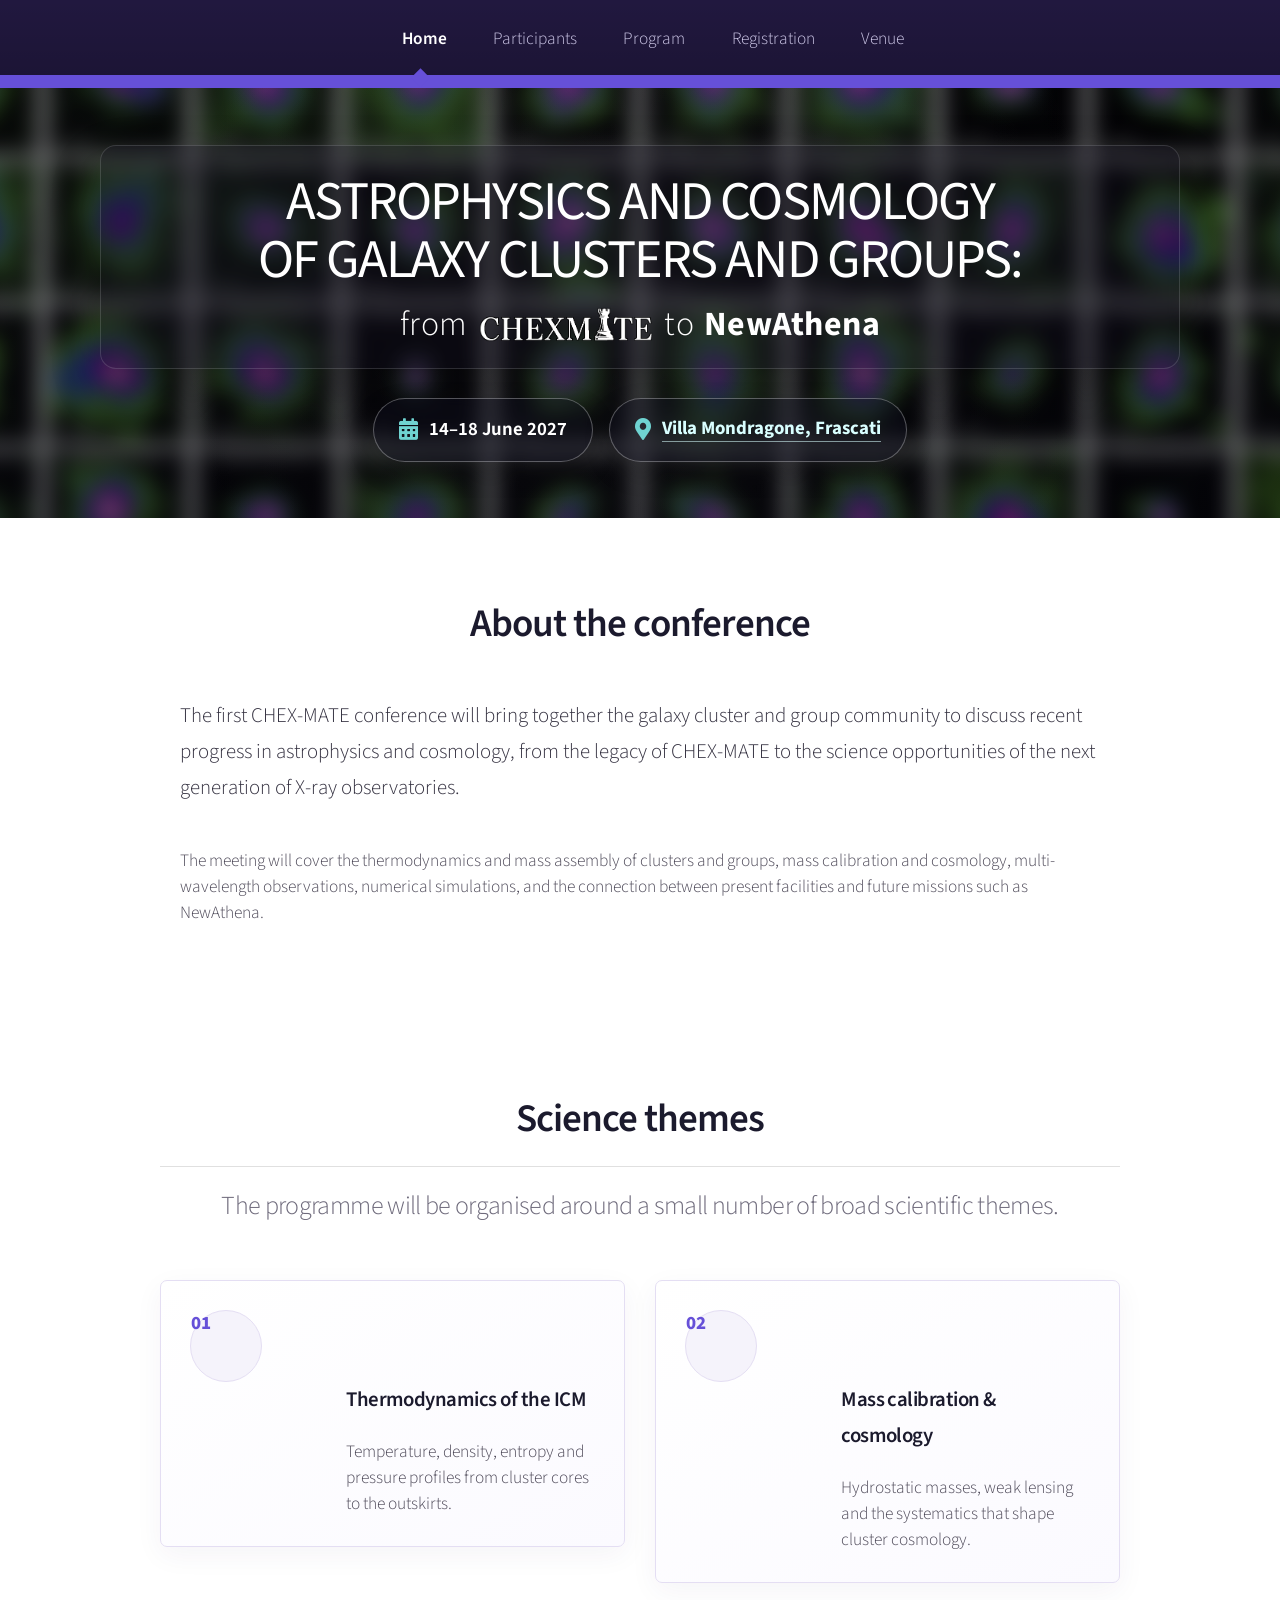
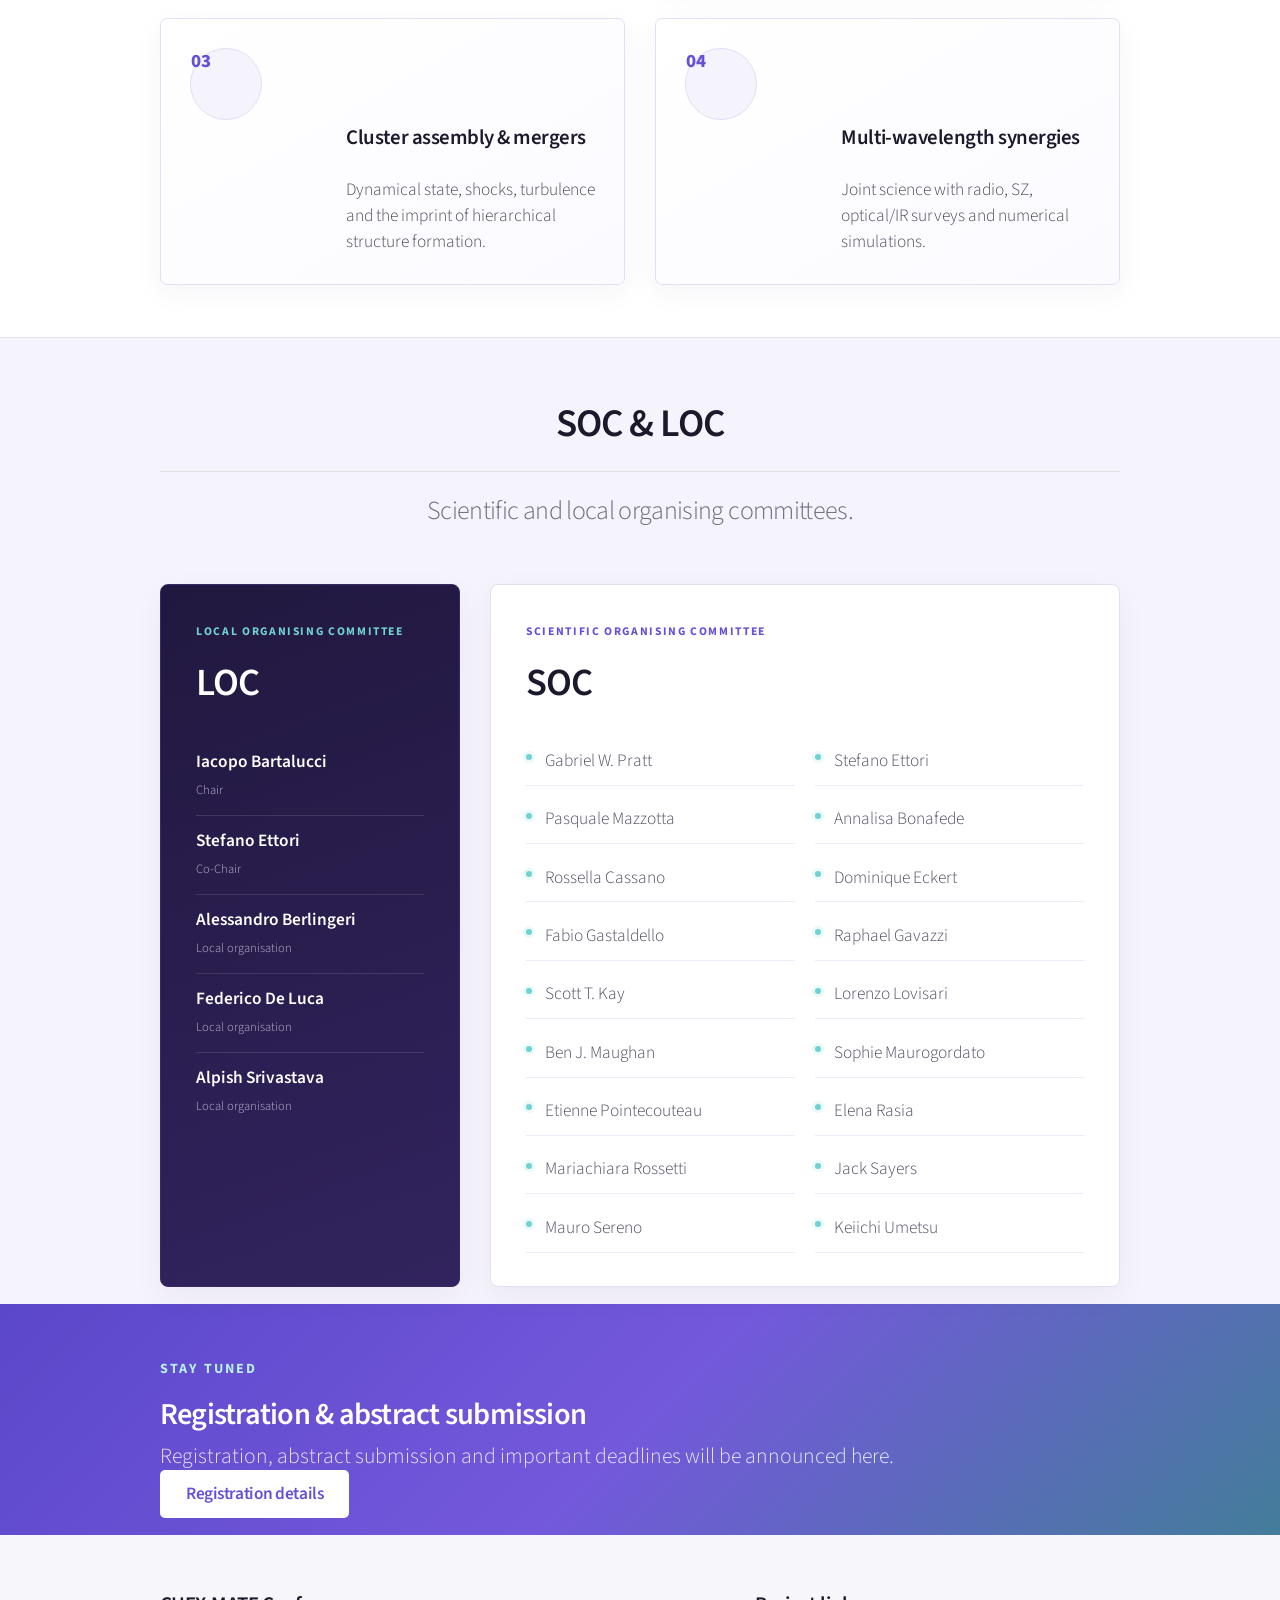
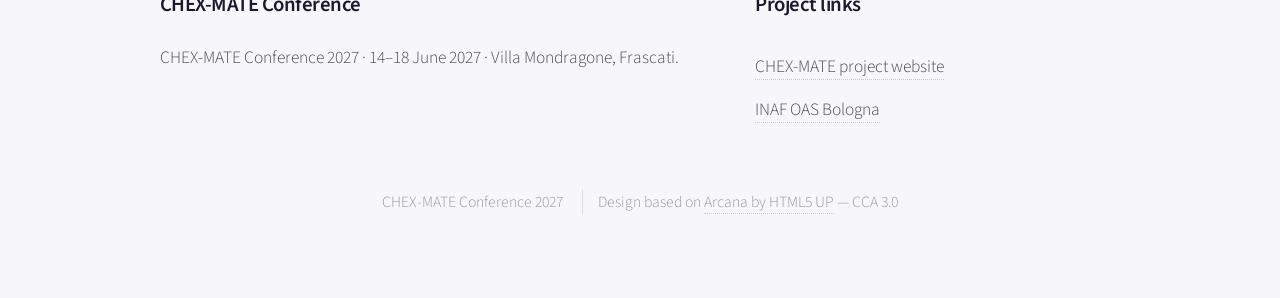
==== index.html @ 415f9daa "Add files via upload" ====
<!DOCTYPE HTML>
<!--
	CHEX-MATE Conference website based on Arcana by HTML5 UP
	html5up.net | @ajlkn
	Free for personal and commercial use under the CCA 3.0 license (html5up.net/license)
-->
<html lang="en">
	<head>
		<title>CHEX-MATE Conference 2027</title>
		<meta charset="utf-8" />
		<meta name="viewport" content="width=device-width, initial-scale=1, user-scalable=no" />
		<meta name="description" content="CHEX-MATE Conference 2027 — Astrophysics and Cosmology of Galaxy Clusters and Groups." />
		<link rel="stylesheet" href="assets/css/main.css" />
		<link rel="stylesheet" href="assets/css/chexmate.css" />
		<link rel="stylesheet" href="assets/css/inner-pages.css" />
	</head>
	<body class="is-preload">
		<div id="page-wrapper">

			<!-- Header -->
						<div id="header">
				<nav id="nav" aria-label="Main navigation">
					<ul>
						<li class="current"><a href="index.html" aria-current="page">Home</a></li>
						<li><a href="participants.html">Participants</a></li>
						<li><a href="program.html">Program</a></li>
						<li><a href="registration.html">Registration</a></li>
						<li><a href="venue.html">Venue</a></li>
					</ul>
				</nav>
			</div>
			<!-- Hero -->
			<section id="banner" class="chex-hero">
				<div class="hero-inner" id="top">
					<div class="conference-title-text">
						<h1>Astrophysics and Cosmology of Galaxy Clusters and Groups:</h1>
						<p class="conference-subtitle">from <img class="chexmate-wordmark" src="images/chexmate-logo-white-outline-v2.png" alt="CHEX-MATE" /> to <strong>NewAthena</strong></p>
					</div>
					<div class="conference-meta large-meta">
						<span><i class="icon solid fa-calendar-alt"></i> 14–18 June 2027</span>
						<span><i class="icon solid fa-map-marker-alt"></i> <a href="https://web.uniroma2.it/en/percorso/campus_life/sezione/villa_mondragone_congress___event_center" target="_blank" rel="noopener noreferrer">Villa Mondragone, Frascati</a></span>
					</div>
				</div>
			</section>
			<!-- Introduction -->
			<section class="wrapper style1 simple-section" id="about">
				<div class="container narrow-content">
					<header class="major compact-major">
						<h2>About the conference</h2>
					</header>
					<p class="intro-lead">The first CHEX-MATE conference will bring together the galaxy cluster and group community to discuss recent progress in astrophysics and cosmology, from the legacy of CHEX-MATE to the science opportunities of the next generation of X-ray observatories.</p>
					<p>The meeting will cover the thermodynamics and mass assembly of clusters and groups, mass calibration and cosmology, multi-wavelength observations, numerical simulations, and the connection between present facilities and future missions such as NewAthena.</p>
				</div>
			</section>

			<!-- Science themes -->
			<section class="wrapper style1" id="themes">
				<div class="container">
					<header class="major compact-major">
						<h2>Science themes</h2>
						<p>The programme will be organised around a small number of broad scientific themes.</p>
					</header>
					<div class="row">
						<section class="col-6 col-12-narrower">
							<div class="box post theme-card">
								<div class="theme-number">01</div>
								<div class="inner">
									<h3>Thermodynamics of the ICM</h3>
									<p>Temperature, density, entropy and pressure profiles from cluster cores to the outskirts.</p>
								</div>
							</div>
						</section>
						<section class="col-6 col-12-narrower">
							<div class="box post theme-card">
								<div class="theme-number">02</div>
								<div class="inner">
									<h3>Mass calibration &amp; cosmology</h3>
									<p>Hydrostatic masses, weak lensing and the systematics that shape cluster cosmology.</p>
								</div>
							</div>
						</section>
					</div>
					<div class="row">
						<section class="col-6 col-12-narrower">
							<div class="box post theme-card">
								<div class="theme-number">03</div>
								<div class="inner">
									<h3>Cluster assembly &amp; mergers</h3>
									<p>Dynamical state, shocks, turbulence and the imprint of hierarchical structure formation.</p>
								</div>
							</div>
						</section>
						<section class="col-6 col-12-narrower">
							<div class="box post theme-card">
								<div class="theme-number">04</div>
								<div class="inner">
									<h3>Multi-wavelength synergies</h3>
									<p>Joint science with radio, SZ, optical/IR surveys and numerical simulations.</p>
								</div>
							</div>
						</section>
					</div>
				</div>
			</section>
			<!-- Committees -->
			<section class="wrapper style2 committees" id="committees">
				<div class="container">
					<header class="major compact-major">
						<h2>SOC &amp; LOC</h2>
						<p>Scientific and local organising committees.</p>
					</header>

					<div class="row committee-row">
						<section class="col-4 col-12-narrower">
							<div class="committee-panel loc-panel">
								<p class="committee-label">Local Organising Committee</p>
								<h3>LOC</h3>
								<ul class="committee-list compact-list">
									<li><strong>Iacopo Bartalucci</strong><span>Chair</span></li>
									<li><strong>Stefano Ettori</strong><span>Co-Chair</span></li>
									<li><strong>Alessandro Berlingeri</strong><span>Local organisation</span></li>
									<li><strong>Federico De Luca</strong><span>Local organisation</span></li>
									<li><strong>Alpish Srivastava</strong><span>Local organisation</span></li>
								</ul>
							</div>
						</section>

						<section class="col-8 col-12-narrower">
							<div class="committee-panel">
								<p class="committee-label">Scientific Organising Committee</p>
								<h3>SOC</h3>
								<div class="soc-grid">
									<div>Gabriel W. Pratt</div>
									<div>Stefano Ettori</div>
									<div>Pasquale Mazzotta</div>
									<div>Annalisa Bonafede</div>
									<div>Rossella Cassano</div>
									<div>Dominique Eckert</div>
									<div>Fabio Gastaldello</div>
									<div>Raphael Gavazzi</div>
									<div>Scott T. Kay</div>
									<div>Lorenzo Lovisari</div>
									<div>Ben J. Maughan</div>
									<div>Sophie Maurogordato</div>
									<div>Etienne Pointecouteau</div>
									<div>Elena Rasia</div>
									<div>Mariachiara Rossetti</div>
									<div>Jack Sayers</div>
									<div>Mauro Sereno</div>
									<div>Keiichi Umetsu</div>
								</div>
							</div>
						</section>
					</div>
				</div>
			</section>

			<!-- CTA -->
			<section id="registration" class="wrapper style3 chex-cta">
				<div class="container">
					<header>
						<div>
							<p class="eyebrow">Stay tuned</p>
							<h2>Registration &amp; abstract submission</h2>
							<p>Registration, abstract submission and important deadlines will be announced here.</p>
						</div>
						<a href="registration.html" class="button">Registration details</a>
					</header>
				</div>
			</section>

			<!-- Footer -->
			<div id="footer" class="chex-footer">
				<div class="container">
					<div class="row">
						<section class="col-7 col-12-narrower">
							<h3>CHEX-MATE Conference</h3>
							<p>CHEX-MATE Conference 2027 · 14–18 June 2027 · Villa Mondragone, Frascati.</p>
						</section>
						<section class="col-5 col-12-narrower footer-links">
							<h3>Project links</h3>
							<ul class="links">
								<li><a href="http://xmm-heritage.oas.inaf.it">CHEX-MATE project website</a></li>
								<li><a href="https://www.oas.inaf.it/">INAF OAS Bologna</a></li>
							</ul>
						</section>
					</div>
				</div>

				<div class="copyright">
					<ul class="menu">
						<li>CHEX-MATE Conference 2027</li>
						<li>Design based on <a href="https://html5up.net/arcana">Arcana by HTML5 UP</a> — CCA 3.0</li>
					</ul>
				</div>
			</div>
		</div>

		<script src="assets/js/jquery.min.js"></script>
		<script src="assets/js/jquery.dropotron.min.js"></script>
		<script src="assets/js/browser.min.js"></script>
		<script src="assets/js/breakpoints.min.js"></script>
		<script src="assets/js/util.js"></script>
		<script src="assets/js/main.js"></script>
	</body>
</html>
---- assets/css/main.css ----
@import url("fontawesome-all.min.css");
@import url("https://fonts.googleapis.com/css?family=Source+Sans+Pro:300,300italic,600,600italic");

/*
	Arcana by HTML5 UP
	html5up.net | @ajlkn
	Free for personal and commercial use under the CCA 3.0 license (html5up.net/license)
*/

html, body, div, span, applet, object,
iframe, h1, h2, h3, h4, h5, h6, p, blockquote,
pre, a, abbr, acronym, address, big, cite,
code, del, dfn, em, img, ins, kbd, q, s, samp,
small, strike, strong, sub, sup, tt, var, b,
u, i, center, dl, dt, dd, ol, ul, li, fieldset,
form, label, legend, table, caption, tbody,
tfoot, thead, tr, th, td, article, aside,
canvas, details, embed, figure, figcaption,
footer, header, hgroup, menu, nav, output, ruby,
section, summary, time, mark, audio, video {
	margin: 0;
	padding: 0;
	border: 0;
	font-size: 100%;
	font: inherit;
	vertical-align: baseline;}

article, aside, details, figcaption, figure,
footer, header, hgroup, menu, nav, section {
	display: block;}

body {
	line-height: 1;
}

ol, ul {
	list-style: none;
}

blockquote, q {
	quotes: none;
}

	blockquote:before, blockquote:after, q:before, q:after {
		content: '';
		content: none;
	}

table {
	border-collapse: collapse;
	border-spacing: 0;
}

body {
	-webkit-text-size-adjust: none;
}

mark {
	background-color: transparent;
	color: inherit;
}

input::-moz-focus-inner {
	border: 0;
	padding: 0;
}

input, select, textarea {
	-moz-appearance: none;
	-webkit-appearance: none;
	-ms-appearance: none;
	appearance: none;
}

/* Basic */

	html {
		box-sizing: border-box;
	}

	*, *:before, *:after {
		box-sizing: inherit;
	}

	body {
		background: #f7f7f7 url("images/bg01.png");
	}

		body.is-preload *, body.is-preload *:before, body.is-preload *:after {
			-moz-animation: none !important;
			-webkit-animation: none !important;
			-ms-animation: none !important;
			animation: none !important;
			-moz-transition: none !important;
			-webkit-transition: none !important;
			-ms-transition: none !important;
			transition: none !important;
		}

	body, input, select, textarea {
		color: #474747;
		font-family: 'Source Sans Pro', sans-serif;
		font-size: 16pt;
		font-weight: 300;
		line-height: 1.65em;
	}

	a {
		-moz-transition: color 0.2s ease-in-out, border-color 0.2s ease-in-out, opacity 0.2s ease-in-out;
		-webkit-transition: color 0.2s ease-in-out, border-color 0.2s ease-in-out, opacity 0.2s ease-in-out;
		-ms-transition: color 0.2s ease-in-out, border-color 0.2s ease-in-out, opacity 0.2s ease-in-out;
		transition: color 0.2s ease-in-out, border-color 0.2s ease-in-out, opacity 0.2s ease-in-out;
		color: #37c0fb;
		text-decoration: none;
		border-bottom: dotted 1px;
	}

		a:hover {
			color: #37c0fb;
			border-bottom-color: transparent;
		}

	strong, b {
		font-weight: 600;
	}

	em, i {
		font-style: italic;
	}

	p, ul, ol, dl, table, blockquote {
		margin: 0 0 2em 0;
	}

	h1, h2, h3, h4, h5, h6 {
		color: inherit;
		font-weight: 600;
		line-height: 1.75em;
		margin-bottom: 1em;
	}

		h1 a, h2 a, h3 a, h4 a, h5 a, h6 a {
			color: inherit;
			text-decoration: none;
		}

		h1 em, h2 em, h3 em, h4 em, h5 em, h6 em {
			font-style: normal;
			font-weight: 300;
		}

	h2 {
		font-size: 1.75em;
		letter-spacing: -0.025em;
	}

	h3 {
		font-size: 1.2em;
		letter-spacing: -0.025em;
	}

	sub {
		font-size: 0.8em;
		position: relative;
		top: 0.5em;
	}

	sup {
		font-size: 0.8em;
		position: relative;
		top: -0.5em;
	}

	hr {
		border-top: solid 1px #e0e0e0;
		border: 0;
		margin-bottom: 1.5em;
	}

	blockquote {
		border-left: solid 0.5em #e0e0e0;
		font-style: italic;
		padding: 1em 0 1em 2em;
	}

/* Container */

	.container {
		margin: 0 auto;
		max-width: 100%;
		width: 1400px;
	}

		@media screen and (max-width: 1680px) {

			.container {
				width: 1200px;
			}

		}

		@media screen and (max-width: 1280px) {

			.container {
				width: 960px;
			}

		}

		@media screen and (max-width: 980px) {

			.container {
				width: 95%;
			}

		}

		@media screen and (max-width: 840px) {

			.container {
				width: 95%;
			}

		}

		@media screen and (max-width: 736px) {

			.container {
				width: 90%;
			}

		}

		@media screen and (max-width: 480px) {

			.container {
				width: 100%;
			}

		}

/* Row */

	.row {
		display: flex;
		flex-wrap: wrap;
		box-sizing: border-box;
		align-items: stretch;
	}

		.row > * {
			box-sizing: border-box;
		}

		.row.gtr-uniform > * > :last-child {
			margin-bottom: 0;
		}

		.row.aln-left {
			justify-content: flex-start;
		}

		.row.aln-center {
			justify-content: center;
		}

		.row.aln-right {
			justify-content: flex-end;
		}

		.row.aln-top {
			align-items: flex-start;
		}

		.row.aln-middle {
			align-items: center;
		}

		.row.aln-bottom {
			align-items: flex-end;
		}

		.row > .imp {
			order: -1;
		}

		.row > .col-1 {
			width: 8.33333%;
		}

		.row > .off-1 {
			margin-left: 8.33333%;
		}

		.row > .col-2 {
			width: 16.66667%;
		}

		.row > .off-2 {
			margin-left: 16.66667%;
		}

		.row > .col-3 {
			width: 25%;
		}

		.row > .off-3 {
			margin-left: 25%;
		}

		.row > .col-4 {
			width: 33.33333%;
		}

		.row > .off-4 {
			margin-left: 33.33333%;
		}

		.row > .col-5 {
			width: 41.66667%;
		}

		.row > .off-5 {
			margin-left: 41.66667%;
		}

		.row > .col-6 {
			width: 50%;
		}

		.row > .off-6 {
			margin-left: 50%;
		}

		.row > .col-7 {
			width: 58.33333%;
		}

		.row > .off-7 {
			margin-left: 58.33333%;
		}

		.row > .col-8 {
			width: 66.66667%;
		}

		.row > .off-8 {
			margin-left: 66.66667%;
		}

		.row > .col-9 {
			width: 75%;
		}

		.row > .off-9 {
			margin-left: 75%;
		}

		.row > .col-10 {
			width: 83.33333%;
		}

		.row > .off-10 {
			margin-left: 83.33333%;
		}

		.row > .col-11 {
			width: 91.66667%;
		}

		.row > .off-11 {
			margin-left: 91.66667%;
		}

		.row > .col-12 {
			width: 100%;
		}

		.row > .off-12 {
			margin-left: 100%;
		}

		.row.gtr-0 {
			margin-top: 0px;
			margin-left: 0px;
		}

			.row.gtr-0 > * {
				padding: 0px 0 0 0px;
			}

			.row.gtr-0.gtr-uniform {
				margin-top: 0px;
			}

				.row.gtr-0.gtr-uniform > * {
					padding-top: 0px;
				}

		.row.gtr-25 {
			margin-top: -12.5px;
			margin-left: -12.5px;
		}

			.row.gtr-25 > * {
				padding: 12.5px 0 0 12.5px;
			}

			.row.gtr-25.gtr-uniform {
				margin-top: -12.5px;
			}

				.row.gtr-25.gtr-uniform > * {
					padding-top: 12.5px;
				}

		.row.gtr-50 {
			margin-top: -25px;
			margin-left: -25px;
		}

			.row.gtr-50 > * {
				padding: 25px 0 0 25px;
			}

			.row.gtr-50.gtr-uniform {
				margin-top: -25px;
			}

				.row.gtr-50.gtr-uniform > * {
					padding-top: 25px;
				}

		.row {
			margin-top: -50px;
			margin-left: -50px;
		}

			.row > * {
				padding: 50px 0 0 50px;
			}

			.row.gtr-uniform {
				margin-top: -50px;
			}

				.row.gtr-uniform > * {
					padding-top: 50px;
				}

		.row.gtr-150 {
			margin-top: -75px;
			margin-left: -75px;
		}

			.row.gtr-150 > * {
				padding: 75px 0 0 75px;
			}

			.row.gtr-150.gtr-uniform {
				margin-top: -75px;
			}

				.row.gtr-150.gtr-uniform > * {
					padding-top: 75px;
				}

		.row.gtr-200 {
			margin-top: -100px;
			margin-left: -100px;
		}

			.row.gtr-200 > * {
				padding: 100px 0 0 100px;
			}

			.row.gtr-200.gtr-uniform {
				margin-top: -100px;
			}

				.row.gtr-200.gtr-uniform > * {
					padding-top: 100px;
				}

		@media screen and (max-width: 1680px) {

			.row {
				display: flex;
				flex-wrap: wrap;
				box-sizing: border-box;
				align-items: stretch;
			}

				.row > * {
					box-sizing: border-box;
				}

				.row.gtr-uniform > * > :last-child {
					margin-bottom: 0;
				}

				.row.aln-left {
					justify-content: flex-start;
				}

				.row.aln-center {
					justify-content: center;
				}

				.row.aln-right {
					justify-content: flex-end;
				}

				.row.aln-top {
					align-items: flex-start;
				}

				.row.aln-middle {
					align-items: center;
				}

				.row.aln-bottom {
					align-items: flex-end;
				}

				.row > .imp-wide {
					order: -1;
				}

				.row > .col-1-wide {
					width: 8.33333%;
				}

				.row > .off-1-wide {
					margin-left: 8.33333%;
				}

				.row > .col-2-wide {
					width: 16.66667%;
				}

				.row > .off-2-wide {
					margin-left: 16.66667%;
				}

				.row > .col-3-wide {
					width: 25%;
				}

				.row > .off-3-wide {
					margin-left: 25%;
				}

				.row > .col-4-wide {
					width: 33.33333%;
				}

				.row > .off-4-wide {
					margin-left: 33.33333%;
				}

				.row > .col-5-wide {
					width: 41.66667%;
				}

				.row > .off-5-wide {
					margin-left: 41.66667%;
				}

				.row > .col-6-wide {
					width: 50%;
				}

				.row > .off-6-wide {
					margin-left: 50%;
				}

				.row > .col-7-wide {
					width: 58.33333%;
				}

				.row > .off-7-wide {
					margin-left: 58.33333%;
				}

				.row > .col-8-wide {
					width: 66.66667%;
				}

				.row > .off-8-wide {
					margin-left: 66.66667%;
				}

				.row > .col-9-wide {
					width: 75%;
				}

				.row > .off-9-wide {
					margin-left: 75%;
				}

				.row > .col-10-wide {
					width: 83.33333%;
				}

				.row > .off-10-wide {
					margin-left: 83.33333%;
				}

				.row > .col-11-wide {
					width: 91.66667%;
				}

				.row > .off-11-wide {
					margin-left: 91.66667%;
				}

				.row > .col-12-wide {
					width: 100%;
				}

				.row > .off-12-wide {
					margin-left: 100%;
				}

				.row.gtr-0 {
					margin-top: 0px;
					margin-left: 0px;
				}

					.row.gtr-0 > * {
						padding: 0px 0 0 0px;
					}

					.row.gtr-0.gtr-uniform {
						margin-top: 0px;
					}

						.row.gtr-0.gtr-uniform > * {
							padding-top: 0px;
						}

				.row.gtr-25 {
					margin-top: -10px;
					margin-left: -10px;
				}

					.row.gtr-25 > * {
						padding: 10px 0 0 10px;
					}

					.row.gtr-25.gtr-uniform {
						margin-top: -10px;
					}

						.row.gtr-25.gtr-uniform > * {
							padding-top: 10px;
						}

				.row.gtr-50 {
					margin-top: -20px;
					margin-left: -20px;
				}

					.row.gtr-50 > * {
						padding: 20px 0 0 20px;
					}

					.row.gtr-50.gtr-uniform {
						margin-top: -20px;
					}

						.row.gtr-50.gtr-uniform > * {
							padding-top: 20px;
						}

				.row {
					margin-top: -40px;
					margin-left: -40px;
				}

					.row > * {
						padding: 40px 0 0 40px;
					}

					.row.gtr-uniform {
						margin-top: -40px;
					}

						.row.gtr-uniform > * {
							padding-top: 40px;
						}

				.row.gtr-150 {
					margin-top: -60px;
					margin-left: -60px;
				}

					.row.gtr-150 > * {
						padding: 60px 0 0 60px;
					}

					.row.gtr-150.gtr-uniform {
						margin-top: -60px;
					}

						.row.gtr-150.gtr-uniform > * {
							padding-top: 60px;
						}

				.row.gtr-200 {
					margin-top: -80px;
					margin-left: -80px;
				}

					.row.gtr-200 > * {
						padding: 80px 0 0 80px;
					}

					.row.gtr-200.gtr-uniform {
						margin-top: -80px;
					}

						.row.gtr-200.gtr-uniform > * {
							padding-top: 80px;
						}

		}

		@media screen and (max-width: 1280px) {

			.row {
				display: flex;
				flex-wrap: wrap;
				box-sizing: border-box;
				align-items: stretch;
			}

				.row > * {
					box-sizing: border-box;
				}

				.row.gtr-uniform > * > :last-child {
					margin-bottom: 0;
				}

				.row.aln-left {
					justify-content: flex-start;
				}

				.row.aln-center {
					justify-content: center;
				}

				.row.aln-right {
					justify-content: flex-end;
				}

				.row.aln-top {
					align-items: flex-start;
				}

				.row.aln-middle {
					align-items: center;
				}

				.row.aln-bottom {
					align-items: flex-end;
				}

				.row > .imp-normal {
					order: -1;
				}

				.row > .col-1-normal {
					width: 8.33333%;
				}

				.row > .off-1-normal {
					margin-left: 8.33333%;
				}

				.row > .col-2-normal {
					width: 16.66667%;
				}

				.row > .off-2-normal {
					margin-left: 16.66667%;
				}

				.row > .col-3-normal {
					width: 25%;
				}

				.row > .off-3-normal {
					margin-left: 25%;
				}

				.row > .col-4-normal {
					width: 33.33333%;
				}

				.row > .off-4-normal {
					margin-left: 33.33333%;
				}

				.row > .col-5-normal {
					width: 41.66667%;
				}

				.row > .off-5-normal {
					margin-left: 41.66667%;
				}

				.row > .col-6-normal {
					width: 50%;
				}

				.row > .off-6-normal {
					margin-left: 50%;
				}

				.row > .col-7-normal {
					width: 58.33333%;
				}

				.row > .off-7-normal {
					margin-left: 58.33333%;
				}

				.row > .col-8-normal {
					width: 66.66667%;
				}

				.row > .off-8-normal {
					margin-left: 66.66667%;
				}

				.row > .col-9-normal {
					width: 75%;
				}

				.row > .off-9-normal {
					margin-left: 75%;
				}

				.row > .col-10-normal {
					width: 83.33333%;
				}

				.row > .off-10-normal {
					margin-left: 83.33333%;
				}

				.row > .col-11-normal {
					width: 91.66667%;
				}

				.row > .off-11-normal {
					margin-left: 91.66667%;
				}

				.row > .col-12-normal {
					width: 100%;
				}

				.row > .off-12-normal {
					margin-left: 100%;
				}

				.row.gtr-0 {
					margin-top: 0px;
					margin-left: 0px;
				}

					.row.gtr-0 > * {
						padding: 0px 0 0 0px;
					}

					.row.gtr-0.gtr-uniform {
						margin-top: 0px;
					}

						.row.gtr-0.gtr-uniform > * {
							padding-top: 0px;
						}

				.row.gtr-25 {
					margin-top: -7.5px;
					margin-left: -7.5px;
				}

					.row.gtr-25 > * {
						padding: 7.5px 0 0 7.5px;
					}

					.row.gtr-25.gtr-uniform {
						margin-top: -7.5px;
					}

						.row.gtr-25.gtr-uniform > * {
							padding-top: 7.5px;
						}

				.row.gtr-50 {
					margin-top: -15px;
					margin-left: -15px;
				}

					.row.gtr-50 > * {
						padding: 15px 0 0 15px;
					}

					.row.gtr-50.gtr-uniform {
						margin-top: -15px;
					}

						.row.gtr-50.gtr-uniform > * {
							padding-top: 15px;
						}

				.row {
					margin-top: -30px;
					margin-left: -30px;
				}

					.row > * {
						padding: 30px 0 0 30px;
					}

					.row.gtr-uniform {
						margin-top: -30px;
					}

						.row.gtr-uniform > * {
							padding-top: 30px;
						}

				.row.gtr-150 {
					margin-top: -45px;
					margin-left: -45px;
				}

					.row.gtr-150 > * {
						padding: 45px 0 0 45px;
					}

					.row.gtr-150.gtr-uniform {
						margin-top: -45px;
					}

						.row.gtr-150.gtr-uniform > * {
							padding-top: 45px;
						}

				.row.gtr-200 {
					margin-top: -60px;
					margin-left: -60px;
				}

					.row.gtr-200 > * {
						padding: 60px 0 0 60px;
					}

					.row.gtr-200.gtr-uniform {
						margin-top: -60px;
					}

						.row.gtr-200.gtr-uniform > * {
							padding-top: 60px;
						}

		}

		@media screen and (max-width: 980px) {

			.row {
				display: flex;
				flex-wrap: wrap;
				box-sizing: border-box;
				align-items: stretch;
			}

				.row > * {
					box-sizing: border-box;
				}

				.row.gtr-uniform > * > :last-child {
					margin-bottom: 0;
				}

				.row.aln-left {
					justify-content: flex-start;
				}

				.row.aln-center {
					justify-content: center;
				}

				.row.aln-right {
					justify-content: flex-end;
				}

				.row.aln-top {
					align-items: flex-start;
				}

				.row.aln-middle {
					align-items: center;
				}

				.row.aln-bottom {
					align-items: flex-end;
				}

				.row > .imp-narrow {
					order: -1;
				}

				.row > .col-1-narrow {
					width: 8.33333%;
				}

				.row > .off-1-narrow {
					margin-left: 8.33333%;
				}

				.row > .col-2-narrow {
					width: 16.66667%;
				}

				.row > .off-2-narrow {
					margin-left: 16.66667%;
				}

				.row > .col-3-narrow {
					width: 25%;
				}

				.row > .off-3-narrow {
					margin-left: 25%;
				}

				.row > .col-4-narrow {
					width: 33.33333%;
				}

				.row > .off-4-narrow {
					margin-left: 33.33333%;
				}

				.row > .col-5-narrow {
					width: 41.66667%;
				}

				.row > .off-5-narrow {
					margin-left: 41.66667%;
				}

				.row > .col-6-narrow {
					width: 50%;
				}

				.row > .off-6-narrow {
					margin-left: 50%;
				}

				.row > .col-7-narrow {
					width: 58.33333%;
				}

				.row > .off-7-narrow {
					margin-left: 58.33333%;
				}

				.row > .col-8-narrow {
					width: 66.66667%;
				}

				.row > .off-8-narrow {
					margin-left: 66.66667%;
				}

				.row > .col-9-narrow {
					width: 75%;
				}

				.row > .off-9-narrow {
					margin-left: 75%;
				}

				.row > .col-10-narrow {
					width: 83.33333%;
				}

				.row > .off-10-narrow {
					margin-left: 83.33333%;
				}

				.row > .col-11-narrow {
					width: 91.66667%;
				}

				.row > .off-11-narrow {
					margin-left: 91.66667%;
				}

				.row > .col-12-narrow {
					width: 100%;
				}

				.row > .off-12-narrow {
					margin-left: 100%;
				}

				.row.gtr-0 {
					margin-top: 0px;
					margin-left: 0px;
				}

					.row.gtr-0 > * {
						padding: 0px 0 0 0px;
					}

					.row.gtr-0.gtr-uniform {
						margin-top: 0px;
					}

						.row.gtr-0.gtr-uniform > * {
							padding-top: 0px;
						}

				.row.gtr-25 {
					margin-top: -7.5px;
					margin-left: -7.5px;
				}

					.row.gtr-25 > * {
						padding: 7.5px 0 0 7.5px;
					}

					.row.gtr-25.gtr-uniform {
						margin-top: -7.5px;
					}

						.row.gtr-25.gtr-uniform > * {
							padding-top: 7.5px;
						}

				.row.gtr-50 {
					margin-top: -15px;
					margin-left: -15px;
				}

					.row.gtr-50 > * {
						padding: 15px 0 0 15px;
					}

					.row.gtr-50.gtr-uniform {
						margin-top: -15px;
					}

						.row.gtr-50.gtr-uniform > * {
							padding-top: 15px;
						}

				.row {
					margin-top: -30px;
					margin-left: -30px;
				}

					.row > * {
						padding: 30px 0 0 30px;
					}

					.row.gtr-uniform {
						margin-top: -30px;
					}

						.row.gtr-uniform > * {
							padding-top: 30px;
						}

				.row.gtr-150 {
					margin-top: -45px;
					margin-left: -45px;
				}

					.row.gtr-150 > * {
						padding: 45px 0 0 45px;
					}

					.row.gtr-150.gtr-uniform {
						margin-top: -45px;
					}

						.row.gtr-150.gtr-uniform > * {
							padding-top: 45px;
						}

				.row.gtr-200 {
					margin-top: -60px;
					margin-left: -60px;
				}

					.row.gtr-200 > * {
						padding: 60px 0 0 60px;
					}

					.row.gtr-200.gtr-uniform {
						margin-top: -60px;
					}

						.row.gtr-200.gtr-uniform > * {
							padding-top: 60px;
						}

		}

		@media screen and (max-width: 840px) {

			.row {
				display: flex;
				flex-wrap: wrap;
				box-sizing: border-box;
				align-items: stretch;
			}

				.row > * {
					box-sizing: border-box;
				}

				.row.gtr-uniform > * > :last-child {
					margin-bottom: 0;
				}

				.row.aln-left {
					justify-content: flex-start;
				}

				.row.aln-center {
					justify-content: center;
				}

				.row.aln-right {
					justify-content: flex-end;
				}

				.row.aln-top {
					align-items: flex-start;
				}

				.row.aln-middle {
					align-items: center;
				}

				.row.aln-bottom {
					align-items: flex-end;
				}

				.row > .imp-narrower {
					order: -1;
				}

				.row > .col-1-narrower {
					width: 8.33333%;
				}

				.row > .off-1-narrower {
					margin-left: 8.33333%;
				}

				.row > .col-2-narrower {
					width: 16.66667%;
				}

				.row > .off-2-narrower {
					margin-left: 16.66667%;
				}

				.row > .col-3-narrower {
					width: 25%;
				}

				.row > .off-3-narrower {
					margin-left: 25%;
				}

				.row > .col-4-narrower {
					width: 33.33333%;
				}

				.row > .off-4-narrower {
					margin-left: 33.33333%;
				}

				.row > .col-5-narrower {
					width: 41.66667%;
				}

				.row > .off-5-narrower {
					margin-left: 41.66667%;
				}

				.row > .col-6-narrower {
					width: 50%;
				}

				.row > .off-6-narrower {
					margin-left: 50%;
				}

				.row > .col-7-narrower {
					width: 58.33333%;
				}

				.row > .off-7-narrower {
					margin-left: 58.33333%;
				}

				.row > .col-8-narrower {
					width: 66.66667%;
				}

				.row > .off-8-narrower {
					margin-left: 66.66667%;
				}

				.row > .col-9-narrower {
					width: 75%;
				}

				.row > .off-9-narrower {
					margin-left: 75%;
				}

				.row > .col-10-narrower {
					width: 83.33333%;
				}

				.row > .off-10-narrower {
					margin-left: 83.33333%;
				}

				.row > .col-11-narrower {
					width: 91.66667%;
				}

				.row > .off-11-narrower {
					margin-left: 91.66667%;
				}

				.row > .col-12-narrower {
					width: 100%;
				}

				.row > .off-12-narrower {
					margin-left: 100%;
				}

				.row.gtr-0 {
					margin-top: 0px;
					margin-left: 0px;
				}

					.row.gtr-0 > * {
						padding: 0px 0 0 0px;
					}

					.row.gtr-0.gtr-uniform {
						margin-top: 0px;
					}

						.row.gtr-0.gtr-uniform > * {
							padding-top: 0px;
						}

				.row.gtr-25 {
					margin-top: -7.5px;
					margin-left: -7.5px;
				}

					.row.gtr-25 > * {
						padding: 7.5px 0 0 7.5px;
					}

					.row.gtr-25.gtr-uniform {
						margin-top: -7.5px;
					}

						.row.gtr-25.gtr-uniform > * {
							padding-top: 7.5px;
						}

				.row.gtr-50 {
					margin-top: -15px;
					margin-left: -15px;
				}

					.row.gtr-50 > * {
						padding: 15px 0 0 15px;
					}

					.row.gtr-50.gtr-uniform {
						margin-top: -15px;
					}

						.row.gtr-50.gtr-uniform > * {
							padding-top: 15px;
						}

				.row {
					margin-top: -30px;
					margin-left: -30px;
				}

					.row > * {
						padding: 30px 0 0 30px;
					}

					.row.gtr-uniform {
						margin-top: -30px;
					}

						.row.gtr-uniform > * {
							padding-top: 30px;
						}

				.row.gtr-150 {
					margin-top: -45px;
					margin-left: -45px;
				}

					.row.gtr-150 > * {
						padding: 45px 0 0 45px;
					}

					.row.gtr-150.gtr-uniform {
						margin-top: -45px;
					}

						.row.gtr-150.gtr-uniform > * {
							padding-top: 45px;
						}

				.row.gtr-200 {
					margin-top: -60px;
					margin-left: -60px;
				}

					.row.gtr-200 > * {
						padding: 60px 0 0 60px;
					}

					.row.gtr-200.gtr-uniform {
						margin-top: -60px;
					}

						.row.gtr-200.gtr-uniform > * {
							padding-top: 60px;
						}

		}

		@media screen and (max-width: 736px) {

			.row {
				display: flex;
				flex-wrap: wrap;
				box-sizing: border-box;
				align-items: stretch;
			}

				.row > * {
					box-sizing: border-box;
				}

				.row.gtr-uniform > * > :last-child {
					margin-bottom: 0;
				}

				.row.aln-left {
					justify-content: flex-start;
				}

				.row.aln-center {
					justify-content: center;
				}

				.row.aln-right {
					justify-content: flex-end;
				}

				.row.aln-top {
					align-items: flex-start;
				}

				.row.aln-middle {
					align-items: center;
				}

				.row.aln-bottom {
					align-items: flex-end;
				}

				.row > .imp-mobile {
					order: -1;
				}

				.row > .col-1-mobile {
					width: 8.33333%;
				}

				.row > .off-1-mobile {
					margin-left: 8.33333%;
				}

				.row > .col-2-mobile {
					width: 16.66667%;
				}

				.row > .off-2-mobile {
					margin-left: 16.66667%;
				}

				.row > .col-3-mobile {
					width: 25%;
				}

				.row > .off-3-mobile {
					margin-left: 25%;
				}

				.row > .col-4-mobile {
					width: 33.33333%;
				}

				.row > .off-4-mobile {
					margin-left: 33.33333%;
				}

				.row > .col-5-mobile {
					width: 41.66667%;
				}

				.row > .off-5-mobile {
					margin-left: 41.66667%;
				}

				.row > .col-6-mobile {
					width: 50%;
				}

				.row > .off-6-mobile {
					margin-left: 50%;
				}

				.row > .col-7-mobile {
					width: 58.33333%;
				}

				.row > .off-7-mobile {
					margin-left: 58.33333%;
				}

				.row > .col-8-mobile {
					width: 66.66667%;
				}

				.row > .off-8-mobile {
					margin-left: 66.66667%;
				}

				.row > .col-9-mobile {
					width: 75%;
				}

				.row > .off-9-mobile {
					margin-left: 75%;
				}

				.row > .col-10-mobile {
					width: 83.33333%;
				}

				.row > .off-10-mobile {
					margin-left: 83.33333%;
				}

				.row > .col-11-mobile {
					width: 91.66667%;
				}

				.row > .off-11-mobile {
					margin-left: 91.66667%;
				}

				.row > .col-12-mobile {
					width: 100%;
				}

				.row > .off-12-mobile {
					margin-left: 100%;
				}

				.row.gtr-0 {
					margin-top: 0px;
					margin-left: 0px;
				}

					.row.gtr-0 > * {
						padding: 0px 0 0 0px;
					}

					.row.gtr-0.gtr-uniform {
						margin-top: 0px;
					}

						.row.gtr-0.gtr-uniform > * {
							padding-top: 0px;
						}

				.row.gtr-25 {
					margin-top: -5px;
					margin-left: -5px;
				}

					.row.gtr-25 > * {
						padding: 5px 0 0 5px;
					}

					.row.gtr-25.gtr-uniform {
						margin-top: -5px;
					}

						.row.gtr-25.gtr-uniform > * {
							padding-top: 5px;
						}

				.row.gtr-50 {
					margin-top: -10px;
					margin-left: -10px;
				}

					.row.gtr-50 > * {
						padding: 10px 0 0 10px;
					}

					.row.gtr-50.gtr-uniform {
						margin-top: -10px;
					}

						.row.gtr-50.gtr-uniform > * {
							padding-top: 10px;
						}

				.row {
					margin-top: -20px;
					margin-left: -20px;
				}

					.row > * {
						padding: 20px 0 0 20px;
					}

					.row.gtr-uniform {
						margin-top: -20px;
					}

						.row.gtr-uniform > * {
							padding-top: 20px;
						}

				.row.gtr-150 {
					margin-top: -30px;
					margin-left: -30px;
				}

					.row.gtr-150 > * {
						padding: 30px 0 0 30px;
					}

					.row.gtr-150.gtr-uniform {
						margin-top: -30px;
					}

						.row.gtr-150.gtr-uniform > * {
							padding-top: 30px;
						}

				.row.gtr-200 {
					margin-top: -40px;
					margin-left: -40px;
				}

					.row.gtr-200 > * {
						padding: 40px 0 0 40px;
					}

					.row.gtr-200.gtr-uniform {
						margin-top: -40px;
					}

						.row.gtr-200.gtr-uniform > * {
							padding-top: 40px;
						}

		}

		@media screen and (max-width: 480px) {

			.row {
				display: flex;
				flex-wrap: wrap;
				box-sizing: border-box;
				align-items: stretch;
			}

				.row > * {
					box-sizing: border-box;
				}

				.row.gtr-uniform > * > :last-child {
					margin-bottom: 0;
				}

				.row.aln-left {
					justify-content: flex-start;
				}

				.row.aln-center {
					justify-content: center;
				}

				.row.aln-right {
					justify-content: flex-end;
				}

				.row.aln-top {
					align-items: flex-start;
				}

				.row.aln-middle {
					align-items: center;
				}

				.row.aln-bottom {
					align-items: flex-end;
				}

				.row > .imp-mobilep {
					order: -1;
				}

				.row > .col-1-mobilep {
					width: 8.33333%;
				}

				.row > .off-1-mobilep {
					margin-left: 8.33333%;
				}

				.row > .col-2-mobilep {
					width: 16.66667%;
				}

				.row > .off-2-mobilep {
					margin-left: 16.66667%;
				}

				.row > .col-3-mobilep {
					width: 25%;
				}

				.row > .off-3-mobilep {
					margin-left: 25%;
				}

				.row > .col-4-mobilep {
					width: 33.33333%;
				}

				.row > .off-4-mobilep {
					margin-left: 33.33333%;
				}

				.row > .col-5-mobilep {
					width: 41.66667%;
				}

				.row > .off-5-mobilep {
					margin-left: 41.66667%;
				}

				.row > .col-6-mobilep {
					width: 50%;
				}

				.row > .off-6-mobilep {
					margin-left: 50%;
				}

				.row > .col-7-mobilep {
					width: 58.33333%;
				}

				.row > .off-7-mobilep {
					margin-left: 58.33333%;
				}

				.row > .col-8-mobilep {
					width: 66.66667%;
				}

				.row > .off-8-mobilep {
					margin-left: 66.66667%;
				}

				.row > .col-9-mobilep {
					width: 75%;
				}

				.row > .off-9-mobilep {
					margin-left: 75%;
				}

				.row > .col-10-mobilep {
					width: 83.33333%;
				}

				.row > .off-10-mobilep {
					margin-left: 83.33333%;
				}

				.row > .col-11-mobilep {
					width: 91.66667%;
				}

				.row > .off-11-mobilep {
					margin-left: 91.66667%;
				}

				.row > .col-12-mobilep {
					width: 100%;
				}

				.row > .off-12-mobilep {
					margin-left: 100%;
				}

				.row.gtr-0 {
					margin-top: 0px;
					margin-left: 0px;
				}

					.row.gtr-0 > * {
						padding: 0px 0 0 0px;
					}

					.row.gtr-0.gtr-uniform {
						margin-top: 0px;
					}

						.row.gtr-0.gtr-uniform > * {
							padding-top: 0px;
						}

				.row.gtr-25 {
					margin-top: -5px;
					margin-left: -5px;
				}

					.row.gtr-25 > * {
						padding: 5px 0 0 5px;
					}

					.row.gtr-25.gtr-uniform {
						margin-top: -5px;
					}

						.row.gtr-25.gtr-uniform > * {
							padding-top: 5px;
						}

				.row.gtr-50 {
					margin-top: -10px;
					margin-left: -10px;
				}

					.row.gtr-50 > * {
						padding: 10px 0 0 10px;
					}

					.row.gtr-50.gtr-uniform {
						margin-top: -10px;
					}

						.row.gtr-50.gtr-uniform > * {
							padding-top: 10px;
						}

				.row {
					margin-top: -20px;
					margin-left: -20px;
				}

					.row > * {
						padding: 20px 0 0 20px;
					}

					.row.gtr-uniform {
						margin-top: -20px;
					}

						.row.gtr-uniform > * {
							padding-top: 20px;
						}

				.row.gtr-150 {
					margin-top: -30px;
					margin-left: -30px;
				}

					.row.gtr-150 > * {
						padding: 30px 0 0 30px;
					}

					.row.gtr-150.gtr-uniform {
						margin-top: -30px;
					}

						.row.gtr-150.gtr-uniform > * {
							padding-top: 30px;
						}

				.row.gtr-200 {
					margin-top: -40px;
					margin-left: -40px;
				}

					.row.gtr-200 > * {
						padding: 40px 0 0 40px;
					}

					.row.gtr-200.gtr-uniform {
						margin-top: -40px;
					}

						.row.gtr-200.gtr-uniform > * {
							padding-top: 40px;
						}

		}

/* Section/Article */

	section.special, article.special {
		text-align: center;
	}

	header p {
		color: #999;
		font-size: 1.25em;
		position: relative;
		margin-top: -1.25em;
		margin-bottom: 2.25em;
	}

	header.major {
		text-align: center;
		margin: 0 0 2em 0;
	}

		header.major h2 {
			font-size: 2.25em;
		}

		header.major p {
			position: relative;
			border-top: solid 1px #e0e0e0;
			padding: 1em 0 0 0;
			margin: 0;
			top: -1em;
			font-size: 1.5em;
			letter-spacing: -0.025em;
		}

	footer {
		margin: 0 0 3em 0;
	}

		footer > :last-child {
			margin-bottom: 0;
		}

		footer.major {
			padding-top: 3em;
		}

/* Form */

	input[type="text"],
	input[type="password"],
	input[type="email"],
	textarea {
		-moz-appearance: none;
		-webkit-appearance: none;
		-ms-appearance: none;
		appearance: none;
		-moz-transition: border-color 0.2s ease-in-out;
		-webkit-transition: border-color 0.2s ease-in-out;
		-ms-transition: border-color 0.2s ease-in-out;
		transition: border-color 0.2s ease-in-out;
		background: #fff;
		border: solid 1px #e0e0e0;
		border-radius: 5px;
		color: inherit;
		display: block;
		outline: 0;
		padding: 0.75em;
		text-decoration: none;
		width: 100%;
	}

		input[type="text"]:focus,
		input[type="password"]:focus,
		input[type="email"]:focus,
		textarea:focus {
			border-color: #37c0fb;
		}

	input[type="text"],
	input[type="password"],
	input[type="email"] {
		line-height: 1em;
	}

	label {
		display: block;
		color: inherit;
		font-weight: 600;
		line-height: 1.75em;
		margin-bottom: 0.5em;
	}

	::-webkit-input-placeholder {
		color: #999;
		position: relative;
		top: 3px;
	}

	:-moz-placeholder {
		color: #999;
	}

	::-moz-placeholder {
		color: #999;
	}

	:-ms-input-placeholder {
		color: #999;
	}

/* Image */

	.image {
		border: 0;
		display: inline-block;
		position: relative;
		border-radius: 5px;
	}

		.image img {
			display: block;
			border-radius: 5px;
		}

		.image.left {
			display: block;
			float: left;
			margin: 0 2em 2em 0;
			position: relative;
			top: 0.25em;
		}

			.image.left img {
				display: block;
				width: 100%;
			}

		.image.fit {
			display: block;
		}

			.image.fit img {
				display: block;
				width: 100%;
			}

		.image.featured {
			display: block;
			margin: 0 0 2em 0;
		}

			.image.featured img {
				display: block;
				width: 100%;
			}

/* Icon */

	.icon {
		text-decoration: none;
		position: relative;
		text-decoration: none;
	}

		.icon:before {
			-moz-osx-font-smoothing: grayscale;
			-webkit-font-smoothing: antialiased;
			display: inline-block;
			font-style: normal;
			font-variant: normal;
			text-rendering: auto;
			line-height: 1;
			text-transform: none !important;
			font-family: 'Font Awesome 5 Free';
			font-weight: 400;
		}

		.icon > .label {
			display: none;
		}

		.icon:before {
			line-height: inherit;
		}

		.icon.solid:before {
			font-weight: 900;
		}

		.icon.brands:before {
			font-family: 'Font Awesome 5 Brands';
		}

		.icon.major {
			text-align: center;
			cursor: default;
			background-color: #37c0fb;
			background-image: -moz-linear-gradient(top, rgba(0,0,0,0), rgba(0,0,0,0.15)), url("images/bg01.png");
			background-image: -webkit-linear-gradient(top, rgba(0,0,0,0), rgba(0,0,0,0.15)), url("images/bg01.png");
			background-image: -ms-linear-gradient(top, rgba(0,0,0,0), rgba(0,0,0,0.15)), url("images/bg01.png");
			background-image: linear-gradient(top, rgba(0,0,0,0), rgba(0,0,0,0.15)), url("images/bg01.png");
			color: #fff;
			border-radius: 100%;
			display: inline-block;
			width: 5em;
			height: 5em;
			line-height: 5em;
			box-shadow: 0 0 0 7px white, 0 0 0 8px #e0e0e0;
			margin: 0 0 2em 0;
		}

			.icon.major:before {
				font-size: 36px;
			}

/* Lists */

	ol {
		list-style: decimal;
		padding-left: 1.25em;
	}

		ol li {
			padding-left: 0.25em;
		}

	ul {
		list-style: disc;
		padding-left: 1em;
	}

		ul li {
			padding-left: 0.5em;
		}

/* Links */

	ul.links {
		list-style: none;
		padding-left: 0;
	}

		ul.links li {
			line-height: 2.5em;
			padding-left: 0;
		}

/* Icons */

	ul.icons {
		cursor: default;
		list-style: none;
		padding-left: 0;
	}

		ul.icons li {
			display: inline-block;
			line-height: 1em;
			padding-left: 1.5em;
		}

			ul.icons li:first-child {
				padding-left: 0;
			}

			ul.icons li a, ul.icons li span {
				font-size: 2em;
				border: 0;
			}

/* Menu */

	ul.menu {
		list-style: none;
		padding-left: 0;
	}

		ul.menu li {
			border-left: solid 1px #e0e0e0;
			display: inline-block;
			padding: 0 0 0 1em;
			margin: 0 0 0 1em;
		}

			ul.menu li:first-child {
				border-left: 0;
				margin-left: 0;
				padding-left: 0;
			}

/* Actions */

	ul.actions {
		display: -moz-flex;
		display: -webkit-flex;
		display: -ms-flex;
		display: flex;
		cursor: default;
		list-style: none;
		margin-left: -1em;
		padding-left: 0;
	}

		ul.actions li {
			padding: 0 0 0 1em;
			vertical-align: middle;
		}

		ul.actions.special {
			-moz-justify-content: center;
			-webkit-justify-content: center;
			-ms-justify-content: center;
			justify-content: center;
			width: 100%;
			margin-left: 0;
		}

			ul.actions.special li:first-child {
				padding-left: 0;
			}

		ul.actions.stacked {
			-moz-flex-direction: column;
			-webkit-flex-direction: column;
			-ms-flex-direction: column;
			flex-direction: column;
			margin-left: 0;
		}

			ul.actions.stacked li {
				padding: 1.25em 0 0 0;
			}

				ul.actions.stacked li:first-child {
					padding-top: 0;
				}

		ul.actions.fit {
			width: calc(100% + 1em);
		}

			ul.actions.fit li {
				-moz-flex-grow: 1;
				-webkit-flex-grow: 1;
				-ms-flex-grow: 1;
				flex-grow: 1;
				-moz-flex-shrink: 1;
				-webkit-flex-shrink: 1;
				-ms-flex-shrink: 1;
				flex-shrink: 1;
				width: 100%;
			}

				ul.actions.fit li > * {
					width: 100%;
				}

			ul.actions.fit.stacked {
				width: 100%;
			}

		@media screen and (max-width: 736px) {

			ul.actions:not(.fixed) {
				-moz-flex-direction: column;
				-webkit-flex-direction: column;
				-ms-flex-direction: column;
				flex-direction: column;
				margin-left: 0;
				width: 100% !important;
			}

				ul.actions:not(.fixed) li {
					-moz-flex-grow: 1;
					-webkit-flex-grow: 1;
					-ms-flex-grow: 1;
					flex-grow: 1;
					-moz-flex-shrink: 1;
					-webkit-flex-shrink: 1;
					-ms-flex-shrink: 1;
					flex-shrink: 1;
					padding: 1em 0 0 0;
					text-align: center;
					width: 100%;
				}

					ul.actions:not(.fixed) li > * {
						width: 100%;
					}

					ul.actions:not(.fixed) li:first-child {
						padding-top: 0;
					}

					ul.actions:not(.fixed) li input[type="submit"],
					ul.actions:not(.fixed) li input[type="reset"],
					ul.actions:not(.fixed) li input[type="button"],
					ul.actions:not(.fixed) li button,
					ul.actions:not(.fixed) li .button {
						width: 100%;
					}

						ul.actions:not(.fixed) li input[type="submit"].icon:before,
						ul.actions:not(.fixed) li input[type="reset"].icon:before,
						ul.actions:not(.fixed) li input[type="button"].icon:before,
						ul.actions:not(.fixed) li button.icon:before,
						ul.actions:not(.fixed) li .button.icon:before {
							margin-left: -0.5em;
						}

		}

/* Tables */

	table {
		width: 100%;
	}

		table.default {
			width: 100%;
		}

			table.default tbody tr {
				border-bottom: solid 1px #e0e0e0;
			}

			table.default td {
				padding: 0.5em 1em 0.5em 1em;
			}

			table.default th {
				font-weight: 600;
				padding: 0.5em 1em 0.5em 1em;
				text-align: left;
			}

			table.default thead {
				background-color: #555555;
				background-image: -moz-linear-gradient(top, rgba(0,0,0,0), rgba(0,0,0,0.15)), url("images/bg01.png");
				background-image: -webkit-linear-gradient(top, rgba(0,0,0,0), rgba(0,0,0,0.15)), url("images/bg01.png");
				background-image: -ms-linear-gradient(top, rgba(0,0,0,0), rgba(0,0,0,0.15)), url("images/bg01.png");
				background-image: linear-gradient(top, rgba(0,0,0,0), rgba(0,0,0,0.15)), url("images/bg01.png");
				color: #fff;
			}

/* Button */

	input[type="submit"],
	input[type="reset"],
	input[type="button"],
	button,
	.button {
		-moz-appearance: none;
		-webkit-appearance: none;
		-ms-appearance: none;
		appearance: none;
		-moz-transition: background-color 0.2s ease-in-out, color 0.2s ease-in-out, box-shadow 0.2s ease-in-out;
		-webkit-transition: background-color 0.2s ease-in-out, color 0.2s ease-in-out, box-shadow 0.2s ease-in-out;
		-ms-transition: background-color 0.2s ease-in-out, color 0.2s ease-in-out, box-shadow 0.2s ease-in-out;
		transition: background-color 0.2s ease-in-out, color 0.2s ease-in-out, box-shadow 0.2s ease-in-out;
		background-image: -moz-linear-gradient(top, rgba(0,0,0,0), rgba(0,0,0,0.15)), url("images/bg01.png");
		background-image: -webkit-linear-gradient(top, rgba(0,0,0,0), rgba(0,0,0,0.15)), url("images/bg01.png");
		background-image: -ms-linear-gradient(top, rgba(0,0,0,0), rgba(0,0,0,0.15)), url("images/bg01.png");
		background-image: linear-gradient(top, rgba(0,0,0,0), rgba(0,0,0,0.15)), url("images/bg01.png");
		background-color: #37c0fb;
		border-radius: 5px;
		border: 0;
		color: #fff;
		cursor: pointer;
		display: inline-block;
		padding: 0 1.5em;
		line-height: 2.75em;
		min-width: 9em;
		text-align: center;
		text-decoration: none;
		font-weight: 600;
		letter-spacing: -0.025em;
	}

		input[type="submit"]:hover,
		input[type="reset"]:hover,
		input[type="button"]:hover,
		button:hover,
		.button:hover {
			background-color: #50c8fc;
			color: #fff !important;
		}

		input[type="submit"]:active,
		input[type="reset"]:active,
		input[type="button"]:active,
		button:active,
		.button:active {
			background-color: #1eb8fb;
			color: #fff;
		}

		input[type="submit"].alt,
		input[type="reset"].alt,
		input[type="button"].alt,
		button.alt,
		.button.alt {
			background-color: #555555;
			color: #fff;
		}

			input[type="submit"].alt:hover,
			input[type="reset"].alt:hover,
			input[type="button"].alt:hover,
			button.alt:hover,
			.button.alt:hover {
				background-color: #626262;
			}

			input[type="submit"].alt:active,
			input[type="reset"].alt:active,
			input[type="button"].alt:active,
			button.alt:active,
			.button.alt:active {
				background-color: #484848;
			}

		input[type="submit"].icon:before,
		input[type="reset"].icon:before,
		input[type="button"].icon:before,
		button.icon:before,
		.button.icon:before {
			margin-right: 0.5em;
		}

		input[type="submit"].fit,
		input[type="reset"].fit,
		input[type="button"].fit,
		button.fit,
		.button.fit {
			width: 100%;
		}

		input[type="submit"].small,
		input[type="reset"].small,
		input[type="button"].small,
		button.small,
		.button.small {
			font-size: 0.8em;
		}

/* Box */

	.box.highlight {
		text-align: center;
	}

	.box.post {
		position: relative;
		margin: 0 0 2em 0;
	}

		.box.post:after {
			content: '';
			display: block;
			clear: both;
		}

		.box.post .inner {
			margin-left: calc(30% + 2em);
		}

			.box.post .inner > :last-child {
				margin-bottom: 0;
			}

		.box.post .image {
			width: 30%;
			margin: 0;
		}

/* Header */

	#header {
		text-align: center;
		padding: 3em 0 0 0;
		background-color: #fff;
		background-image: url("images/bg02.png"), url("images/bg02.png"), url("images/bg01.png");
		background-position: top left,					top left,					top left;
		background-size: 100% 6em,					100% 6em,					auto;
		background-repeat: no-repeat,					no-repeat,					repeat;
	}

		#header h1 {
			padding: 0 0 2.75em 0;
			margin: 0;
		}

			#header h1 a {
				font-size: 1.5em;
				letter-spacing: -0.025em;
				border: 0;
			}

	#nav {
		cursor: default;
		background-color: #333;
		background-image: -moz-linear-gradient(top, rgba(0,0,0,0), rgba(0,0,0,0.3)), url("images/bg01.png");
		background-image: -webkit-linear-gradient(top, rgba(0,0,0,0), rgba(0,0,0,0.3)), url("images/bg01.png");
		background-image: -ms-linear-gradient(top, rgba(0,0,0,0), rgba(0,0,0,0.3)), url("images/bg01.png");
		background-image: linear-gradient(top, rgba(0,0,0,0), rgba(0,0,0,0.3)), url("images/bg01.png");
		padding: 0;
	}

		#nav:after {
			content: '';
			display: block;
			width: 100%;
			height: 0.75em;
			background-color: #37c0fb;
			background-image: url("images/bg01.png");
		}

		#nav > ul {
			margin: 0;
		}

			#nav > ul > li {
				position: relative;
				display: inline-block;
				margin-left: 1em;
			}

				#nav > ul > li a {
					color: #c0c0c0;
					text-decoration: none;
					border: 0;
					display: block;
					padding: 1.5em 0.5em 1.35em 0.5em;
				}

				#nav > ul > li:first-child {
					margin-left: 0;
				}

				#nav > ul > li:hover a {
					color: #fff;
				}

				#nav > ul > li.current {
					font-weight: 600;
				}

					#nav > ul > li.current:before {
						-moz-transform: rotateZ(45deg);
						-webkit-transform: rotateZ(45deg);
						-ms-transform: rotateZ(45deg);
						transform: rotateZ(45deg);
						width: 0.75em;
						height: 0.75em;
						content: '';
						display: block;
						position: absolute;
						bottom: -0.5em;
						left: 50%;
						margin-left: -0.375em;
						background-color: #37c0fb;
						background-image: url("images/bg01.png");
					}

					#nav > ul > li.current a {
						color: #fff;
					}

				#nav > ul > li.active a {
					color: #fff;
				}

				#nav > ul > li.active.current:before {
					opacity: 0;
				}

				#nav > ul > li > ul {
					display: none;
				}

/* Dropotron */

	.dropotron {
		background-image: -moz-linear-gradient(top, rgba(0,0,0,0.3), rgba(0,0,0,0)), url("images/bg01.png");
		background-image: -webkit-linear-gradient(top, rgba(0,0,0,0.3), rgba(0,0,0,0)), url("images/bg01.png");
		background-image: -ms-linear-gradient(top, rgba(0,0,0,0.3), rgba(0,0,0,0)), url("images/bg01.png");
		background-image: linear-gradient(top, rgba(0,0,0,0.3), rgba(0,0,0,0)), url("images/bg01.png");
		background-color: #333;
		border-radius: 5px;
		color: #fff;
		min-width: 10em;
		padding: 1em 0;
		text-align: center;
		box-shadow: 0 1em 1em 0 rgba(0, 0, 0, 0.5);
		list-style: none;
	}

		.dropotron > li {
			line-height: 2em;
			padding: 0 1.1em 0 1em;
		}

			.dropotron > li > a {
				color: #c0c0c0;
				text-decoration: none;
				border: 0;
			}

			.dropotron > li.active > a, .dropotron > li:hover > a {
				color: #fff;
			}

		.dropotron.level-0 {
			border-radius: 0 0 5px 5px;
			font-size: 0.9em;
			padding-top: 0;
			margin-top: -1px;
		}

/* Banner */

	#banner {
		background-image: url("../../images/banner.jpg");
		background-position: center center;
		background-size: cover;
		height: 28em;
		text-align: center;
		position: relative;
	}

		#banner header {
			position: absolute;
			bottom: 0;
			left: 0;
			width: 100%;
			background: #212121;
			background: rgba(27, 27, 27, 0.75);
			color: #fff;
			padding: 1.5em 0;
		}

			#banner header h2 {
				display: inline-block;
				margin: 0;
				font-size: 1.25em;
				vertical-align: middle;
			}

				#banner header h2 em {
					opacity: 0.75;
				}

				#banner header h2 a {
					border-bottom-color: rgba(255, 255, 255, 0.5);
				}

					#banner header h2 a:hover {
						border-bottom-color: transparent;
					}

			#banner header .button {
				vertical-align: middle;
				margin-left: 1em;
			}

/* Wrapper */

	.wrapper {
		padding: 5em 0 3em 0;
	}

		.wrapper.style1 {
			background: #fff;
		}

		.wrapper.style2 {
			background-color: #fff;
			background-image: url("images/bg02.png"), url("images/bg03.png"), url("images/bg01.png");
			background-position: top left,						bottom left,					top left;
			background-size: 100% 6em,						100% 6em,						auto;
			background-repeat: no-repeat,						no-repeat,						repeat;
		}

		.wrapper.style3 {
			background-color: #37c0fb;
			background-image: -moz-linear-gradient(top, rgba(0,0,0,0), rgba(0,0,0,0.15)), url("images/bg01.png");
			background-image: -webkit-linear-gradient(top, rgba(0,0,0,0), rgba(0,0,0,0.15)), url("images/bg01.png");
			background-image: -ms-linear-gradient(top, rgba(0,0,0,0), rgba(0,0,0,0.15)), url("images/bg01.png");
			background-image: linear-gradient(top, rgba(0,0,0,0), rgba(0,0,0,0.15)), url("images/bg01.png");
			color: #fff;
		}

			.wrapper.style3 .button {
				background: #fff;
				color: #474747;
			}

				.wrapper.style3 .button:hover {
					color: #37c0fb !important;
				}

/* CTA */

	#cta {
		text-align: center;
		padding: 3.5em 0;
	}

		#cta header h2 {
			display: inline-block;
			vertical-align: middle;
			margin: 0;
		}

		#cta header .button {
			vertical-align: middle;
			margin-left: 1em;
		}

/* Footer */

	#footer {
		padding: 4em 0 8em 0;
	}

		#footer a {
			color: inherit;
			border-bottom-color: rgba(71, 71, 71, 0.25);
		}

			#footer a:hover {
				color: #37c0fb;
				border-bottom-color: transparent;
			}

		#footer .container {
			margin-bottom: 4em;
		}

		#footer .icons {
			text-align: center;
			margin: 0;
		}

			#footer .icons a {
				color: #999;
			}

				#footer .icons a:hover {
					color: #474747;
				}

		#footer .copyright {
			color: #999;
			margin-top: 1.5em;
			text-align: center;
			font-size: 0.9em;
		}

/* Wide */

	@media screen and (max-width: 1680px) {

		/* Basic */

			body, input, select, textarea {
				font-size: 14pt;
				line-height: 1.5em;
			}

		/* Banner */

			#banner {
				height: 24em;
			}

	}

/* Normal */

	@media screen and (max-width: 1280px) {

		/* Basic */

			body, input, select, textarea {
				font-size: 13pt;
				line-height: 1.5em;
			}

		/* Lists */

			ol {
				padding-left: 1.25em;
			}

				ol li {
					padding-left: 0.25em;
				}

		/* Icons */

			ul.icons li a, ul.icons li span {
				font-size: 1.5em;
			}

		/* Header */

			#header {
				padding: 2em 0 0 0;
			}

				#header h1 {
					padding: 0 0 1.75em 0;
				}

		/* Banner */

			#banner {
				height: 20em;
			}

		/* Wrapper */

			.wrapper {
				padding: 3em 0 1em 0;
			}

		/* CTA */

			#cta {
				padding: 2em 0;
			}

		/* Footer */

			#footer {
				padding: 3em 0 3em 0;
			}

				#footer .container {
					margin-bottom: 1em;
				}

	}

/* Narrow */

	@media screen and (max-width: 980px) {

		/* Basic */

			body, input, select, textarea {
				font-size: 12pt;
				line-height: 1.5em;
			}

	}

/* Narrower */

	#navPanel, #titleBar {
		display: none;
	}

	@media screen and (max-width: 840px) {

		/* Basic */

			html, body {
				overflow-x: hidden;
			}

			body, input, select, textarea {
				font-size: 13pt;
			}

			h1, h2, h3, h4, h5, h6 {
				margin-bottom: 0.5em;
			}

			header p {
				margin-top: -0.75em;
			}

			header.major {
				text-align: center;
				margin: 0 0 2em 0;
			}

				header.major h2 {
					font-size: 1.75em;
				}

				header.major p {
					top: -0.25em;
					font-size: 1.25em;
				}

		/* Box */

			.box.highlight {
				text-align: left;
				position: relative;
				padding-left: 7em;
			}

				.box.highlight i {
					position: absolute;
					margin: 0;
					left: 0;
					top: 0.25em;
				}

			.box.post .inner {
				margin-left: calc(20% + 2em);
			}

			.box.post .image {
				width: 20%;
			}

		/* Header */

			#header {
				display: none;
			}

		/* Banner */

			#banner {
				height: 20em;
			}

				#banner header h2 {
					display: block;
				}

				#banner header .button {
					margin: 1em 0 0 0;
				}

		/* CTA */

			#cta {
				padding: 1.5em 0;
			}

				#cta header h2 {
					display: block;
				}

				#cta header .button {
					margin: 1em 0 0 0;
				}

		/* Footer */

			#footer {
				text-align: center;
			}

				#footer .container {
					margin-bottom: 4em;
				}

				#footer form .actions {
					-moz-justify-content: center;
					-webkit-justify-content: center;
					-ms-justify-content: center;
					justify-content: center;
					width: 100%;
					margin-left: 0;
				}

					#footer form .actions li:first-child {
						padding-left: 0;
					}

		/* Nav */

			#page-wrapper {
				-moz-backface-visibility: hidden;
				-webkit-backface-visibility: hidden;
				-ms-backface-visibility: hidden;
				backface-visibility: hidden;
				-moz-transition: -moz-transform 0.5s ease;
				-webkit-transition: -webkit-transform 0.5s ease;
				-ms-transition: -ms-transform 0.5s ease;
				transition: transform 0.5s ease;
				padding-bottom: 1px;
				padding-top: 44px;
			}

			#titleBar {
				-moz-backface-visibility: hidden;
				-webkit-backface-visibility: hidden;
				-ms-backface-visibility: hidden;
				backface-visibility: hidden;
				-moz-transition: -moz-transform 0.5s ease;
				-webkit-transition: -webkit-transform 0.5s ease;
				-ms-transition: -ms-transform 0.5s ease;
				transition: transform 0.5s ease;
				display: block;
				height: 44px;
				left: 0;
				position: fixed;
				top: 0;
				width: 100%;
				z-index: 10001;
				background-color: #333;
				background-image: -moz-linear-gradient(top, rgba(0,0,0,0), rgba(0,0,0,0.3)), url("images/bg01.png");
				background-image: -webkit-linear-gradient(top, rgba(0,0,0,0), rgba(0,0,0,0.3)), url("images/bg01.png");
				background-image: -ms-linear-gradient(top, rgba(0,0,0,0), rgba(0,0,0,0.3)), url("images/bg01.png");
				background-image: linear-gradient(top, rgba(0,0,0,0), rgba(0,0,0,0.3)), url("images/bg01.png");
				height: 44px;
				line-height: 44px;
				box-shadow: 0 4px 0 0 #37c0fb;
			}

				#titleBar .title {
					display: block;
					position: relative;
					font-weight: 600;
					text-align: center;
					color: #fff;
					z-index: 1;
				}

					#titleBar .title em {
						font-style: normal;
						font-weight: 300;
					}

				#titleBar .toggle {
					text-decoration: none;
					border: 0;
					height: 60px;
					left: 0;
					position: absolute;
					top: 0;
					width: 80px;
					z-index: 2;
				}

					#titleBar .toggle:before {
						-moz-osx-font-smoothing: grayscale;
						-webkit-font-smoothing: antialiased;
						display: inline-block;
						font-style: normal;
						font-variant: normal;
						text-rendering: auto;
						line-height: 1;
						text-transform: none !important;
						font-family: 'Font Awesome 5 Free';
						font-weight: 900;
					}

					#titleBar .toggle:before {
						content: '\f0c9';
						display: block;
						height: 44px;
						line-height: inherit;
						text-align: center;
						width: 44px;
						color: #fff;
						opacity: 0.5;
					}

					#titleBar .toggle:active:before {
						opacity: 0.75;
					}

			#navPanel {
				background-color: #1f1f1f;
				box-shadow: inset -1px 0 3px 0 rgba(0, 0, 0, 0.5);
				background-image: -moz-linear-gradient(left, rgba(0,0,0,0) 75%, rgba(0,0,0,0.15)), url("images/bg01.png");
				background-image: -webkit-linear-gradient(left, rgba(0,0,0,0) 75%, rgba(0,0,0,0.15)), url("images/bg01.png");
				background-image: -ms-linear-gradient(left, rgba(0,0,0,0) 75%, rgba(0,0,0,0.15)), url("images/bg01.png");
				background-image: linear-gradient(left, rgba(0,0,0,0) 75%, rgba(0,0,0,0.15)), url("images/bg01.png");
				-moz-backface-visibility: hidden;
				-webkit-backface-visibility: hidden;
				-ms-backface-visibility: hidden;
				backface-visibility: hidden;
				-moz-transform: translateX(-275px);
				-webkit-transform: translateX(-275px);
				-ms-transform: translateX(-275px);
				transform: translateX(-275px);
				-moz-transition: -moz-transform 0.5s ease;
				-webkit-transition: -webkit-transform 0.5s ease;
				-ms-transition: -ms-transform 0.5s ease;
				transition: transform 0.5s ease;
				display: block;
				height: 100%;
				left: 0;
				overflow-y: auto;
				position: fixed;
				top: 0;
				width: 275px;
				z-index: 10002;
			}

				#navPanel .link {
					border-bottom: 0;
					border-top: solid 1px rgba(255, 255, 255, 0.05);
					color: #888;
					display: block;
					height: 48px;
					line-height: 48px;
					padding: 0 1em 0 1em;
					text-decoration: none;
				}

					#navPanel .link:first-child {
						border-top: 0;
					}

					#navPanel .link.depth-0 {
						color: #fff;
					}

					#navPanel .link .indent-1 {
						display: inline-block;
						width: 1em;
					}

					#navPanel .link .indent-2 {
						display: inline-block;
						width: 2em;
					}

					#navPanel .link .indent-3 {
						display: inline-block;
						width: 3em;
					}

					#navPanel .link .indent-4 {
						display: inline-block;
						width: 4em;
					}

					#navPanel .link .indent-5 {
						display: inline-block;
						width: 5em;
					}

			body.navPanel-visible #page-wrapper {
				-moz-transform: translateX(275px);
				-webkit-transform: translateX(275px);
				-ms-transform: translateX(275px);
				transform: translateX(275px);
			}

			body.navPanel-visible #titleBar {
				-moz-transform: translateX(275px);
				-webkit-transform: translateX(275px);
				-ms-transform: translateX(275px);
				transform: translateX(275px);
			}

			body.navPanel-visible #navPanel {
				-moz-transform: translateX(0);
				-webkit-transform: translateX(0);
				-ms-transform: translateX(0);
				transform: translateX(0);
			}

	}

/* Mobile */

	@media screen and (max-width: 736px) {

		/* Basic */

			body, input, select, textarea {
				font-size: 11pt;
				line-height: 1.35em;
			}

			h2 {
				font-size: 1.25em;
				letter-spacing: 0;
				line-height: 1.35em;
			}

			h3 {
				font-size: 1em;
				letter-spacing: 0;
				line-height: 1.35em;
			}

			header p {
				margin-top: -0.5em;
				font-size: 1em;
			}

			header.major {
				padding: 0 20px;
			}

				header.major h2 {
					font-size: 1.25em;
				}

				header.major p {
					top: 0;
					margin-top: 1.25em;
					font-size: 1em;
				}

		/* Menu */

			ul.menu li {
				border: 0;
				padding: 0;
				margin: 0;
				display: block;
				line-height: 2em;
			}

		/* Banner */

			#banner {
				height: 18em;
			}

		/* Wrapper */

			.wrapper {
				padding: 2em 0 1px 0;
			}

	}

/* Mobile (Portrait) */

	@media screen and (max-width: 480px) {

		/* Icon */

			.icon.major {
				width: 4em;
				height: 4em;
				line-height: 4em;
				box-shadow: 0 0 0 7px white, 0 0 0 8px #e0e0e0;
			}

				.icon.major:before {
					font-size: 24px;
				}

		/* Button */

			input[type="submit"],
			input[type="reset"],
			input[type="button"],
			button,
			.button {
				width: 100%;
				display: block;
			}

		/* Box */

			.box.highlight {
				padding-left: calc(4em + 30px);
			}

			.box.post .inner {
				margin-left: calc(30% + 20px);
			}

			.box.post .image {
				width: 30%;
			}

		/* Banner */

			#banner {
				height: 20em;
			}

				#banner header {
					padding: 20px;
				}

		/* Wrapper */

			.wrapper {
				padding: 2em 20px 1px 20px;
			}

		/* CTA */

			#cta {
				padding: 20px;
			}

		/* Footer */

			#footer {
				padding: 2em 20px;
				text-align: left;
			}

	}
---- assets/css/chexmate.css ----
/*
 * CHEX-MATE conference demo overrides
 * Keeps the original Arcana CSS untouched and changes only the visual layer.
 */

:root {
	--chex-ink: #1b1a2d;
	--chex-deep: #21183f;
	--chex-purple: #6650d8;
	--chex-violet: #8c6ae8;
	--chex-cyan: #6fd3d1;
	--chex-pale: #f5f3fb;
	--chex-line: #e4def3;
	--chex-muted: #6f6b7c;
}

html {
	scroll-behavior: smooth;
}

body {
	color: #4e4a59;
}

a {
	color: var(--chex-purple);
}

a:hover {
	color: var(--chex-violet);
}

#header {
	background-color: #fff;
}

#header h1 {
	padding-bottom: 0.15em;
}

#header h1 a {
	color: var(--chex-ink);
	font-size: 1.08em;
	letter-spacing: 0.015em;
}

#header h1 a em {
	color: var(--chex-purple);
	font-style: normal;
	font-weight: 500;
}

.site-kicker {
	display: block;
	margin-top: 0.2rem;
	font-size: 0.66em;
	font-weight: 400;
	letter-spacing: 0.11em;
	text-transform: uppercase;
	color: #8b8797;
}

#nav {
	background-color: var(--chex-deep);
	background-image: linear-gradient(to bottom, rgba(0,0,0,0), rgba(0,0,0,0.18));
}

#nav:after,
#nav > ul > li.current:before {
	background-color: var(--chex-purple);
	background-image: none;
}

#nav > ul > li a {
	color: #cec8e8;
}

#nav > ul > li:hover a,
#nav > ul > li.current a {
	color: #fff;
}

.button,
input[type="button"],
input[type="submit"],
input[type="reset"] {
	background-color: var(--chex-purple);
	background-image: linear-gradient(to bottom, rgba(255,255,255,0.08), rgba(0,0,0,0.08));
}

.button:hover,
input[type="button"]:hover,
input[type="submit"]:hover,
input[type="reset"]:hover {
	background-color: #7560de;
}

.button:active,
input[type="button"]:active,
input[type="submit"]:active,
input[type="reset"]:active {
	background-color: #5642c0;
}

.button.alt.ghost {
	background: transparent;
	box-shadow: inset 0 0 0 1px rgba(255,255,255,0.52);
	color: #fff !important;
}

.button.alt.ghost:hover {
	background: rgba(255,255,255,0.1);
}

#banner.chex-hero {
	position: relative;
	min-height: 0;
	display: block;


	padding: 2.25rem 1.5rem 5.5rem 1.5rem;
	background: linear-gradient(135deg, #121024 0%, #21183f 52%, #133842 100%);
	overflow: hidden;
}

#banner.chex-hero:before,
#banner.chex-hero:after {
	content: "";
	position: absolute;
	inset: 0;
	pointer-events: none;
}

#banner.chex-hero:before {
	inset: -2%;
	opacity: 0.88;
	background: url("../../images/hero-frosted-bg.jpg") center center / cover no-repeat;
	filter: blur(10px) brightness(0.55) saturate(0.9);
	transform: scale(1.06);
}

#banner.chex-hero:after {
	background: linear-gradient(180deg, rgba(9,8,23,0.26) 0%, rgba(15,12,34,0.42) 45%, rgba(12,11,26,0.62) 100%);
}

#banner.chex-hero .hero-inner {
	position: relative;
	z-index: 2;
	max-width: 1000px;
	text-align: center;
	color: #fff;
}

#banner.chex-hero h2 {
	margin: 0.1em 0 0.28em 0;
	font-size: clamp(2.7rem, 7vw, 5.6rem);
	line-height: 0.98;
	letter-spacing: -0.045em;
	color: #fff;
}

.eyebrow {
	margin: 0 0 0.7rem 0;
	font-size: 0.88rem;
	font-weight: 700;
	letter-spacing: 0.15em;
	text-transform: uppercase;
	color: #b7f0ee;
}


.conference-poster {
	display: inline-block;
	width: min(100%, 860px);
	margin: 0.3rem auto 1.1rem auto;
	padding: 0.7rem;
	border-radius: 12px;
	background: rgba(255,255,255,0.14);
	border: 1px solid rgba(255,255,255,0.15);
	box-shadow: 0 20px 50px rgba(0,0,0,0.22);
	backdrop-filter: blur(8px);
}

.conference-title-image {
	display: block;
	width: 100%;
	height: auto;
	max-height: none;
	object-fit: contain;
	margin: 0;
	border-radius: 2px;
}

.conference-meta a {
	color: #c9fbfa !important;
	font-weight: 700;
	text-decoration: none;
	border-bottom: 1px solid rgba(201,251,250,0.55);
}

.conference-meta a:hover {
	color: #ffffff !important;
	border-bottom-color: #ffffff;
}

.hero-lead {
	max-width: 780px;
	margin: 0 auto 1.45rem auto;
	max-width: 840px;
	font-size: 1.12rem;
	line-height: 1.6;
	color: #f3f1fa;
}

.conference-meta {
	display: block;

	gap: 0.75rem;
	flex-wrap: wrap;
	margin: 0 auto 1.65rem auto;
}

.conference-meta span {
	display: inline-flex;

	gap: 0.55rem;
	padding: 0.7rem 1rem;
	border: 1px solid rgba(255,255,255,0.22);
	border-radius: 999px;
	background: rgba(18,16,36,0.34);
	font-size: 0.95rem;
	font-weight: 500;
	color: #f8f7fb;
	box-shadow: 0 8px 26px rgba(0,0,0,0.12);
	backdrop-filter: blur(4px);
}

.conference-meta .icon {
	color: var(--chex-cyan);
}

.hero-actions {
	margin-bottom: 0;
}

.hero-actions li {
	margin: 0.15rem;
}

.draft-badge {
	position: absolute;
	top: 1.25rem;
	right: 1.25rem;
	z-index: 3;
	padding: 0.45rem 0.7rem;
	border: 1px solid rgba(255,255,255,0.25);
	border-radius: 4px;
	font-size: 0.68rem;
	font-weight: 700;
	letter-spacing: 0.12em;
	color: rgba(255,255,255,0.8);
	background: rgba(10,9,27,0.3);
}

.wrapper.style1 {
	background: #fff;
}

.wrapper.style2 {
	background-color: var(--chex-pale);
	background-image: none;
}

.wrapper.style3 {
	background-color: var(--chex-purple);
	background-image: linear-gradient(135deg, #5b47c9 0%, #7458dc 50%, #437d9a 100%);
}

header.major h2,
.box.highlight h3,
.theme-card h3,
.committee-panel h3,
#footer h3 {
	color: var(--chex-ink);
}

header.major p {
	color: var(--chex-muted);
}

.compact-major {
	margin-bottom: 3.2rem;
}

.box.highlight .icon.major {
	background-color: var(--chex-purple);
	background-image: linear-gradient(145deg, var(--chex-purple), #458fa2);
}

.box.highlight .icon.major:after {
	box-shadow: 0 0 0 7px white, 0 0 0 8px var(--chex-line);
}

.chex-statement {
	border-top: 1px solid var(--chex-line);
	border-bottom: 1px solid var(--chex-line);
}

.theme-card {
	min-height: 168px;
	padding: 1.8rem;
	border: 1px solid var(--chex-line);
	border-radius: 7px;
	background: linear-gradient(150deg, #fff 0%, #fbfaff 100%);
	box-shadow: 0 8px 28px rgba(52,39,89,0.05);
}

.theme-number {
	flex: 0 0 auto;
	display: block;


	width: 72px;
	height: 72px;
	margin-right: 1.4rem;
	border-radius: 50%;
	background: var(--chex-pale);
	border: 1px solid var(--chex-line);
	color: var(--chex-purple);
	font-weight: 800;
	font-size: 1.18rem;
}

.committees {
	border-top: 1px solid var(--chex-line);
}

.committee-row {
	align-items: stretch;
}

.committee-panel {
	height: 100%;
	padding: 2.1rem 2.2rem;
	border: 1px solid var(--chex-line);
	border-radius: 8px;
	background: #fff;
	box-shadow: 0 10px 30px rgba(52,39,89,0.05);
}

.loc-panel {
	background: linear-gradient(160deg, #21183f 0%, #32235e 100%);
	border-color: #392967;
	color: #e9e5f4;
}

.loc-panel h3 {
	color: #fff;
}

.committee-label {
	margin-bottom: 0.3rem;
	font-size: 0.73rem;
	font-weight: 700;
	letter-spacing: 0.14em;
	text-transform: uppercase;
	color: var(--chex-purple);
}

.loc-panel .committee-label {
	color: var(--chex-cyan);
}

.committee-panel h3 {
	font-size: 2.4rem;
	margin-bottom: 1.25rem;
}

.committee-list {
	list-style: none;
	padding: 0;
	margin: 0;
}

.committee-list li {
	padding: 0.75rem 0;
	border-top: 1px solid rgba(255,255,255,0.12);
}

.committee-list li:first-child {
	border-top: 0;
}

.committee-list strong,
.committee-list span {
	display: block;
}

.committee-list strong {
	color: #fff;
}

.committee-list span {
	margin-top: 0.12rem;
	font-size: 0.79rem;
	color: #bcb4d2;
}

.soc-grid {
	display: grid;
	grid-template-columns: repeat(2, minmax(0,1fr));
	gap: 0.6rem 1.2rem;
}

.soc-grid div {
	position: relative;
	padding: 0.68rem 0.75rem 0.68rem 1.2rem;
	border-bottom: 1px solid #eeeaf7;
	color: #514c60;
}

.soc-grid div:before {
	content: "";
	position: absolute;
	left: 0;
	top: 1.08rem;
	width: 6px;
	height: 6px;
	border-radius: 50%;
	background: var(--chex-cyan);
	box-shadow: 0 0 0 3px rgba(111,211,209,0.14);
}

.chex-cta header {

}

.chex-cta header h2 {
	margin-bottom: 0.2rem;
}

.chex-cta header p:not(.eyebrow) {
	margin: 0;
	color: rgba(255,255,255,0.85);
}

.chex-cta .eyebrow {
	margin-bottom: 0.35rem;
}

.chex-cta .button {
	background: #fff;
	color: var(--chex-purple) !important;
}

.chex-footer {
	background: #f7f6fa;
}

.chex-footer p {
	max-width: 700px;
}

.chex-footer .footer-links {
	padding-left: 3rem;
}

#footer a:hover {
	color: var(--chex-purple);
}

@media screen and (max-width: 840px) {
	.site-kicker {
		display: none;
	}

	#banner.chex-hero {
		min-height: 0;
		padding: 2rem 1rem 4.25rem 1rem;
	}

	#banner.chex-hero h2 {
		font-size: 3.15rem;
	}

	.hero-lead {
		font-size: 1.08rem;
	}
	.conference-poster {
		width: min(100%, 760px);
		padding: 0.45rem;
		margin-bottom: 0.95rem;
	}

	.conference-title-image {
		max-width: 100%;
		max-height: none;
	}


	.soc-grid {
		grid-template-columns: 1fr;
	}

	.chex-footer .footer-links {
		padding-left: 0;
	}
}

@media screen and (max-width: 480px) {
	#banner.chex-hero h2 {
		font-size: 2.55rem;
	}

	.hero-lead {
		font-size: 1rem;
	}

	.conference-meta {
		align-items: stretch;
		flex-direction: column;
	}

	.conference-meta span {
	
		font-size: 0.92rem;
	}

	.draft-badge {
		display: none;
	}

	.theme-card {
		padding: 1.35rem;
	}

	.theme-number {
		width: 58px;
		height: 58px;
		margin-right: 1rem;
	}

	.committee-panel {
		padding: 1.6rem 1.4rem;
	}
}




/* v5 hero reset */
#banner.chex-hero {
	position: relative;
	min-height: 0;
	padding: 2.25rem 1.5rem 3.5rem 1.5rem;
	background: linear-gradient(135deg, #141228 0%, #21183f 55%, #12333d 100%);
	overflow: hidden;
}

#banner.chex-hero:before,
#banner.chex-hero:after {
	content: "";
	position: absolute;
	inset: 0;
	pointer-events: none;
}

#banner.chex-hero:before {
	inset: -4%;
	background: url("../../images/hero-gallery-bg.jpg") center center / cover no-repeat;
	filter: blur(14px) brightness(0.35) saturate(0.9);
	transform: scale(1.08);
	opacity: 0.88;
}

#banner.chex-hero:after {
	background:
		linear-gradient(180deg, rgba(13,12,28,0.24) 0%, rgba(18,16,36,0.30) 52%, rgba(10,10,23,0.46) 100%),
		radial-gradient(circle at center, rgba(255,255,255,0.08) 0%, rgba(255,255,255,0.024) 42%, rgba(255,255,255,0.00) 70%);
}

#banner.chex-hero .hero-inner {
	position: relative;
	z-index: 2;
	max-width: 980px;
	margin: 0 auto;
	text-align: center;
	color: #fff;
}

#banner.chex-hero .eyebrow {
	margin: 0 0 0.75rem 0;
	font-size: 0.9rem;
	font-weight: 700;
	letter-spacing: 0.15em;
	text-transform: uppercase;
	color: #c7f1ef;
}

#banner.chex-hero .conference-poster {
	display: inline-block;
	width: min(100%, 900px);
	margin: 0 auto 1.25rem auto;
	padding: 0.75rem;
	border-radius: 14px;
	background: rgba(255,255,255,0.10);
	border: 1px solid rgba(255,255,255,0.16);
	box-shadow: 0 20px 48px rgba(0,0,0,0.28);
	backdrop-filter: blur(8px);
}

#banner.chex-hero .conference-title-image {
	display: block;
	width: 100%;
	height: auto;
	max-height: none;
	object-fit: contain;
	margin: 0;
	border-radius: 4px;
}

#banner.chex-hero .conference-meta {
	display: flex;
	justify-content: center;
	align-items: center;
	gap: 1rem;
	flex-wrap: wrap;
	margin: 0 auto;
}

#banner.chex-hero .conference-meta span {
	display: inline-flex;
	align-items: center;
	justify-content: center;
	gap: 0.7rem;
	padding: 1rem 1.45rem;
	border: 1px solid rgba(255,255,255,0.24);
	border-radius: 999px;
	background: rgba(17,15,34,0.46);
	font-size: 1.08rem;
	font-weight: 600;
	color: #ffffff;
	box-shadow: 0 10px 28px rgba(0,0,0,0.16);
	backdrop-filter: blur(5px);
}

#banner.chex-hero .conference-meta .icon {
	color: var(--chex-cyan);
	font-size: 1.05em;
}

#banner.chex-hero .conference-meta a {
	color: #d9ffff !important;
	font-weight: 700;
	text-decoration: none;
	border-bottom: 1px solid rgba(217,255,255,0.55);
}

#banner.chex-hero .conference-meta a:hover {
	color: #ffffff !important;
	border-bottom-color: #ffffff;
}

@media screen and (max-width: 840px) {
	#banner.chex-hero {
		padding: 2rem 1rem 3rem 1rem;
	}

	#banner.chex-hero .conference-poster {
		width: min(100%, 780px);
		padding: 0.55rem;
	}

	#banner.chex-hero .conference-meta span {
		font-size: 1rem;
		padding: 0.9rem 1.2rem;
	}
}

@media screen and (max-width: 480px) {
	#banner.chex-hero {
		padding: 1.5rem 0.75rem 2.6rem 0.75rem;
	}

	#banner.chex-hero .eyebrow {
		font-size: 0.78rem;
	}

	#banner.chex-hero .conference-poster {
		padding: 0.35rem;
		border-radius: 10px;
	}

	#banner.chex-hero .conference-meta {
		flex-direction: column;
		align-items: stretch;
	}

	#banner.chex-hero .conference-meta span {
		font-size: 0.96rem;
		padding: 0.95rem 1rem;
	}
}


/* v6: compact header + text conference title */
#header {
	padding: 0 !important;
	background: var(--chex-deep) !important;
}

#header > h1,
#header .site-kicker {
	display: none !important;
}

#nav {
	margin: 0;
}

#banner.chex-hero {
	padding: 3.2rem 1.5rem 3.4rem 1.5rem;
}

#banner.chex-hero .hero-inner {
	max-width: 1120px;
}

.conference-title-text {
	max-width: 1080px;
	margin: 0 auto 2rem auto;
	padding: 2rem 2.25rem 1.75rem 2.25rem;
	border: 1px solid rgba(255,255,255,0.15);
	border-radius: 16px;
	background: rgba(18,16,36,0.34);
	box-shadow: 0 20px 50px rgba(0,0,0,0.22);
	backdrop-filter: blur(8px);
}

#banner.chex-hero .conference-title-text h1 {
	margin: 0;
	color: #fff;
	font-size: clamp(2.45rem, 5.0vw, 4.95rem);
	font-weight: 400;
	line-height: 1.07;
	letter-spacing: -0.035em;
	text-transform: uppercase;
}

#banner.chex-hero .conference-subtitle {
	margin: 1.15rem 0 0 0;
	color: #fff;
	font-size: clamp(1.6rem, 3.0vw, 3.0rem);
	line-height: 1.1;
	letter-spacing: 0.015em;
}

#banner.chex-hero .conference-subtitle strong {
	font-weight: 700;
}

#banner.chex-hero .chexmate-wordmark {
	display: inline-block;
	height: 1.05em;
	width: auto;
	vertical-align: -0.14em;
	margin: 0 0.08em;
	filter: brightness(0) invert(1);
}

#banner.chex-hero .conference-meta {
	gap: 1.2rem;
}

#banner.chex-hero .conference-meta span {
	padding: 1.15rem 1.75rem;
	font-size: 1.22rem;
	font-weight: 650;
	background: rgba(17,15,34,0.46);
	border-color: rgba(255,255,255,0.30);
}

#banner.chex-hero .conference-meta .icon {
	font-size: 1.15em;
}

@media screen and (max-width: 840px) {
	#banner.chex-hero {
		padding: 2.4rem 1rem 3rem 1rem;
	}

	.conference-title-text {
		padding: 1.5rem 1.25rem 1.35rem 1.25rem;
		margin-bottom: 1.5rem;
	}

	#banner.chex-hero .conference-title-text h1 {
		font-size: clamp(2.1rem, 7.0vw, 3.7rem);
	}

	#banner.chex-hero .conference-subtitle {
		font-size: clamp(1.4rem, 5.0vw, 2.25rem);
	}

	#banner.chex-hero .conference-meta span {
		font-size: 1.08rem;
		padding: 1rem 1.3rem;
	}
}

@media screen and (max-width: 480px) {
	#banner.chex-hero {
		padding: 1.7rem 0.75rem 2.5rem 0.75rem;
	}

	.conference-title-text {
		padding: 1.15rem 0.85rem 1.05rem 0.85rem;
		border-radius: 12px;
	}

	#banner.chex-hero .conference-title-text h1 {
		font-size: 1.85rem;
		line-height: 1.1;
	}

	#banner.chex-hero .conference-subtitle {
		font-size: 1.3rem;
		line-height: 1.2;
	}

	#banner.chex-hero .conference-meta {
		gap: 0.75rem;
	}

	#banner.chex-hero .conference-meta span {
		font-size: 1rem;
		padding: 0.95rem 1rem;
	}
}


/* v9: responsive hero, clearer gallery and outlined CHEX-MATE wordmark */
#banner.chex-hero {
	padding: clamp(1.6rem, 3vw, 3rem) clamp(0.75rem, 2.2vw, 1.5rem) clamp(2.4rem, 4vw, 3.4rem);
}

/* Make the Fig. 6 gallery more visible through the frosted layer */
#banner.chex-hero:before {
	filter: blur(10px) brightness(0.58) saturate(1.0);
	opacity: 1;
}

#banner.chex-hero:after {
	background:
		linear-gradient(180deg, rgba(13,12,28,0.14) 0%, rgba(18,16,36,0.18) 52%, rgba(10,10,23,0.30) 100%),
		radial-gradient(circle at center, rgba(255,255,255,0.045) 0%, rgba(255,255,255,0.015) 44%, rgba(255,255,255,0) 72%);
}

#banner.chex-hero .hero-inner {
	width: min(100%, 1160px);
	max-width: 1160px;
	margin: 0 auto;
}

.conference-title-text {
	width: min(100%, 1080px);
	max-width: 1080px;
	box-sizing: border-box;
	margin: 0 auto clamp(1.1rem, 2.5vw, 1.8rem);
	padding: clamp(1rem, 2.6vw, 1.8rem) clamp(0.8rem, 3vw, 2rem) clamp(0.95rem, 2.4vw, 1.6rem);
	background: rgba(18,16,36,0.24);
	border-color: rgba(255,255,255,0.14);
	backdrop-filter: blur(6px);
}

#banner.chex-hero .conference-title-text h1 {
	margin: 0;
	font-size: clamp(1.85rem, 4.25vw, 4.45rem);
	line-height: 1.06;
	letter-spacing: -0.035em;
	text-wrap: balance;
}

#banner.chex-hero .conference-subtitle {
	display: flex;
	align-items: center;
	justify-content: center;
	flex-wrap: wrap;
	gap: 0.18em 0.28em;
	margin: clamp(0.65rem, 1.6vw, 1.05rem) 0 0;
	font-size: clamp(1.25rem, 2.65vw, 2.65rem);
	line-height: 1.05;
	white-space: normal;
}

#banner.chex-hero .chexmate-wordmark {
	display: inline-block;
	height: 1.02em;
	width: auto;
	max-width: min(52vw, 11em);
	object-fit: contain;
	vertical-align: middle;
	margin: 0 0.04em;
	filter: none;
	flex: 0 1 auto;
}

#banner.chex-hero .conference-meta {
	display: flex;
	justify-content: center;
	align-items: center;
	gap: clamp(0.55rem, 1.6vw, 1rem);
	flex-wrap: wrap;
	width: 100%;
	margin: 0 auto;
}

#banner.chex-hero .conference-meta span {
	display: inline-flex;
	align-items: center;
	justify-content: center;
	max-width: 100%;
	box-sizing: border-box;
	padding: clamp(0.8rem, 1.8vw, 1.08rem) clamp(1rem, 2.5vw, 1.55rem);
	font-size: clamp(0.96rem, 1.55vw, 1.18rem);
	line-height: 1.2;
	background: rgba(17,15,34,0.34);
	white-space: normal;
	text-align: center;
}

#banner.chex-hero .conference-meta a {
	overflow-wrap: anywhere;
}

@media screen and (max-width: 700px) {
	#banner.chex-hero .conference-title-text h1 {
		font-size: clamp(1.7rem, 7.2vw, 2.9rem);
	}

	#banner.chex-hero .conference-subtitle {
		font-size: clamp(1.15rem, 5.4vw, 1.9rem);
	}

	#banner.chex-hero .chexmate-wordmark {
		max-width: min(64vw, 10em);
	}

	#banner.chex-hero .conference-meta {
		flex-direction: column;
		align-items: center;
	}

	#banner.chex-hero .conference-meta span {
		width: min(100%, 430px);
		font-size: clamp(0.95rem, 3.8vw, 1.05rem);
	}
}

@media screen and (max-width: 420px) {
	.conference-title-text {
		border-radius: 10px;
	}

	#banner.chex-hero .conference-title-text h1 {
		font-size: clamp(1.55rem, 8.2vw, 2.15rem);
	}

	#banner.chex-hero .conference-subtitle {
		font-size: clamp(1.05rem, 6vw, 1.45rem);
	}

	#banner.chex-hero .conference-meta span {
		padding: 0.8rem 0.9rem;
	}
}


/* v11: simplified content and venue page */
.simple-section {
	padding-top: 4.5rem;
	padding-bottom: 4.5rem;
}

.narrow-content {
	max-width: 920px;
	margin-left: auto;
	margin-right: auto;
}

.intro-lead {
	font-size: 1.3rem;
	line-height: 1.75;
	color: #343140;
}

.venue-hero {
	position: relative;
	padding: 7.25rem 1.5rem 6.75rem 1.5rem;
	background:
		linear-gradient(rgba(16,14,32,0.30), rgba(16,14,32,0.30)),
		url("https://web.uniroma2.it/immagine/8608") center 52% / cover no-repeat;
	color: #fff;
	text-align: center;
	box-shadow: inset 0 -40px 70px rgba(10,9,25,0.12);
}

.venue-hero h1 {
	margin: 0;
	color: #fff;
	text-shadow: 0 3px 18px rgba(0,0,0,0.52);
	font-size: clamp(3rem, 7vw, 5.6rem);
	font-weight: 500;
	letter-spacing: -0.035em;
}

.page-kicker {
	margin: 0 0 0.55rem 0;
	text-shadow: 0 2px 10px rgba(0,0,0,0.48);
	font-size: 0.82rem;
	font-weight: 700;
	letter-spacing: 0.16em;
	text-transform: uppercase;
	color: #bff3f0;
}

.venue-subtitle {
	margin: 0.75rem 0 0 0;
	text-shadow: 0 2px 12px rgba(0,0,0,0.52);
	font-size: 1.25rem;
	color: rgba(255,255,255,0.90);
}

.venue-facts {
	display: grid;
	grid-template-columns: repeat(2, minmax(0, 1fr));
	gap: 1rem;
	margin: 2rem 0 2.2rem 0;
}

.venue-facts > div {
	padding: 1.35rem 1.5rem;
	border: 1px solid var(--chex-line);
	border-radius: 8px;
	background: #fff;
}

.venue-facts span,
.venue-facts strong {
	display: block;
}

.venue-facts span {
	margin-bottom: 0.45rem;
	font-size: 0.72rem;
	font-weight: 700;
	letter-spacing: 0.12em;
	text-transform: uppercase;
	color: var(--chex-purple);
}

.venue-facts strong {
	color: var(--chex-ink);
	font-weight: 600;
	line-height: 1.5;
}

.travel-list {
	margin-top: 2rem;
}

.travel-list section {
	padding: 1.35rem 0;
	border-top: 1px solid var(--chex-line);
}

.travel-list section:first-child {
	border-top: 0;
}

.travel-list h3 {
	margin-bottom: 0.5rem;
	color: var(--chex-ink);
}

.travel-list h3 .icon {
	width: 1.7rem;
	color: var(--chex-purple);
}

.travel-list p {
	margin-bottom: 0;
}

.travel-note {
	margin-top: 1.5rem;
	padding: 1rem 1.2rem;
	border-left: 3px solid var(--chex-cyan);
	background: rgba(111,211,209,0.08);
}

.compact-footer {
	padding-top: 3rem;
}

@media screen and (max-width: 840px) {
	.simple-section {
		padding-top: 3.5rem;
		padding-bottom: 3.5rem;
	}

	.intro-lead {
		font-size: 1.15rem;
	}
}

@media screen and (max-width: 640px) {
	.venue-facts {
		grid-template-columns: 1fr;
	}

	.venue-hero {
		padding: 4rem 1rem 3.75rem 1rem;
	}
}


/* v12: page-navigation placeholders */
#nav a.nav-placeholder {
	cursor: default;
}

#nav a.nav-placeholder:hover {
	color: inherit;
}


/* v13: active Home link + consistent page-hero height */
#banner.chex-hero,
.venue-hero {
	box-sizing: border-box;
	min-height: 430px;
}

#banner.chex-hero {
	display: flex;
	align-items: center;
	justify-content: center;
	padding-top: 3.2rem;
	padding-bottom: 3.2rem;
}

.venue-hero {
	display: flex;
	align-items: center;
	justify-content: center;
	padding-top: 3.2rem;
	padding-bottom: 3.2rem;
}

@media screen and (max-width: 840px) {
	#banner.chex-hero,
	.venue-hero {
		min-height: 390px;
	}
}

@media screen and (max-width: 640px) {
	#banner.chex-hero,
	.venue-hero {
		min-height: 0;
		padding-top: 3rem;
		padding-bottom: 3rem;
	}
}
---- assets/css/inner-pages.css ----
/* CHEX-MATE 2027 — Internal pages visual system.
 * Standalone design layer; leaves Arcana/main.css unchanged.
 */
:root {
    --inner-navy: #17142d;
    --inner-purple: #5844bd;
    --inner-soft: #f7f6fb;
    --inner-rule: #e9e6f1;
    --inner-muted: #746f83;
    --inner-teal: #8fe4db;
}

/* Shared navigation; current page indicator is supported on all five pages. */
#nav > ul > li a { transition: color .2s ease, opacity .2s ease; }
#nav > ul > li a:focus-visible, .text-link:focus-visible, .day-jump:focus-visible {
    outline: 3px solid var(--inner-teal); outline-offset: 4px;
}

.inner-page { background: #fff; }
.inner-page h2, .inner-page h3, .inner-page h4 { color: #24213b; }
.inner-page p { line-height: 1.75; }
.inner-page .wrapper.style2 { background: #f6f5fb; }

/* Editorial page masthead + abstract concentric science/cluster illustration */
.subpage-hero {
    --page-accent: #8fe4db;
    min-height: 405px;
    display: flex;
    align-items: center;
    overflow: hidden;
    position: relative;
    background: radial-gradient(ellipse at 88% 30%, #4d398b 0, transparent 43%),
                linear-gradient(112deg, #18152e 0%, #262048 60%, #1b4554 100%);
    color: #fff;
    isolation: isolate;
}
.subpage-hero::before {
    content: "";
    position: absolute;
    inset: 0;
    background: url("../../images/hero-gallery-bg.jpg") 72% 43% / 650px auto no-repeat;
    filter: blur(3px) saturate(1.1);
    opacity: .13;
    pointer-events: none;
    z-index: -1;
}
.subpage-hero::after {
    content: "";
    position: absolute;
    width: 520px; height: 520px;
    right: -160px; top: -190px;
    border-radius: 50%;
    background: radial-gradient(circle, rgba(143,228,219,.13), transparent 62%);
    z-index: -1;
}
.subpage-hero-grid {
    display: grid;
    grid-template-columns: minmax(0, 1.4fr) minmax(250px, .6fr);
    gap: 2rem;
    align-items: center;
    padding-top: 4.3rem;
    padding-bottom: 4.3rem;
    position: relative;
}
.subpage-hero-copy { max-width: 740px; position: relative; z-index: 2; }
.subpage-eyebrow {
    display: flex; align-items: center;
    margin-bottom: 1.2rem;
    font-size: .70rem;
    text-transform: uppercase;
    letter-spacing: .15em;
    font-weight: 700;
    color: #d3d0e5;
}
.page-index {
    color: #14132b;
    background: var(--page-accent);
    padding: .35rem .48rem;
    border-radius: 3px;
    font-size: .72rem;
    letter-spacing: .03em;
}
.subpage-hero h1 {
    color: white;
    font-size: clamp(3rem, 5.2vw, 5.6rem);
    letter-spacing: -.055em;
    line-height: 1.02;
    font-weight: 550;
    margin: 0 0 1.45rem;
}
.subpage-hero h1 em { color: var(--page-accent); font-style: normal; }
.subpage-lead {
    color: #e0deee;
    max-width: 640px;
    font-size: 1.16rem;
    line-height: 1.7;
    margin-bottom: 1.25rem;
}
.hero-dateline {
    display: flex; gap: .65rem; align-items: center;
    margin: 0;
    color: #ddd9f3;
    font-weight: 600;
    font-size: .88rem;
    letter-spacing: .012em;
}
.hero-dateline .icon { color: var(--page-accent); }
.hero-art { min-height: 298px; position: relative; }
.orbit {
    position: absolute;
    left: 50%; top: 48%;
    transform: translate(-50%, -50%) rotate(-24deg);
    border: 1px solid rgba(213,210,242,.27);
    border-radius: 50%;
}
.orbit-a { width: 255px; height: 255px; }
.orbit-b { width: 340px; height: 190px; }
.orbit-c { width: 340px; height: 340px; border-style: dashed; opacity: .43; }
.hero-core {
    position: absolute;
    width: 144px; height: 144px;
    left: 50%; top: 48%;
    transform: translate(-50%, -50%);
    border: 1px solid rgba(255,255,255,.28);
    border-radius: 50%;
    background: radial-gradient(circle at 40% 38%, rgba(199,255,251,.9) 0%, rgba(117,201,220,.65) 8%, rgba(129,83,200,.45) 23%, rgba(69,53,137,.4) 57%, transparent 72%);
    box-shadow: 0 0 40px rgba(112,234,231,.15), inset 0 0 30px rgba(179,138,232,.18);
}
.hero-core::before, .hero-core::after { content: ""; position: absolute; border-radius: 50%; }
.hero-core::before { inset: 17px; border: 1px solid rgba(212,255,250,.38); }
.hero-core::after { inset: 42px; border: 1px dashed rgba(226,230,255,.39); }
.astro-star { position: absolute; display: block; width: 7px; height: 7px; background: var(--page-accent); border-radius: 50%; box-shadow: 0 0 16px var(--page-accent); }
.star-a { top: 14%; left: 33%; }
.star-b { top: 71%; right: 9%; width: 5px; height: 5px; }
.star-c { top: 62%; left: 19%; width: 5px; height: 5px; }
.art-note {
    position: absolute; bottom: 0; right: 0;
    font-size: .68rem; font-weight: 700; letter-spacing: .17em;
    color: #d6d0f3;
    border-top: 1px solid rgba(255,255,255,.25);
    padding: .6rem 0 0 2rem;
}
.program-page .subpage-hero { --page-accent: #c7b1ff; }
.registration-page .subpage-hero { --page-accent: #9be9d3; }

/* Section typography and layout */
.inner-main { padding: 5rem 0 5.4rem; }
.inner-section { padding: 4.8rem 0; }
.section-heading-grid {
    display: grid; grid-template-columns: 1fr 1fr;
    align-items: end; gap: 4rem;
    margin-bottom: 3.1rem;
}
.section-heading-grid h2, .feature-split h2, .deadline-layout h2, .micro-heading h2 {
    margin: 0;
    font-size: clamp(2.15rem, 3.6vw, 3.5rem);
    letter-spacing: -.04em;
    line-height: 1.09;
    font-weight: 550;
}
.section-kicker {
    margin: 0 0 .8rem;
    text-transform: uppercase;
    font-size: .72rem;
    font-weight: 800;
    letter-spacing: .16em;
    color: var(--chex-purple);
}
.section-intro { font-size: 1.15rem; color: #645e73; margin: .85rem 0 0; }
.preview-label {
    display: inline-flex;
    align-items: center;
    gap: .55rem;
    padding: .37rem .7rem;
    background: #f1ecff;
    border-radius: 4px;
    color: #6853b9;
    font-size: .72rem;
    font-weight: 700;
    letter-spacing: .035em;
}
.section-rule { width: 100%; height: 1px; background: var(--inner-rule); margin: 0 0 2.6rem; }
.micro-heading {
    display: flex; justify-content: space-between; align-items: end;
    gap: 2rem; margin-bottom: 1.6rem;
}
.micro-heading h3 { font-size: 1.75rem; font-weight: 600; letter-spacing: -.025em; margin: 0; }
.micro-heading > p { color: var(--inner-muted); font-size: .9rem; margin: 0; }
.secondary-text { color: #9b96a7; font-size: .67em; font-weight: 400; }
.text-link { display: inline-flex; align-items: center; gap: .4rem; color: #5c46c4; font-size: .95rem; font-weight: 700; border: 0; }
.text-link span { font-size: 1.18rem; }
.feature-split { display: grid; grid-template-columns: 1fr 1fr; gap: 6rem; align-items: center; }
.feature-split p:not(.section-kicker) { color: #696473; font-size: 1.05rem; }
.feature-split .text-link { margin-top: .5rem; }

/* Participants */
.speaker-grid { display: grid; grid-template-columns: repeat(3, minmax(0,1fr)); gap: 1.35rem; }
.speaker-card {
    border: 1px solid var(--inner-rule);
    border-radius: 10px;
    overflow: hidden;
    background: white;
    box-shadow: 0 14px 34px rgba(34,26,72,.045);
    transition: transform .2s ease, box-shadow .2s ease;
}
.speaker-card:hover { transform: translateY(-3px); box-shadow: 0 18px 42px rgba(34,26,72,.09); }
.speaker-art {
    height: 173px;
    position: relative;
    isolation: isolate;
    overflow: hidden;
    background: linear-gradient(135deg, #30234f, #5c46ad);
}
.speaker-art::before { content: ""; width: 152px; height: 152px; border: 1px solid rgba(255,255,255,.35); border-radius: 50%; position: absolute; top: -45px; right: -10px; box-shadow: 0 0 0 31px rgba(255,255,255,.035), 0 0 0 64px rgba(255,255,255,.035); }
.speaker-art::after { content: ""; width: 88px; height: 88px; border-radius: 50%; position: absolute; bottom: -38px; left: 28%; background: radial-gradient(circle, rgba(255,255,255,.27), rgba(255,255,255,.03) 75%); filter: blur(2px); }
.speaker-art span { position: absolute; top: 50%; left: 50%; transform: translate(-50%,-50%); color: rgba(255,255,255,.95); font-size: 3.3rem; letter-spacing: -.05em; font-weight: 350; text-shadow: 0 2px 22px rgba(18,15,56,.25); }
.speaker-art.art-cyan { background: linear-gradient(135deg, #18566d, #5fa6ad); }
.speaker-art.art-pink { background: linear-gradient(135deg, #4b2868, #b16cb1); }
.speaker-art.art-teal { background: linear-gradient(135deg, #1b5962, #40988d); }
.speaker-art.art-lilac { background: linear-gradient(135deg, #3e3378, #9180cd); }
.speaker-art.art-sky { background: linear-gradient(135deg, #25446f, #6197bf); }
.speaker-info { padding: 1.4rem 1.4rem 1.5rem; }
.speaker-info small { text-transform: uppercase; font-size: .67rem; letter-spacing: .11em; font-weight: 700; color: #8273b1; }
.speaker-info h4 { margin: .35rem 0 .18rem; font-size: 1.28rem; font-weight: 600; }
.speaker-info p { color: #847e92; font-size: .9rem; margin: 0; }
.topics-list { border-top: 1px solid #dedbe8; }
.topics-list > div { display: grid; grid-template-columns: 50px 1fr 22px; align-items: center; gap: .8rem; padding: 1.12rem 0; border-bottom: 1px solid #dedbe8; }
.topics-list span { color: #7d66d2; font-size: .8rem; font-weight: 700; }
.topics-list strong { font-size: 1.1rem; color: #2d2945; font-weight: 550; }
.topics-list .icon { color: #7d66d2; }

/* Program — day chips + schedule cards */
.day-navigation { display: grid; grid-template-columns: repeat(5, minmax(0,1fr)); gap: .7rem; margin: 0 0 2.2rem; }
.day-jump { display: flex; flex-direction: column; gap: .15rem; padding: 1rem .75rem; border: 1px solid #ded9ed; background: #f8f7fc; border-radius: 7px; text-align: center; color: #453b68; text-decoration: none; }
.day-jump span { font-size: .68rem; letter-spacing: .1em; font-weight: 700; color: #8377a0; }
.day-jump strong { font-weight: 700; font-size: 1.12rem; }
.day-jump:hover { color: #fff; background: #6552bb; border-color: #6552bb; }
.day-jump:hover span { color: #eee5ff; }
.program-list { display: grid; gap: 1.15rem; }
.program-day { scroll-margin-top: 3rem; display: grid; grid-template-columns: minmax(260px,.78fr) minmax(0,1.22fr); border: 1px solid #e5e2ee; border-radius: 10px; background: white; overflow: hidden; box-shadow: 0 12px 30px rgba(45,36,80,.035); }
.program-day-head { display: flex; align-items: flex-start; gap: 1.35rem; padding: 1.75rem 1.5rem; background: linear-gradient(135deg,#f7f5fc,#f0eef9); }
.date-plate { display: flex; flex-direction: column; align-items: center; justify-content: center; flex: 0 0 77px; height: 94px; color: #fff; background: #5745a7; border-radius: 6px; }
.date-plate span, .date-plate small { font-size: .65rem; letter-spacing: .08em; font-weight: 700; }
.date-plate strong { font-size: 2.15rem; font-weight: 500; line-height: 1.15; }
.program-day-head .section-kicker { margin: .2rem 0 .5rem; }
.program-day-head h3 { font-size: 1.52rem; line-height: 1.2; margin: 0 0 .6rem; font-weight: 600; }
.day-note { color: #89839a; font-size: .79rem; margin: 0; line-height: 1.4 !important; }
.sessions { padding: .4rem 1.7rem; }
.session-row { display: grid; grid-template-columns: minmax(82px,.7fr) minmax(0,2fr) auto; gap: 1.2rem; align-items: center; border-bottom: 1px solid #ece9f3; padding: 1.2rem 0; }
.session-row:last-child { border-bottom: 0; }
.session-period { color: #7d6ba7; font-weight: 700; font-size: .75rem; }
.session-row h4 { margin: 0 0 .15rem; font-weight: 600; font-size: 1rem; line-height: 1.4; }
.session-row p { margin: 0; color: #888294; font-size: .84rem; line-height: 1.55; }
.session-tba { white-space: nowrap; color: #9993aa; font-size: .75rem; }
.info-panel { border: 1px solid var(--inner-rule); padding: 2.2rem; background: #fff; border-radius: 10px; box-shadow: 0 12px 30px rgba(45,36,80,.04); }
.info-panel-icon { width: 50px; height: 50px; display: flex; align-items: center; justify-content: center; border-radius: 50%; background: #ebe5fe; color: #604cb9; font-size: 1.2rem; margin-bottom: 1.25rem; }
.info-panel h3 { font-size: 1.5rem; margin: 0 0 .5rem; }
.info-panel p { margin-bottom: 1rem; }

/* Registration — status card, process and deadline blocks */
.registration-lead-card { display: flex; justify-content: space-between; gap: 2.5rem; align-items: center; position: relative; overflow: hidden; border-radius: 12px; background: linear-gradient(112deg,#2a2057,#51439a 70%,#306c77); padding: 3rem 3.3rem; color: white; }
.registration-lead-card h2 { font-size: clamp(2.4rem, 4.5vw, 4rem); font-weight: 500; letter-spacing: -.045em; line-height: 1.05; color: #fff; margin: 0 0 .75rem; }
.registration-lead-card p:not(.section-kicker) { max-width: 610px; color: #e6e2f3; margin: 0; font-size: 1.05rem; }
.registration-lead-card .section-kicker { color: #a5eee5; margin: 1.5rem 0 .65rem; }
.light-label { background: rgba(255,255,255,.14); color: #f5f0ff; border: 1px solid rgba(255,255,255,.17); }
.registration-symbol { flex: 0 0 165px; height: 165px; display: flex; flex-direction: column; align-items: center; justify-content: center; text-align: center; border-radius: 50%; border: 1px solid rgba(255,255,255,.3); box-shadow: 0 0 0 15px rgba(255,255,255,.04),0 0 0 43px rgba(255,255,255,.035); }
.registration-symbol span { font-size: 3.35rem; line-height: 1; letter-spacing: -.06em; font-weight: 400; color: #b4fff3; }
.registration-symbol small { font-weight: 700; font-size: .65rem; letter-spacing: .13em; line-height: 1.2; }
.spacing-top { margin-top: 4.5rem; }
.process-grid { display: grid; grid-template-columns: repeat(3,minmax(0,1fr)); gap: 1.6rem; }
.process-step { position: relative; border-top: 2px solid #dad5e8; padding-top: 1.35rem; }
.step-number { display: inline-flex; width: 42px; height: 42px; align-items: center; justify-content: center; border-radius: 50%; background: #eeeafd; color: #6751c6; font-weight: 800; font-size: .85rem; margin-bottom: 1.2rem; }
.process-step h3 { font-size: 1.36rem; font-weight: 600; margin: 0 0 .65rem; }
.process-step p { color: #777183; font-size: .96rem; }
.process-step .text-link { font-size: .9rem; }
.deadline-layout { display: grid; grid-template-columns: .9fr 1.1fr; gap: 5rem; align-items: center; }
.deadline-layout p:not(.section-kicker) { color: #757082; margin: 1.3rem 0 1.9rem; }
.registration-keyline { display: inline-flex; gap: .75rem; align-items: center; border-top: 1px solid #e1ddec; padding-top: 1.2rem; color: #48405f; }
.registration-keyline .icon { color: #6f55d3; }
.deadline-card { background: white; padding: .65rem 1.7rem; border-radius: 10px; border: 1px solid #e6e3ec; }
.deadline-card > div { display: flex; justify-content: space-between; align-items: center; gap: 1rem; padding: 1.3rem 0; border-bottom: 1px solid #eeeaf3; }
.deadline-card > div:last-child { border-bottom: 0; }
.deadline-card span { color: #625c72; }
.deadline-card strong { display: inline-block; color: #6550b9; background: #f2edff; padding: .3rem .65rem; border-radius: 3px; font-size: .8rem; letter-spacing: .07em; }
.faq-section .micro-heading { margin-bottom: 2rem; }
.faq-grid { display: grid; grid-template-columns: 1fr 1fr; gap: 1.3rem; }
.faq-grid article { padding: 2rem; border: 1px solid #e8e4f0; border-radius: 9px; background: #fff; }
.faq-grid article > .icon { color: #6553bd; font-size: 1.4rem; }
.faq-grid h3 { font-size: 1.4rem; margin: 1.2rem 0 .5rem; }
.faq-grid p { color: #756e80; margin-bottom: .8rem; }

/* Venue: preserve the original photographed hero, align details with other pages. */
.venue-page .venue-hero {
    background-color: #272044;
    background-image: linear-gradient(100deg,rgba(14,12,29,.77),rgba(27,21,49,.55) 58%,rgba(10,41,52,.49)),
                      url("https://web.uniroma2.it/immagine/8608"),
                      url("../../images/hero-gallery-bg.jpg");
    background-position: center,center 52%,center;
    background-size: cover,cover,cover;
    min-height: 430px;
}
.venue-page .venue-hero h1 { font-size: clamp(3.5rem, 6.8vw, 6rem); font-weight: 550; letter-spacing: -.05em; }
.venue-page .venue-subtitle { margin-top: 1rem; }
.venue-hero-dateline { margin: 1rem auto 0; color: #c8fff1; font-size: 1rem; font-weight: 600; }
.venue-hero-dateline .icon { margin-right: .35rem; }
.venue-page .simple-section h2 { font-weight: 600; letter-spacing: -.025em; }
.venue-page .venue-facts > div { box-shadow: 0 10px 26px rgba(34,26,72,.04); }
.venue-page .travel-list section { padding: 1.5rem 0; }

@media screen and (max-width: 980px) {
    .subpage-hero-grid { grid-template-columns: minmax(0,1.6fr) minmax(180px,.65fr); }
    .hero-art { transform: scale(.83); transform-origin: center; }
    .section-heading-grid { gap: 2.5rem; }
    .feature-split, .deadline-layout { gap: 3.2rem; }
    .program-day { grid-template-columns: minmax(230px,.8fr) minmax(0,1.2fr); }
    .program-day-head { gap: 1rem; }
    .sessions { padding: .2rem 1rem; }
    .session-row { grid-template-columns: 1fr; gap: .12rem; }
    .session-tba { display: none; }
}
@media screen and (max-width: 736px) {
    .subpage-hero { min-height: auto; }
    .subpage-hero-grid { grid-template-columns: 1fr; padding-top: 3.5rem; padding-bottom: 3.5rem; gap: 1rem; }
    .subpage-hero h1 { font-size: clamp(2.7rem, 8vw, 4.3rem); }
    .subpage-lead { font-size: 1.07rem; }
    .hero-art { display: none; }
    .inner-main { padding: 3.6rem 0; }
    .inner-section { padding: 3.5rem 0; }
    .section-heading-grid { grid-template-columns: 1fr; align-items: start; gap: .7rem; margin-bottom: 2.2rem; }
    .section-heading-grid h2, .feature-split h2, .deadline-layout h2, .micro-heading h2 { font-size: clamp(2.1rem, 7vw, 3rem); }
    .micro-heading { align-items: start; flex-direction: column; gap: .65rem; }
    .speaker-grid { grid-template-columns: repeat(2, minmax(0,1fr)); }
    .feature-split, .deadline-layout { grid-template-columns: 1fr; gap: 2.5rem; }
    .day-navigation { gap: .4rem; }
    .day-jump { padding: .7rem .3rem; }
    .day-jump strong { font-size: .9rem; }
    .day-jump span { font-size: .58rem; }
    .program-day { grid-template-columns: 1fr; }
    .program-day-head { padding: 1.3rem; }
    .sessions { padding: .25rem 1.3rem; }
    .session-row { grid-template-columns: 110px 1fr; gap: .7rem; }
    .process-grid { grid-template-columns: 1fr; gap: 1.4rem; }
    .process-step { display: flex; align-items: flex-start; gap: 1rem; padding-top: 1rem; }
    .process-step .step-number { flex: 0 0 42px; }
    .registration-lead-card { padding: 2rem; }
    .registration-symbol { flex-basis: 100px; height: 100px; }
    .registration-symbol span { font-size: 2.2rem; }
}
@media screen and (max-width: 480px) {
    .inner-page .container { width: calc(100% - 2.4rem); }
    .subpage-hero-grid { padding-top: 2.7rem; padding-bottom: 3rem; }
    .subpage-eyebrow { font-size: .59rem; letter-spacing: .11em; }
    .subpage-hero h1 { font-size: clamp(2.5rem, 11vw, 3.5rem); }
    .hero-dateline { flex-wrap: wrap; font-size: .84rem; }
    .speaker-grid { grid-template-columns: 1fr; gap: 1rem; }
    .speaker-art { height: 150px; }
    .speaker-info { padding: 1.05rem 1.25rem; }
    .speaker-info h4 { font-size: 1.2rem; }
    .day-navigation { grid-template-columns: repeat(5,1fr); }
    .day-jump { padding: .65rem .1rem; }
    .day-jump span { font-size: .53rem; }
    .day-jump strong { font-size: .77rem; }
    .date-plate { flex-basis: 65px; height: 81px; }
    .date-plate strong { font-size: 1.9rem; }
    .program-day-head h3 { font-size: 1.3rem; }
    .session-row { grid-template-columns: 1fr; gap: .2rem; }
    .registration-lead-card { padding: 1.8rem 1.5rem; }
    .registration-symbol { display: none; }
    .registration-lead-card h2 { font-size: 2.7rem; }
    .spacing-top { margin-top: 3rem; }
    .deadline-card { padding: .4rem 1rem; }
    .deadline-card > div { padding: 1.2rem 0; }
    .faq-grid { grid-template-columns: 1fr; }
}

/* The Arcana mobile sidebar creates a #titleBar from the nav; match the CHEX-MATE palette. */
@media screen and (max-width: 840px) {
    #titleBar { background-color: #21183f; background-image: none; box-shadow: 0 4px 0 0 #6650d8; }
    #navPanel { background-color: #21183f; background-image: none; }
    #titleBar .title { letter-spacing: .015em; }
}
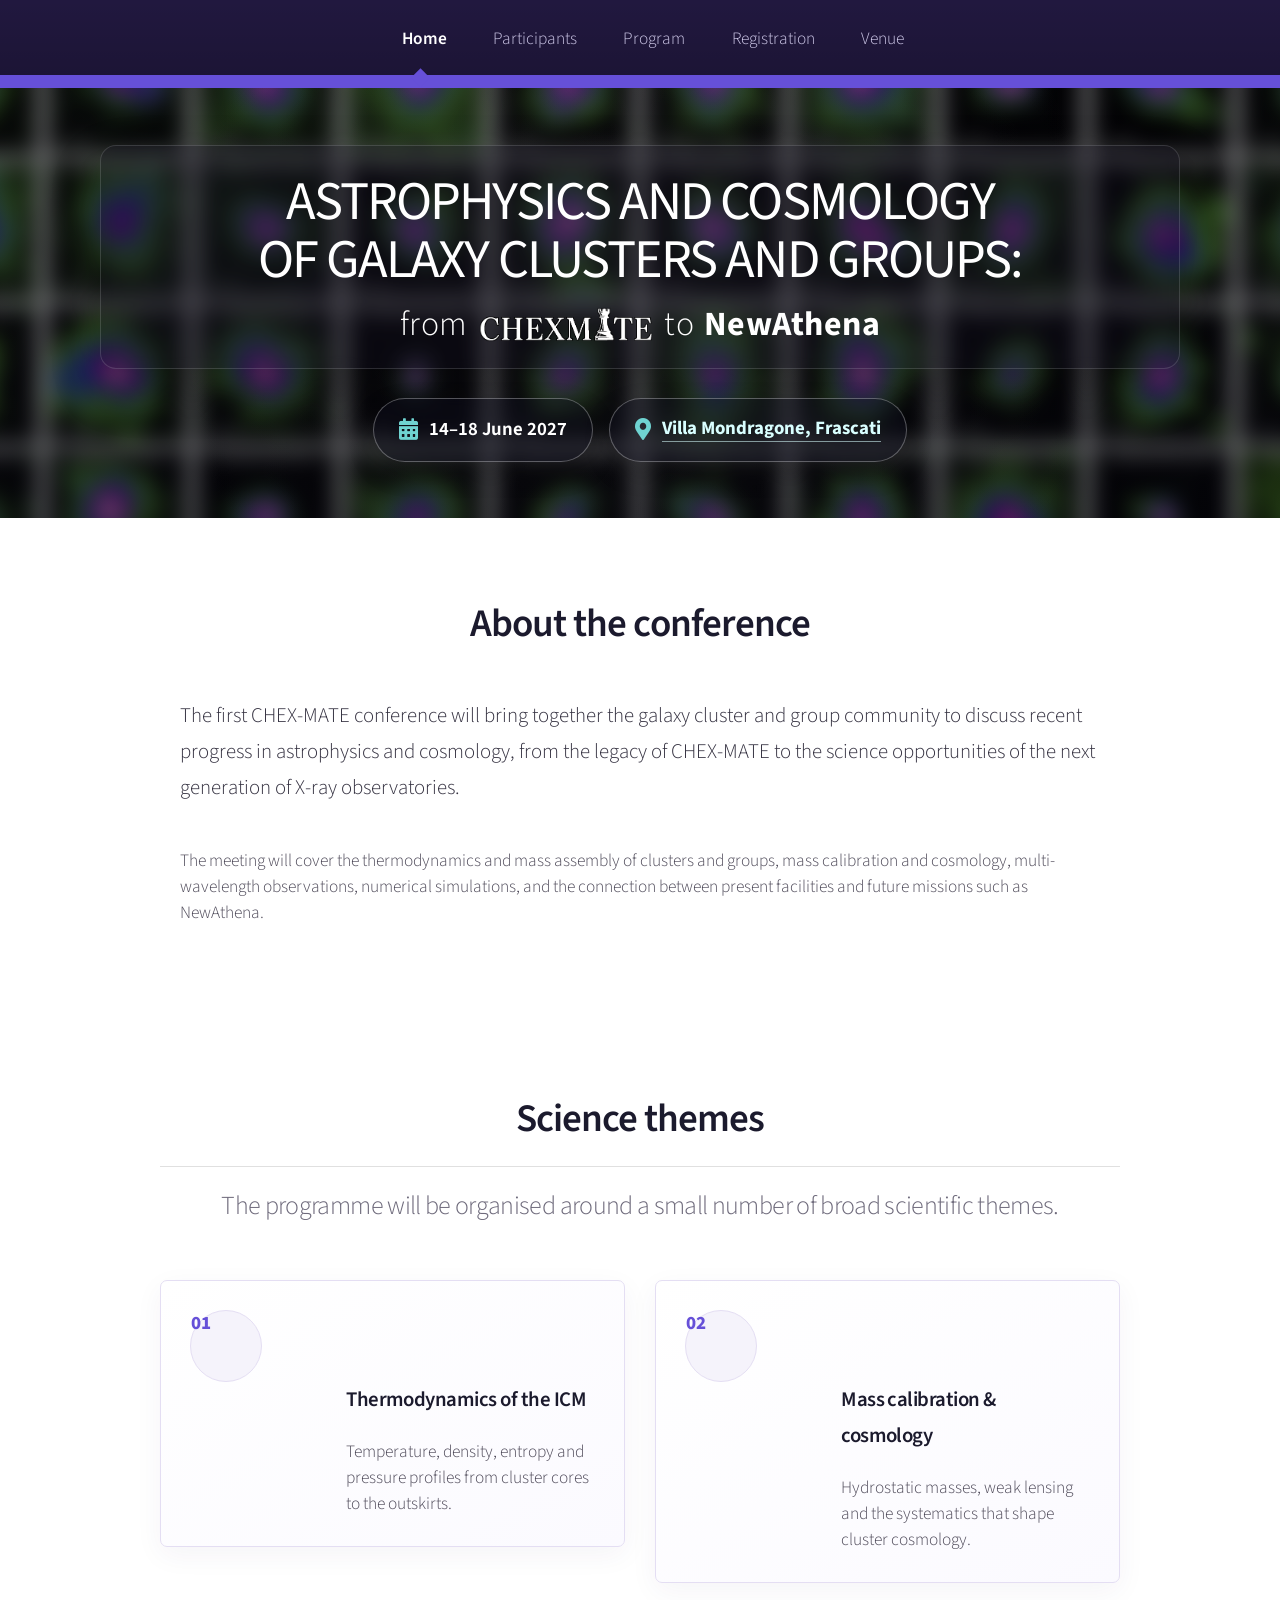
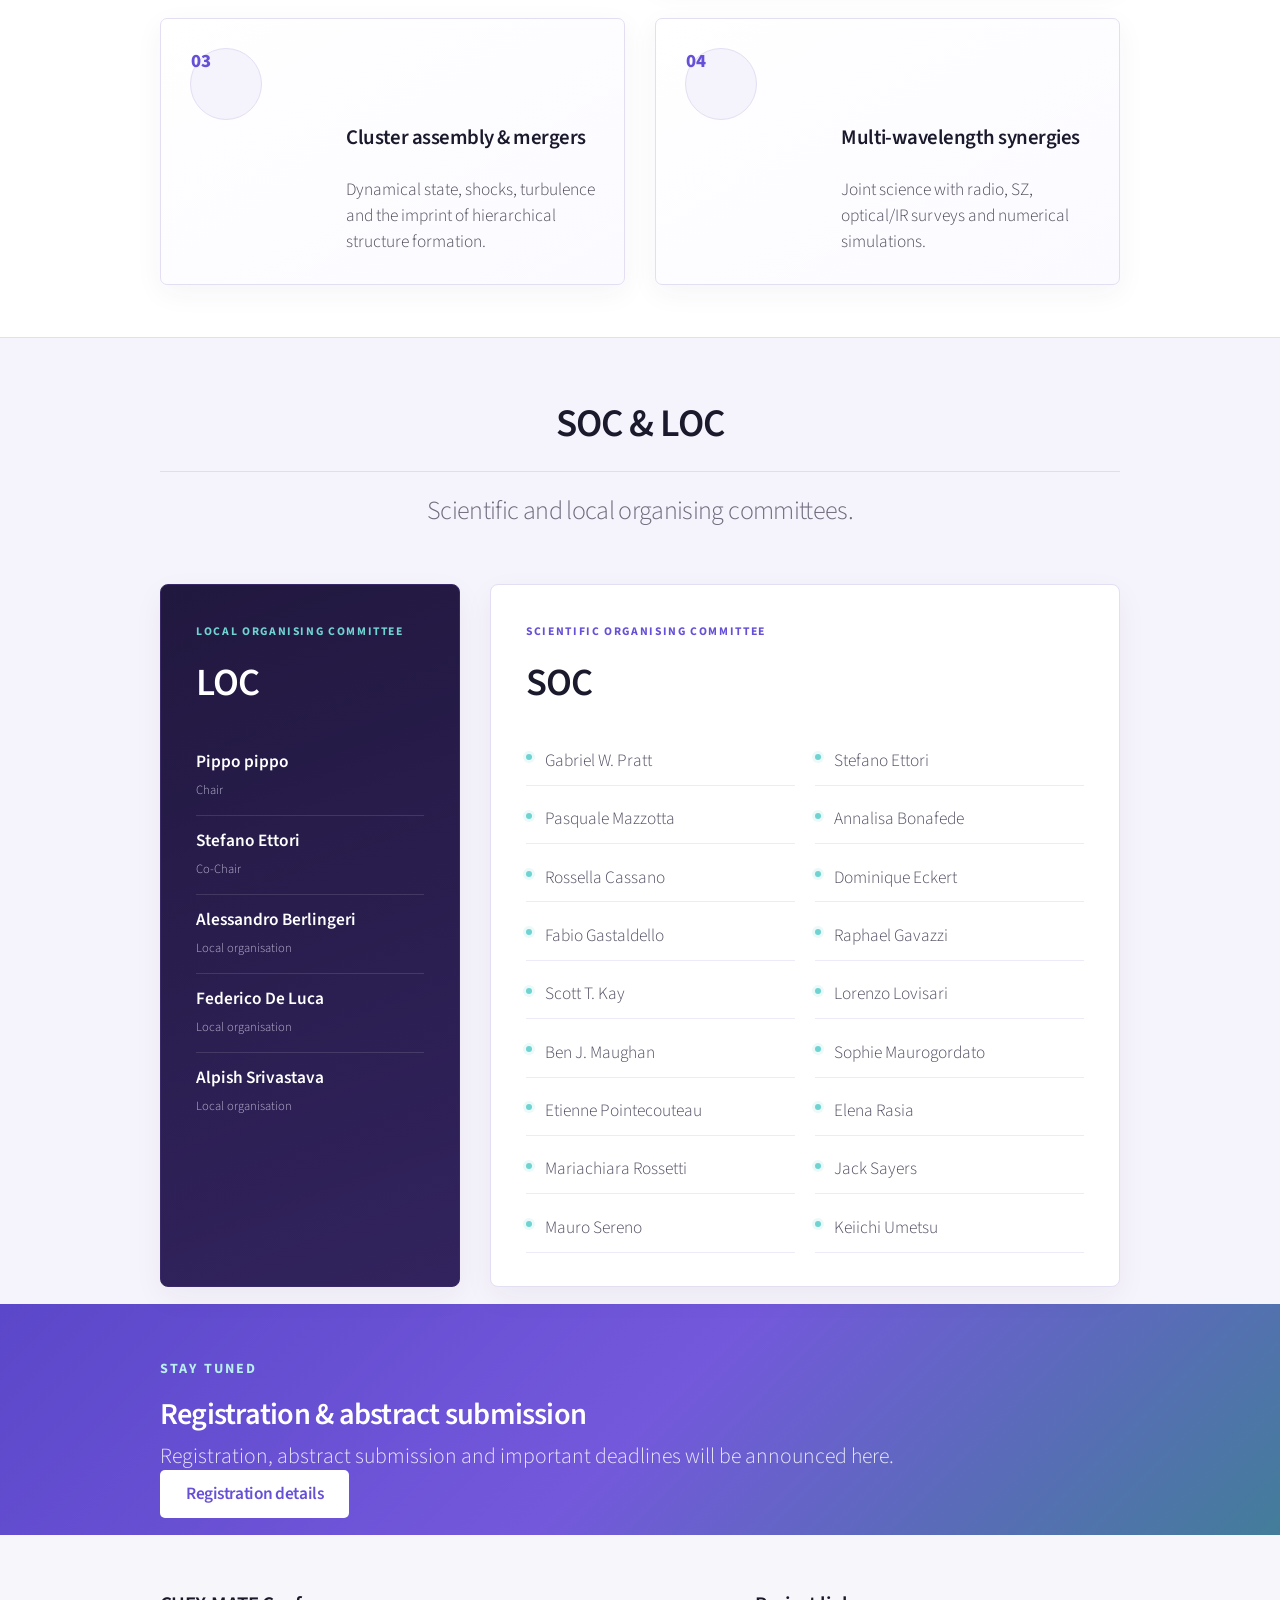
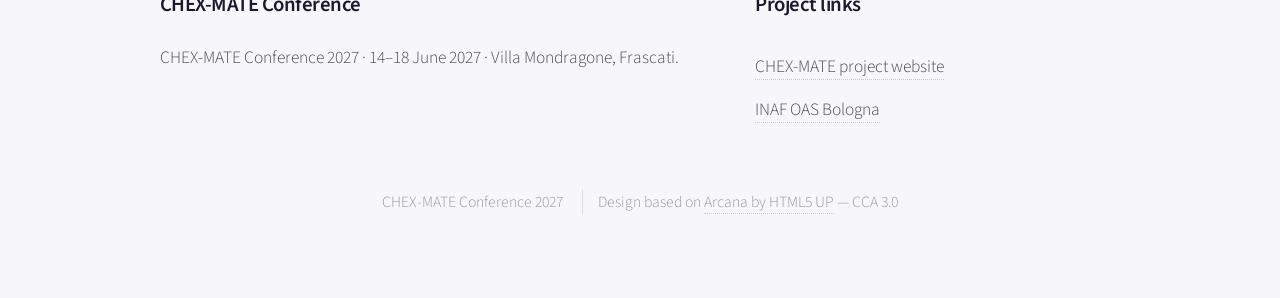
==== commit aad9c91e: "test test" ====
--- a/index.html
+++ b/index.html
@@ -116,7 +116,7 @@
 								<p class="committee-label">Local Organising Committee</p>
 								<h3>LOC</h3>
 								<ul class="committee-list compact-list">
-									<li><strong>Iacopo Bartalucci</strong><span>Chair</span></li>
+									<li><strong>Pippo pippo</strong><span>Chair</span></li>
 									<li><strong>Stefano Ettori</strong><span>Co-Chair</span></li>
 									<li><strong>Alessandro Berlingeri</strong><span>Local organisation</span></li>
 									<li><strong>Federico De Luca</strong><span>Local organisation</span></li>
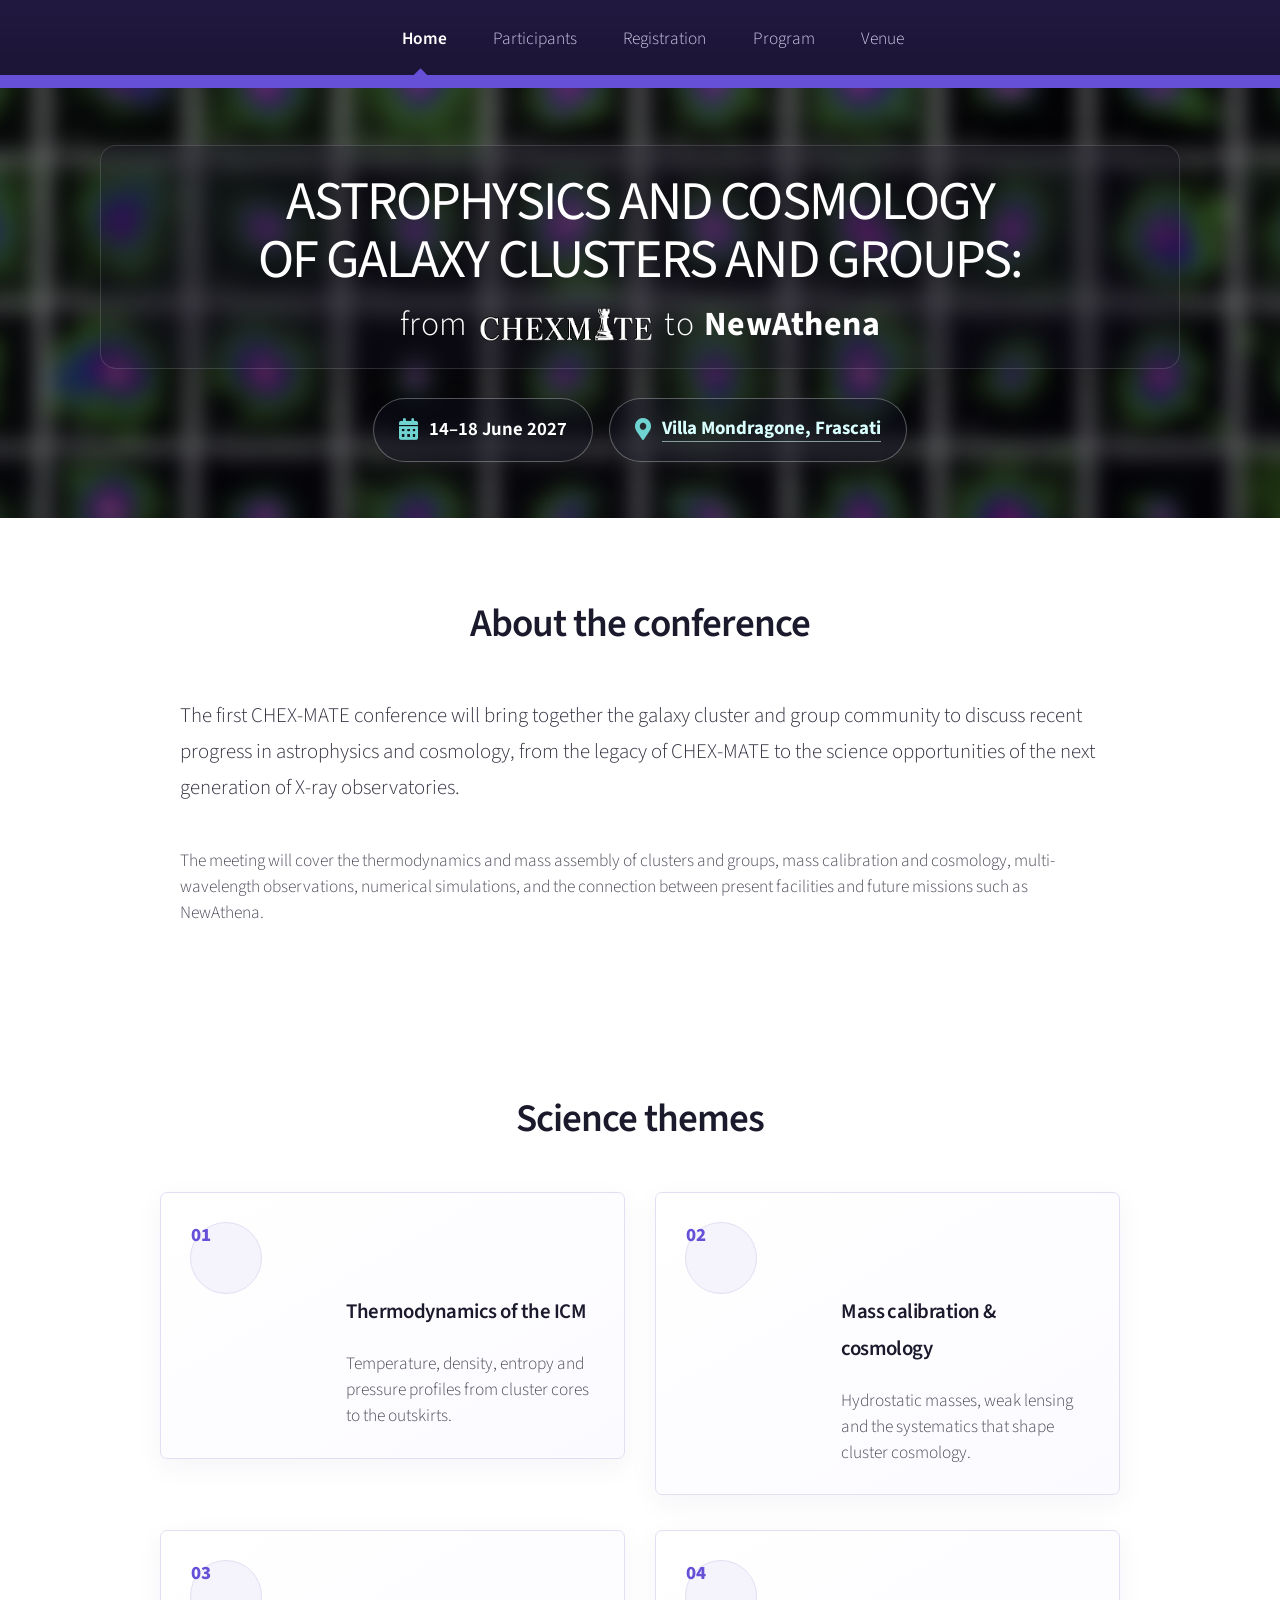
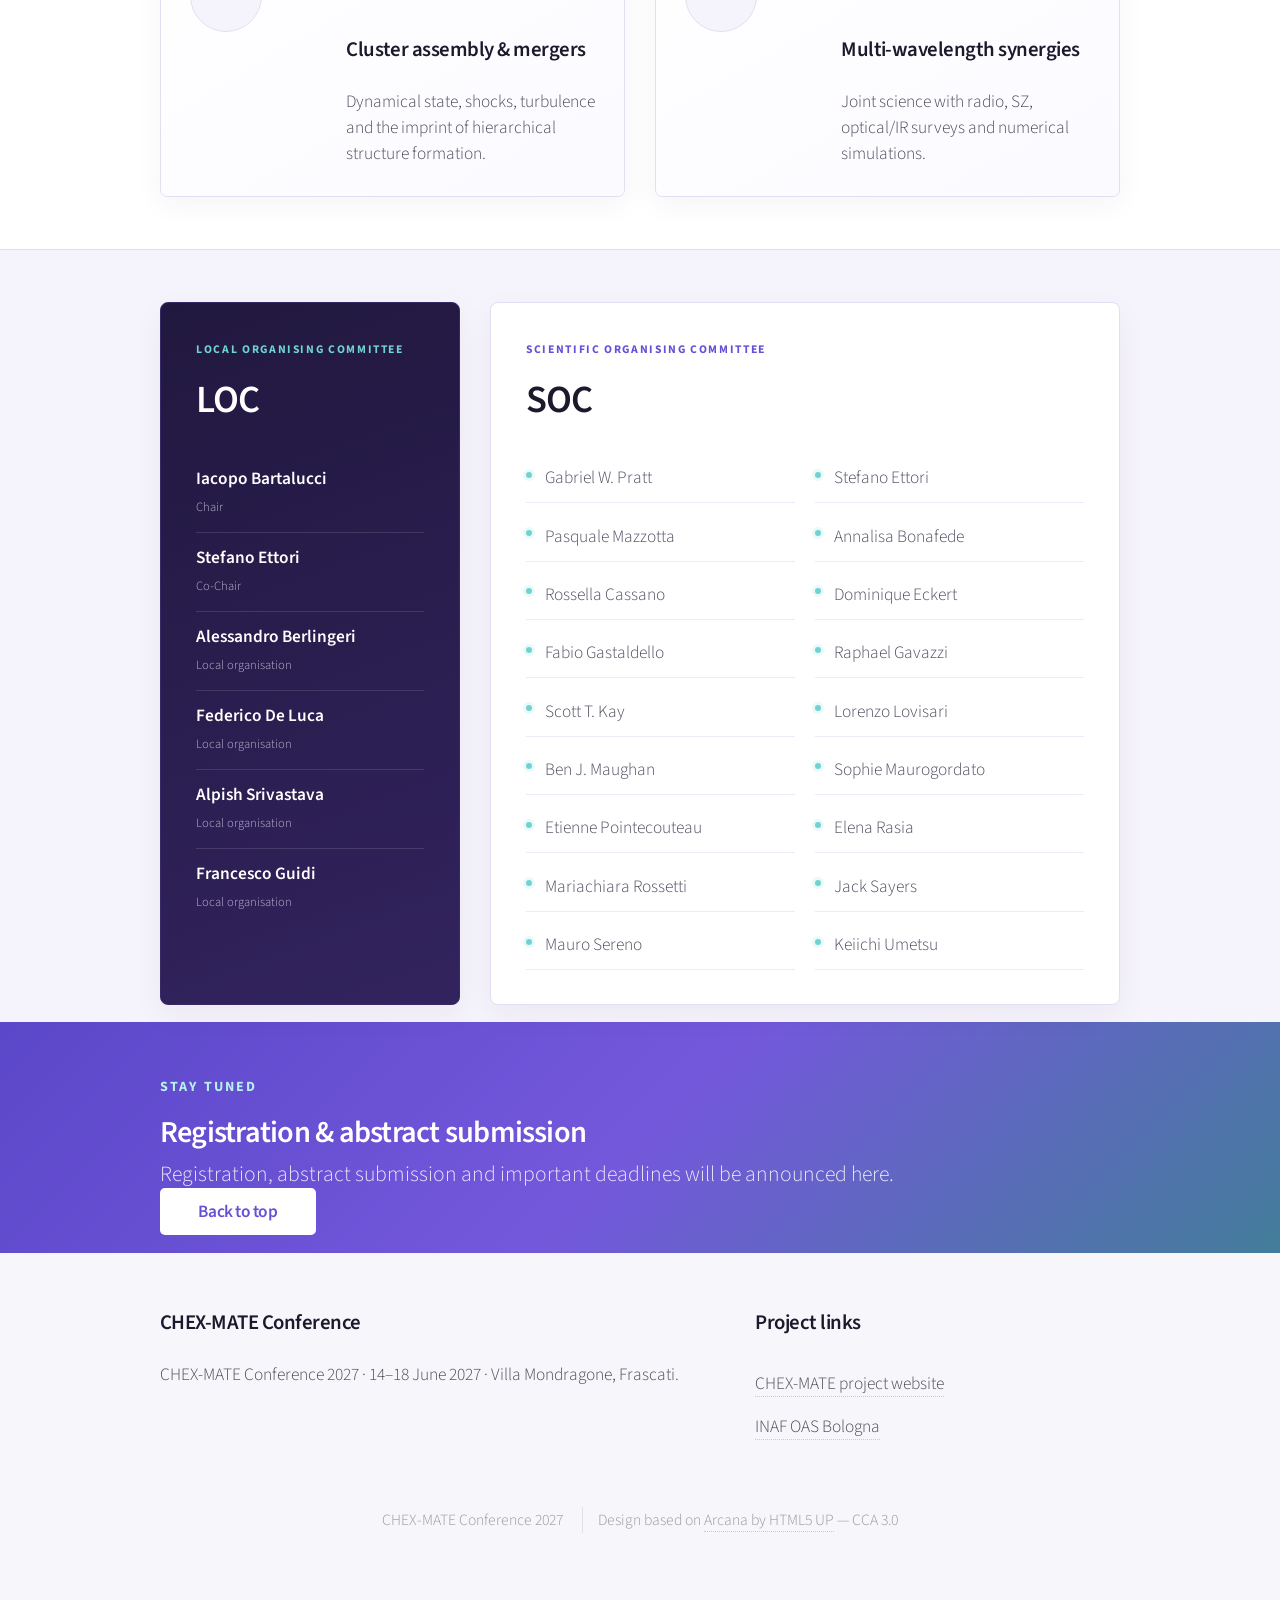
==== commit 7ec0a655: "Update conference pages and program" ====
--- a/index.html
+++ b/index.html
@@ -12,19 +12,26 @@
 		<meta name="description" content="CHEX-MATE Conference 2027 — Astrophysics and Cosmology of Galaxy Clusters and Groups." />
 		<link rel="stylesheet" href="assets/css/main.css" />
 		<link rel="stylesheet" href="assets/css/chexmate.css" />
-		<link rel="stylesheet" href="assets/css/inner-pages.css" />
 	</head>
 	<body class="is-preload">
 		<div id="page-wrapper">
 
 			<!-- Header -->
-						<div id="header">
-				<nav id="nav" aria-label="Main navigation">
+			<div id="header">
+<nav id="nav">
 					<ul>
-						<li class="current"><a href="index.html" aria-current="page">Home</a></li>
+						<li class="current"><a href="index.html">Home</a></li>
 						<li><a href="participants.html">Participants</a></li>
-						<li><a href="program.html">Program</a></li>
-						<li><a href="registration.html">Registration</a></li>
+						<li><a href="#" class="nav-placeholder" aria-disabled="true" onclick="return false;">Registration</a></li>
+						<li>
+							<a href="scientific_program.html">Program</a>
+							<ul>
+								<li><a href="scientific_program.html">Scientific Program</a></li>
+								<li><a href="invited_talks.html">Invited Talks</a></li>
+								<li><a href="posters.html">List of Posters</a></li>
+								<li><a href="social_dinner.html">Social Dinner</a></li>
+							</ul>
+						</li>
 						<li><a href="venue.html">Venue</a></li>
 					</ul>
 				</nav>
@@ -58,7 +65,6 @@
 				<div class="container">
 					<header class="major compact-major">
 						<h2>Science themes</h2>
-						<p>The programme will be organised around a small number of broad scientific themes.</p>
 					</header>
 					<div class="row">
 						<section class="col-6 col-12-narrower">
@@ -105,10 +111,6 @@
 			<!-- Committees -->
 			<section class="wrapper style2 committees" id="committees">
 				<div class="container">
-					<header class="major compact-major">
-						<h2>SOC &amp; LOC</h2>
-						<p>Scientific and local organising committees.</p>
-					</header>
 
 					<div class="row committee-row">
 						<section class="col-4 col-12-narrower">
@@ -116,11 +118,12 @@
 								<p class="committee-label">Local Organising Committee</p>
 								<h3>LOC</h3>
 								<ul class="committee-list compact-list">
-									<li><strong>Pippo pippo</strong><span>Chair</span></li>
+									<li><strong>Iacopo Bartalucci</strong><span>Chair</span></li>
 									<li><strong>Stefano Ettori</strong><span>Co-Chair</span></li>
 									<li><strong>Alessandro Berlingeri</strong><span>Local organisation</span></li>
 									<li><strong>Federico De Luca</strong><span>Local organisation</span></li>
 									<li><strong>Alpish Srivastava</strong><span>Local organisation</span></li>
+									<li><strong>Francesco Guidi</strong><span>Local organisation</span></li>
 								</ul>
 							</div>
 						</section>
@@ -164,7 +167,7 @@
 							<h2>Registration &amp; abstract submission</h2>
 							<p>Registration, abstract submission and important deadlines will be announced here.</p>
 						</div>
-						<a href="registration.html" class="button">Registration details</a>
+						<a href="#top" class="button">Back to top</a>
 					</header>
 				</div>
 			</section>
--- a/assets/css/chexmate.css
+++ b/assets/css/chexmate.css
@@ -1173,3 +1173,308 @@
 		padding-bottom: 3rem;
 	}
 }
+
+
+/* v14: simple programme / participants pages */
+.subpage-hero {
+	position: relative;
+	min-height: 230px;
+	display: flex;
+	align-items: center;
+	justify-content: center;
+	padding: 2.5rem 1rem;
+	text-align: center;
+	color: #fff;
+	background:
+		linear-gradient(rgba(17,15,34,0.38), rgba(17,15,34,0.38)),
+		url("../../images/hero-gallery-bg.jpg") center 48% / cover no-repeat;
+}
+
+.subpage-hero h1 {
+	margin: 0;
+	color: #fff;
+	font-size: clamp(2.4rem, 5vw, 4.5rem);
+	font-weight: 500;
+	letter-spacing: -0.035em;
+	text-shadow: 0 3px 16px rgba(0,0,0,0.42);
+}
+
+.minimal-page {
+	min-height: 380px;
+	padding-top: 3.5rem;
+	padding-bottom: 4.5rem;
+}
+
+.minimal-page h2 {
+	margin-bottom: 1.5rem;
+	color: var(--chex-ink);
+}
+
+.content-tabs {
+	display: flex;
+	gap: 0;
+	margin: 0 0 3rem 0;
+	border-bottom: 1px solid var(--chex-line);
+}
+
+.content-tabs a {
+	display: inline-block;
+	padding: 0.8rem 1.25rem;
+	margin-bottom: -1px;
+	border-bottom: 3px solid transparent;
+	color: var(--chex-muted);
+	font-weight: 600;
+	text-decoration: none;
+}
+
+.content-tabs a:hover {
+	color: var(--chex-purple);
+}
+
+.content-tabs a.active {
+	color: var(--chex-purple);
+	border-bottom-color: var(--chex-purple);
+}
+
+.simple-program-block {
+	padding: 0.25rem 0 1rem 0;
+}
+
+.simple-program-block p,
+.simple-placeholder {
+	font-size: 1.08rem;
+	line-height: 1.7;
+	color: var(--chex-muted);
+}
+
+.simple-placeholder {
+	padding: 1.25rem 0;
+	border-top: 1px solid var(--chex-line);
+	border-bottom: 1px solid var(--chex-line);
+}
+
+.simple-footer-line {
+	margin: 0;
+	text-align: center;
+}
+
+@media screen and (max-width: 640px) {
+	.subpage-hero {
+		min-height: 180px;
+	}
+
+	.content-tabs {
+		flex-direction: column;
+		border-bottom: 0;
+	}
+
+	.content-tabs a {
+		border-bottom: 1px solid var(--chex-line);
+	}
+
+	.content-tabs a.active {
+		border-left: 3px solid var(--chex-purple);
+		border-bottom-color: var(--chex-line);
+	}
+}
+
+
+/* v15: simple programme, participants, invited talks */
+.placeholder-note {
+	margin: 0 0 2rem 0;
+	padding: 0.75rem 1rem;
+	border-left: 3px solid var(--chex-cyan);
+	background: rgba(111,211,209,0.07);
+	color: var(--chex-muted);
+	font-size: 0.92rem;
+}
+
+.program-day {
+	margin: 0 0 3rem 0;
+}
+
+.program-day h2 {
+	margin: 0 0 0.4rem 0;
+	padding-bottom: 0.65rem;
+	border-bottom: 2px solid var(--chex-purple);
+	font-size: 1.65rem;
+}
+
+.program-row {
+	display: grid;
+	grid-template-columns: 90px 1fr;
+	gap: 1rem;
+	padding: 0.9rem 0;
+	border-bottom: 1px solid var(--chex-line);
+}
+
+.program-row time {
+	font-weight: 700;
+	color: var(--chex-purple);
+}
+
+.program-row strong,
+.program-row span {
+	display: block;
+}
+
+.program-row strong {
+	color: var(--chex-ink);
+}
+
+.program-row span {
+	margin-top: 0.18rem;
+	color: var(--chex-muted);
+	font-size: 0.94rem;
+}
+
+.program-row.break-row {
+	background: rgba(102,80,216,0.035);
+}
+
+.participant-list,
+.invited-list {
+	border-top: 1px solid var(--chex-line);
+}
+
+.participant-list > div,
+.invited-list > div {
+	padding: 0.9rem 0;
+	border-bottom: 1px solid var(--chex-line);
+}
+
+.participant-list strong,
+.participant-list span,
+.invited-list strong,
+.invited-list span,
+.invited-list small {
+	display: block;
+}
+
+.participant-list strong,
+.invited-list strong {
+	color: var(--chex-ink);
+}
+
+.participant-list span,
+.invited-list small {
+	color: var(--chex-muted);
+}
+
+.invited-list span {
+	margin: 0.15rem 0;
+	color: var(--chex-purple);
+	font-weight: 600;
+}
+
+.invited-list small {
+	font-size: 0.86rem;
+}
+
+.poster-list {
+	margin: 0;
+	padding-left: 1.7rem;
+}
+
+.poster-list li {
+	padding: 0.9rem 0 0.9rem 0.35rem;
+	border-bottom: 1px solid var(--chex-line);
+}
+
+.poster-list strong,
+.poster-list span {
+	display: block;
+}
+
+.poster-list strong {
+	color: var(--chex-ink);
+}
+
+.poster-list span {
+	margin-top: 0.2rem;
+	color: var(--chex-muted);
+	font-size: 0.9rem;
+}
+
+@media screen and (max-width: 640px) {
+	.program-row {
+		grid-template-columns: 70px 1fr;
+		gap: 0.7rem;
+	}
+}
+
+
+/* v16: uniform internal page banners */
+.subpage-hero,
+.venue-hero {
+	box-sizing: border-box;
+	min-height: 230px;
+	display: flex;
+	align-items: center;
+	justify-content: center;
+	padding: 2.5rem 1rem;
+	text-align: center;
+}
+
+.venue-hero {
+	background:
+		linear-gradient(rgba(16,14,32,0.30), rgba(16,14,32,0.30)),
+		url("https://web.uniroma2.it/immagine/8608") center 52% / cover no-repeat;
+}
+
+.social-dinner-info {
+	max-width: 760px;
+	font-size: 1.05rem;
+	line-height: 1.75;
+}
+
+.social-dinner-info p {
+	margin-bottom: 0.9rem;
+}
+
+@media screen and (max-width: 640px) {
+	.subpage-hero,
+	.venue-hero {
+		min-height: 180px;
+		padding: 2rem 1rem;
+	}
+}
+
+/* v17: truly identical internal banner heights */
+.subpage-hero,
+.venue-hero {
+	height: 230px;
+	min-height: 230px;
+	max-height: 230px;
+	padding-top: 0;
+	padding-bottom: 0;
+	overflow: hidden;
+}
+
+.venue-hero .container,
+.subpage-hero .container {
+	display: flex;
+	flex-direction: column;
+	align-items: center;
+	justify-content: center;
+	height: 100%;
+}
+
+@media screen and (max-width: 640px) {
+	.subpage-hero,
+	.venue-hero {
+		height: 180px;
+		min-height: 180px;
+		max-height: 180px;
+		padding-top: 0;
+		padding-bottom: 0;
+	}
+
+	.venue-hero h1 {
+		font-size: clamp(2.4rem, 10vw, 3.4rem);
+	}
+
+	.venue-subtitle {
+		font-size: 1rem;
+	}
+}
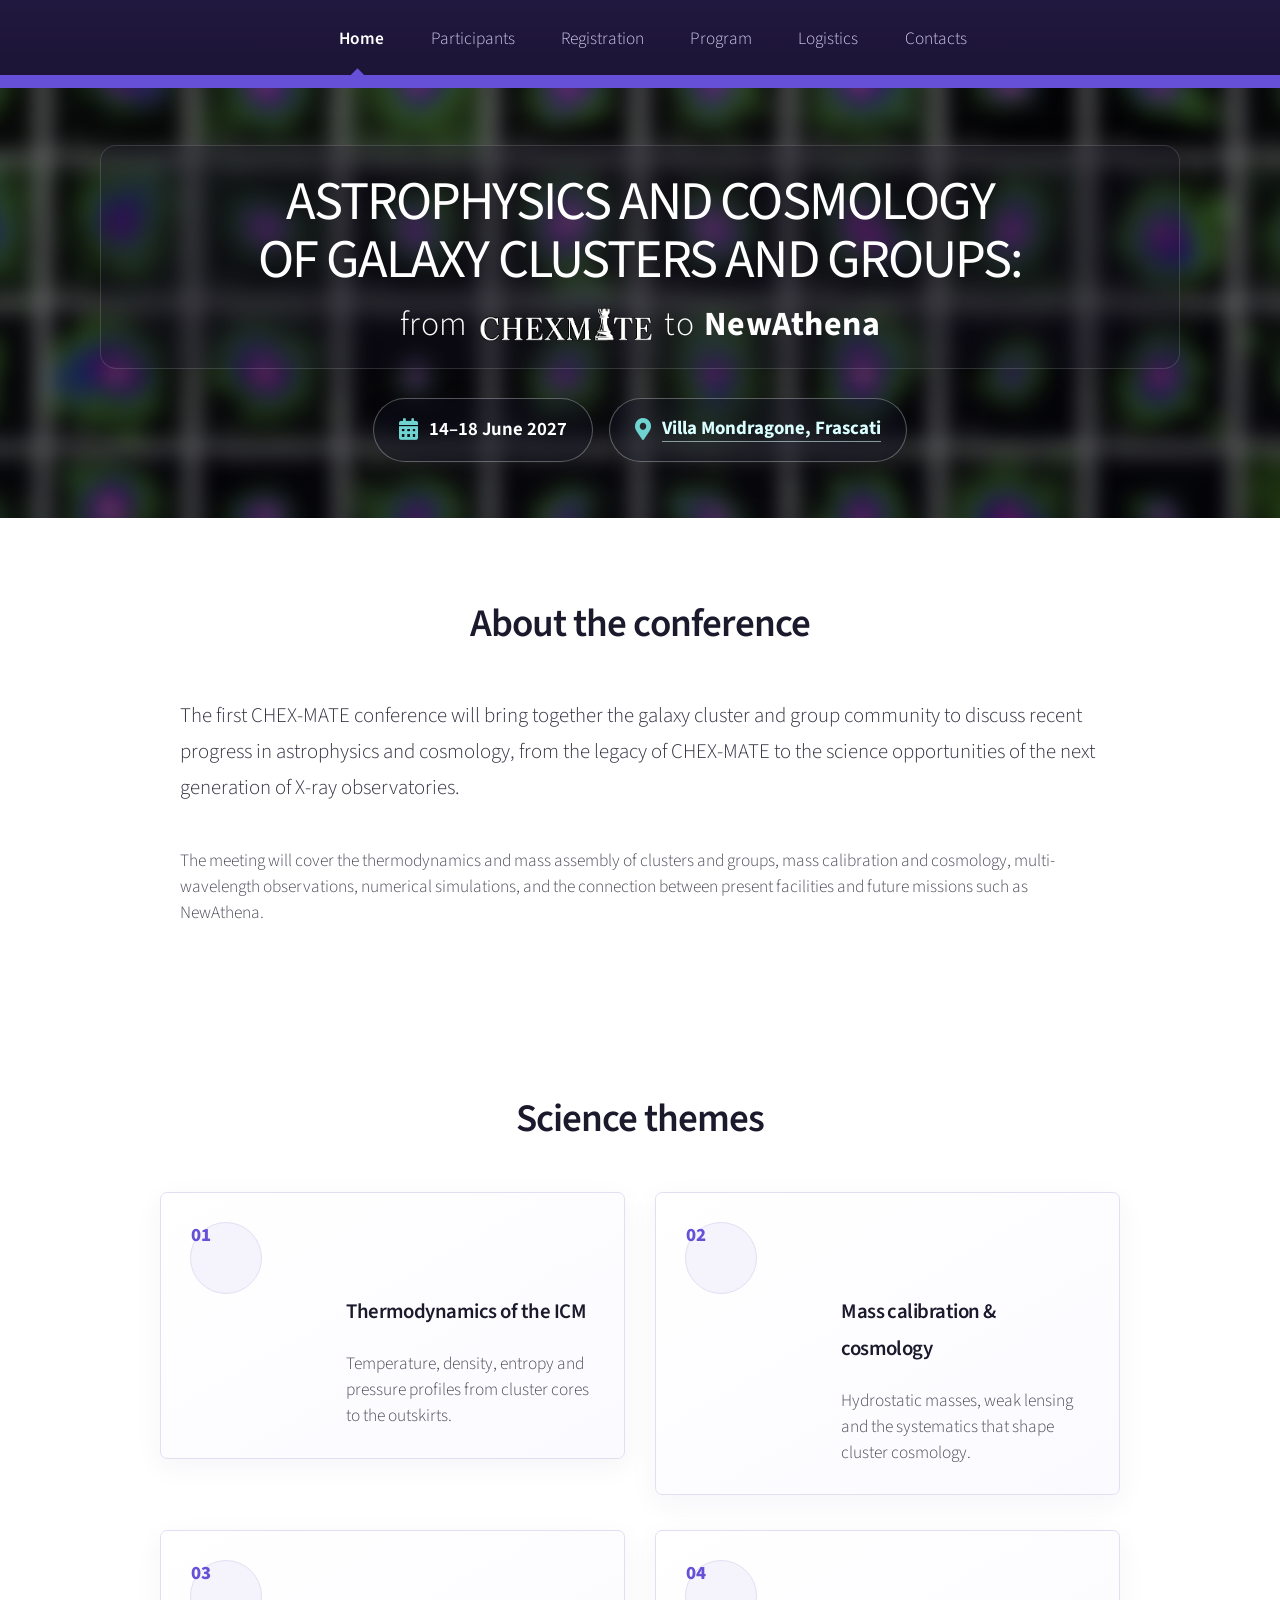
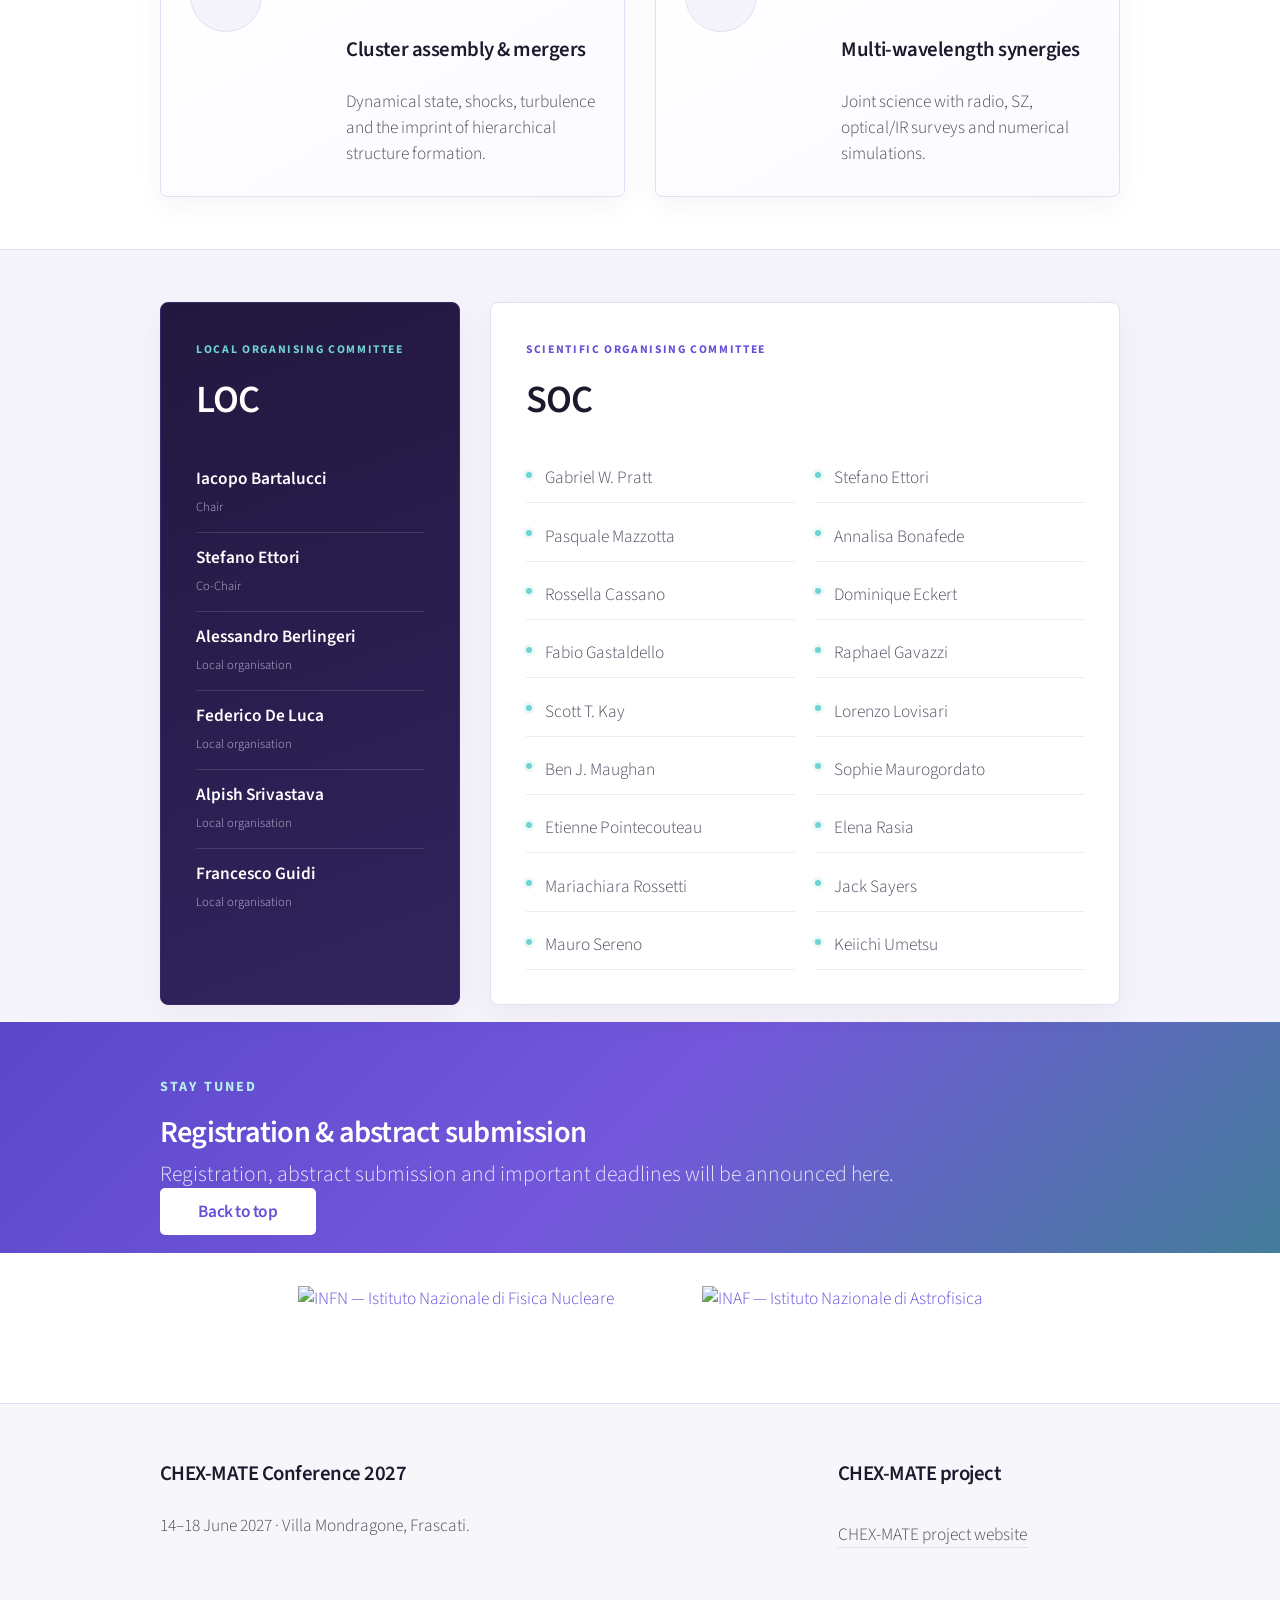
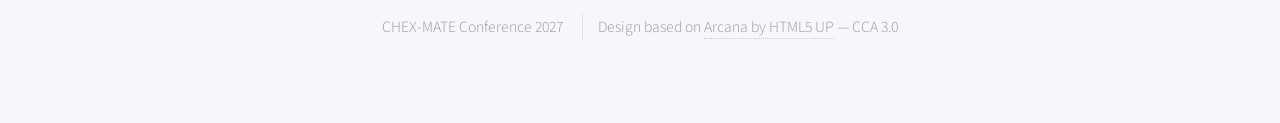
==== commit f08f1051: "Update conference pages and program" ====
--- a/index.html
+++ b/index.html
@@ -22,7 +22,7 @@
 					<ul>
 						<li class="current"><a href="index.html">Home</a></li>
 						<li><a href="participants.html">Participants</a></li>
-						<li><a href="#" class="nav-placeholder" aria-disabled="true" onclick="return false;">Registration</a></li>
+						<li><a href="registration.html">Registration</a></li>
 						<li>
 							<a href="scientific_program.html">Program</a>
 							<ul>
@@ -32,7 +32,8 @@
 								<li><a href="social_dinner.html">Social Dinner</a></li>
 							</ul>
 						</li>
-						<li><a href="venue.html">Venue</a></li>
+						<li><a href="logistics.html">Logistics</a></li>
+						<li><a href="contacts.html">Contacts</a></li>
 					</ul>
 				</nav>
 			</div>
@@ -172,24 +173,35 @@
 				</div>
 			</section>
 
+			<!-- Supporting institutions -->
+			<section class="partner-strip" aria-label="Supporting institutions">
+				<div class="container partner-strip-inner">
+					<a href="https://www.infn.it/" target="_blank" rel="noopener noreferrer" aria-label="INFN — Istituto Nazionale di Fisica Nucleare">
+						<img class="partner-logo partner-logo-infn" src="https://upload.wikimedia.org/wikipedia/commons/e/e5/Logo_INFN.png" alt="INFN — Istituto Nazionale di Fisica Nucleare" />
+					</a>
+					<a href="https://www.inaf.it/" target="_blank" rel="noopener noreferrer" aria-label="INAF — Istituto Nazionale di Astrofisica">
+						<img class="partner-logo partner-logo-inaf" src="https://upload.wikimedia.org/wikipedia/commons/4/41/Inaf-fondo-trasparente.png" alt="INAF — Istituto Nazionale di Astrofisica" />
+					</a>
+				</div>
+			</section>
+
+
 			<!-- Footer -->
-			<div id="footer" class="chex-footer">
+			<div id="footer" class="chex-footer compact-footer">
 				<div class="container">
 					<div class="row">
-						<section class="col-7 col-12-narrower">
-							<h3>CHEX-MATE Conference</h3>
-							<p>CHEX-MATE Conference 2027 · 14–18 June 2027 · Villa Mondragone, Frascati.</p>
-						</section>
-						<section class="col-5 col-12-narrower footer-links">
-							<h3>Project links</h3>
+						<section class="col-8 col-12-narrower">
+							<h3>CHEX-MATE Conference 2027</h3>
+							<p>14–18 June 2027 · Villa Mondragone, Frascati.</p>
+						</section>
+						<section class="col-4 col-12-narrower footer-links">
+							<h3>CHEX-MATE project</h3>
 							<ul class="links">
-								<li><a href="http://xmm-heritage.oas.inaf.it">CHEX-MATE project website</a></li>
-								<li><a href="https://www.oas.inaf.it/">INAF OAS Bologna</a></li>
+								<li><a href="http://xmm-heritage.oas.inaf.it" target="_blank" rel="noopener noreferrer">CHEX-MATE project website</a></li>
 							</ul>
 						</section>
 					</div>
 				</div>
-
 				<div class="copyright">
 					<ul class="menu">
 						<li>CHEX-MATE Conference 2027</li>
--- a/assets/css/chexmate.css
+++ b/assets/css/chexmate.css
@@ -1478,3 +1478,211 @@
 		font-size: 1rem;
 	}
 }
+
+
+/* v18: institutional logos, logistics and contacts */
+.partner-strip {
+	background: #fff;
+	border-bottom: 1px solid var(--chex-line);
+	padding: 2.1rem 1rem 1.9rem;
+}
+
+.partner-strip-inner {
+	display: flex;
+	align-items: center;
+	justify-content: center;
+	gap: clamp(2.2rem, 7vw, 5.5rem);
+	flex-wrap: wrap;
+}
+
+.partner-strip a {
+	display: flex;
+	align-items: center;
+	justify-content: center;
+	border: 0;
+}
+
+.partner-logo {
+	display: block;
+	width: auto;
+	object-fit: contain;
+}
+
+.partner-logo-infn {
+	height: 86px;
+}
+
+.partner-logo-inaf {
+	height: 86px;
+	max-width: 300px;
+}
+
+.route-box {
+	margin: 2rem 0 2.5rem;
+	padding: 1.6rem 1.8rem;
+	background: #fff;
+	border: 1px solid var(--chex-line);
+	border-radius: 8px;
+}
+
+.route-box h3 {
+	margin-bottom: 0.7rem;
+	color: var(--chex-ink);
+}
+
+.route-address {
+	margin-bottom: 1.35rem;
+}
+
+.route-address .icon {
+	color: var(--chex-purple);
+	margin-right: 0.35rem;
+}
+
+.route-steps {
+	display: grid;
+	gap: 0.85rem;
+}
+
+.route-steps > div {
+	display: grid;
+	grid-template-columns: 42px 1fr;
+	gap: 0.85rem;
+	align-items: start;
+	padding-top: 0.85rem;
+	border-top: 1px solid var(--chex-line);
+}
+
+.route-steps > div:first-child {
+	border-top: 0;
+	padding-top: 0;
+}
+
+.route-letter {
+	display: inline-flex;
+	align-items: center;
+	justify-content: center;
+	width: 34px;
+	height: 34px;
+	border-radius: 50%;
+	background: var(--chex-purple);
+	color: #fff;
+	font-weight: 800;
+}
+
+.route-steps strong {
+	display: block;
+	color: var(--chex-ink);
+	margin-bottom: 0.2rem;
+}
+
+.route-steps p {
+	margin: 0;
+}
+
+.travel-groups {
+	margin-top: 1.2rem;
+}
+
+.travel-group {
+	padding: 2rem 0;
+	border-top: 1px solid var(--chex-line);
+}
+
+.travel-group:first-child {
+	border-top: 0;
+}
+
+.travel-group h3 {
+	margin-bottom: 1rem;
+	color: var(--chex-ink);
+}
+
+.travel-group h3 .icon {
+	width: 1.8rem;
+	color: var(--chex-purple);
+}
+
+.travel-group h4 {
+	margin: 1.15rem 0 0.35rem;
+	color: var(--chex-purple);
+	font-size: 1rem;
+}
+
+.travel-group p {
+	margin-bottom: 0.75rem;
+}
+
+.travel-group ol {
+	margin: 0.5rem 0 1rem 1.25rem;
+}
+
+.contact-page {
+	background: #fff;
+}
+
+.contact-block {
+	padding: 0 0 3rem;
+}
+
+.contact-block + .contact-block {
+	padding-top: 2.5rem;
+	border-top: 1px solid var(--chex-line);
+}
+
+.contact-block h2 {
+	margin-bottom: 1.35rem;
+	color: var(--chex-ink);
+}
+
+.scienzimpresa-logo {
+	display: block;
+	width: min(100%, 620px);
+	height: auto;
+	margin: 0 0 1.8rem;
+}
+
+.contact-email {
+	font-size: 1.18rem;
+	margin: 1.1rem 0 1.8rem;
+}
+
+.contact-email .icon,
+.contact-person .icon {
+	color: var(--chex-purple);
+	margin-right: 0.55rem;
+}
+
+.contact-person {
+	display: flex;
+	align-items: center;
+	margin: 1rem 0;
+	font-size: 1.18rem;
+	color: #474253;
+}
+
+.scientific-contacts .contact-person {
+	font-size: 1.28rem;
+}
+
+@media screen and (max-width: 640px) {
+	.partner-strip {
+		padding: 1.6rem 0.8rem;
+	}
+	.partner-strip-inner {
+		gap: 1.5rem;
+	}
+	.partner-logo-infn,
+	.partner-logo-inaf {
+		height: 62px;
+		max-width: 220px;
+	}
+	.route-box {
+		padding: 1.25rem 1.1rem;
+	}
+	.contact-email,
+	.contact-person,
+	.scientific-contacts .contact-person {
+		font-size: 1.02rem;
+	}
+}
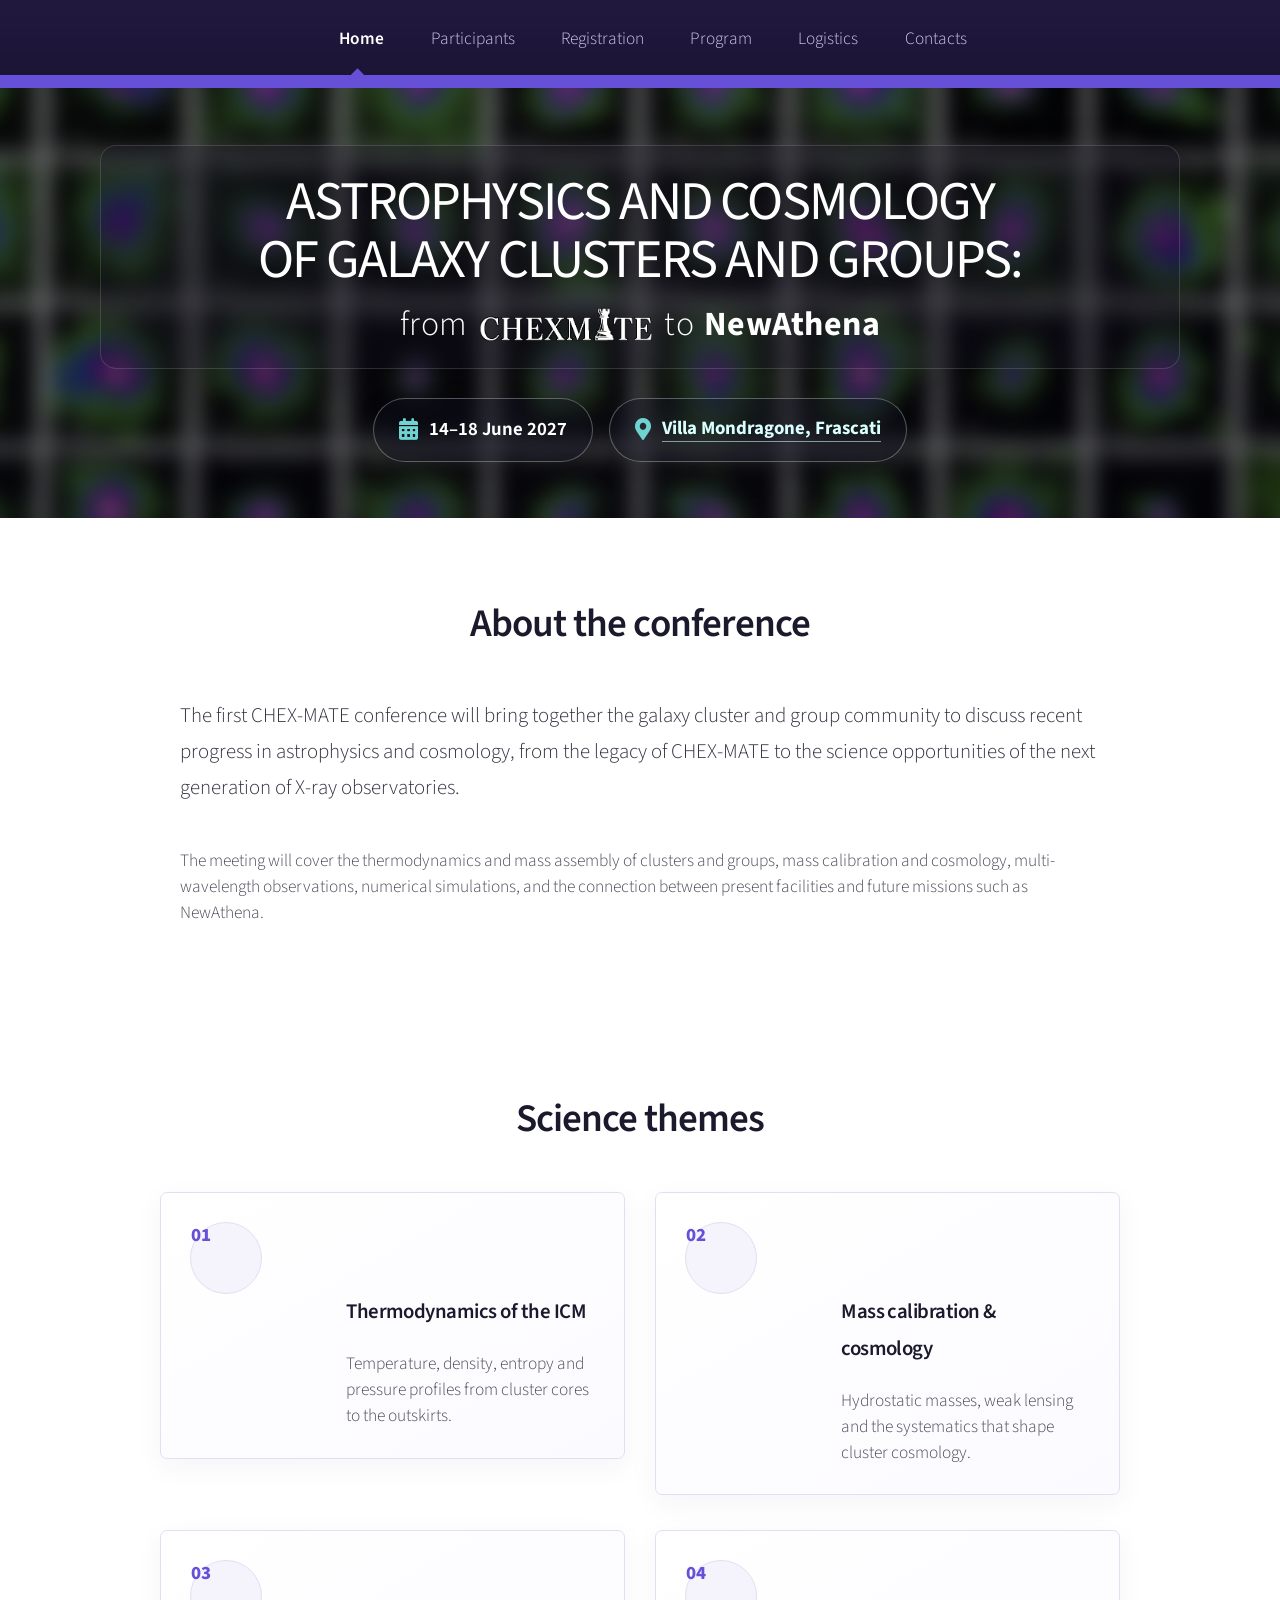
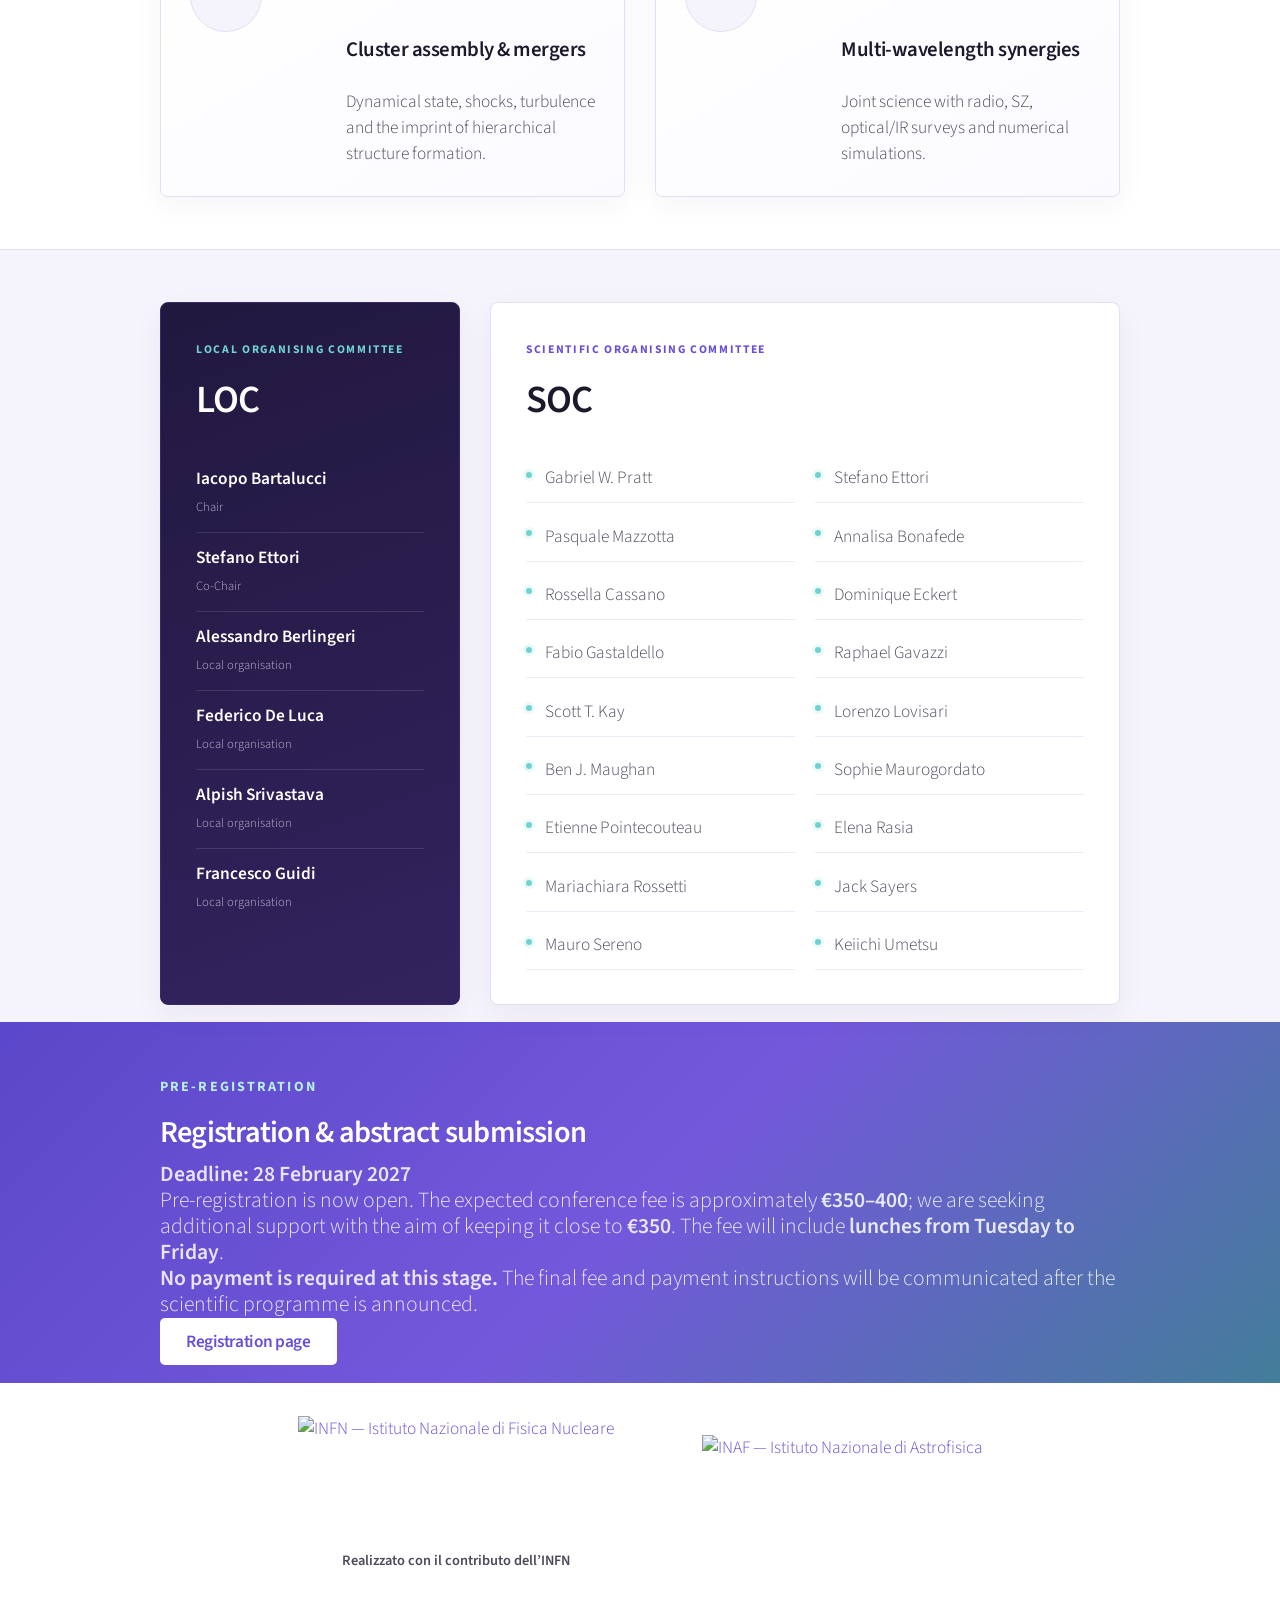
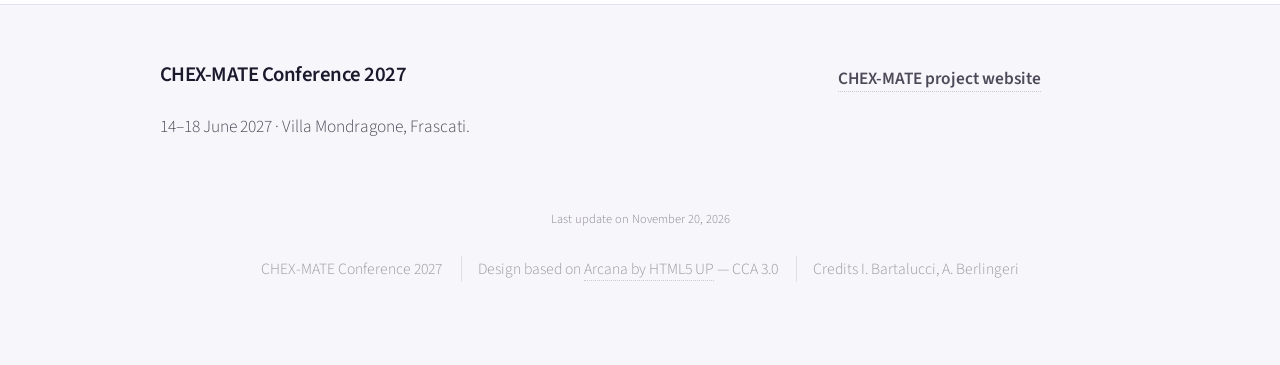
==== commit d625b972: "Update conference pages and program" ====
--- a/index.html
+++ b/index.html
@@ -32,7 +32,13 @@
 								<li><a href="social_dinner.html">Social Dinner</a></li>
 							</ul>
 						</li>
-						<li><a href="logistics.html">Logistics</a></li>
+						<li>
+							<a href="travel.html">Logistics</a>
+							<ul>
+								<li><a href="travel.html">How to get there</a></li>
+								<li><a href="accommodation.html">Where to stay</a></li>
+							</ul>
+						</li>
 						<li><a href="contacts.html">Contacts</a></li>
 					</ul>
 				</nav>
@@ -164,11 +170,13 @@
 				<div class="container">
 					<header>
 						<div>
-							<p class="eyebrow">Stay tuned</p>
+							<p class="eyebrow">Pre-registration</p>
 							<h2>Registration &amp; abstract submission</h2>
-							<p>Registration, abstract submission and important deadlines will be announced here.</p>
+							<p><strong>Deadline: 28 February 2027</strong></p>
+							<p>Pre-registration is now open. The expected conference fee is approximately <strong>&euro;350&ndash;400</strong>; we are seeking additional support with the aim of keeping it close to <strong>&euro;350</strong>. The fee will include <strong>lunches from Tuesday to Friday</strong>.</p>
+							<p><strong>No payment is required at this stage.</strong> The final fee and payment instructions will be communicated after the scientific programme is announced.</p>
 						</div>
-						<a href="#top" class="button">Back to top</a>
+						<a href="registration.html" class="button">Registration page</a>
 					</header>
 				</div>
 			</section>
@@ -176,12 +184,17 @@
 			<!-- Supporting institutions -->
 			<section class="partner-strip" aria-label="Supporting institutions">
 				<div class="container partner-strip-inner">
-					<a href="https://www.infn.it/" target="_blank" rel="noopener noreferrer" aria-label="INFN — Istituto Nazionale di Fisica Nucleare">
-						<img class="partner-logo partner-logo-infn" src="https://upload.wikimedia.org/wikipedia/commons/e/e5/Logo_INFN.png" alt="INFN — Istituto Nazionale di Fisica Nucleare" />
-					</a>
-					<a href="https://www.inaf.it/" target="_blank" rel="noopener noreferrer" aria-label="INAF — Istituto Nazionale di Astrofisica">
-						<img class="partner-logo partner-logo-inaf" src="https://upload.wikimedia.org/wikipedia/commons/4/41/Inaf-fondo-trasparente.png" alt="INAF — Istituto Nazionale di Astrofisica" />
-					</a>
+					<div class="partner-item">
+						<a href="https://www.infn.it/" target="_blank" rel="noopener noreferrer" aria-label="INFN — Istituto Nazionale di Fisica Nucleare">
+							<img class="partner-logo partner-logo-infn" src="https://upload.wikimedia.org/wikipedia/commons/e/e5/Logo_INFN.png" alt="INFN — Istituto Nazionale di Fisica Nucleare" />
+						</a>
+						<p class="partner-caption">Realizzato con il contributo dell’INFN</p>
+					</div>
+					<div class="partner-item">
+						<a href="https://www.inaf.it/" target="_blank" rel="noopener noreferrer" aria-label="INAF — Istituto Nazionale di Astrofisica">
+							<img class="partner-logo partner-logo-inaf" src="https://upload.wikimedia.org/wikipedia/commons/4/41/Inaf-fondo-trasparente.png" alt="INAF — Istituto Nazionale di Astrofisica" />
+						</a>
+					</div>
 				</div>
 			</section>
 
@@ -195,17 +208,18 @@
 							<p>14–18 June 2027 · Villa Mondragone, Frascati.</p>
 						</section>
 						<section class="col-4 col-12-narrower footer-links">
-							<h3>CHEX-MATE project</h3>
 							<ul class="links">
-								<li><a href="http://xmm-heritage.oas.inaf.it" target="_blank" rel="noopener noreferrer">CHEX-MATE project website</a></li>
+								<li><a href="http://xmm-heritage.oas.inaf.it" target="_blank" rel="noopener noreferrer"><strong>CHEX-MATE project website</strong></a></li>
 							</ul>
 						</section>
 					</div>
 				</div>
+				<div class="last-update">Last update on November 20, 2026</div>
 				<div class="copyright">
 					<ul class="menu">
 						<li>CHEX-MATE Conference 2027</li>
 						<li>Design based on <a href="https://html5up.net/arcana">Arcana by HTML5 UP</a> — CCA 3.0</li>
+						<li>Credits I. Bartalucci, A. Berlingeri</li>
 					</ul>
 				</div>
 			</div>
--- a/assets/css/chexmate.css
+++ b/assets/css/chexmate.css
@@ -1686,3 +1686,233 @@
 		font-size: 1.02rem;
 	}
 }
+
+
+/* v20: compact programme, registration form, hotels and update stamp */
+.partner-item {
+	display: flex;
+	flex-direction: column;
+	align-items: center;
+	justify-content: center;
+	gap: 0.7rem;
+	text-align: center;
+}
+
+.partner-logo-infn {
+	height: 120px;
+}
+
+.partner-logo-inaf {
+	height: 120px;
+	max-width: 380px;
+}
+
+.partner-caption {
+	margin: 0;
+	font-size: 0.9rem;
+	font-weight: 600;
+	color: #4f4a5b;
+}
+
+.document-download {
+	margin-top: 2rem;
+}
+
+.document-download .button .icon {
+	margin-right: 0.45rem;
+}
+
+.program-accordion {
+	display: grid;
+	gap: 0.75rem;
+	margin-top: 1.5rem;
+}
+
+.program-accordion details {
+	border: 1px solid var(--chex-line);
+	border-radius: 8px;
+	background: #fff;
+	overflow: hidden;
+}
+
+.program-accordion summary {
+	position: relative;
+	display: flex;
+	align-items: center;
+	justify-content: space-between;
+	gap: 1rem;
+	padding: 1rem 3.2rem 1rem 1.2rem;
+	cursor: pointer;
+	list-style: none;
+	font-weight: 700;
+	color: var(--chex-ink);
+	background: #faf9fd;
+}
+
+.program-accordion summary::-webkit-details-marker {
+	display: none;
+}
+
+.program-accordion summary::after {
+	content: "+";
+	position: absolute;
+	right: 1.2rem;
+	top: 50%;
+	transform: translateY(-50%);
+	font-size: 1.4rem;
+	font-weight: 400;
+	color: var(--chex-purple);
+}
+
+.program-accordion details[open] summary::after {
+	content: "−";
+}
+
+.program-accordion summary strong {
+	color: var(--chex-purple);
+	font-size: 0.88rem;
+	text-transform: uppercase;
+	letter-spacing: 0.06em;
+}
+
+.accordion-content {
+	padding: 0 1.2rem 0.35rem;
+}
+
+.registration-form-page {
+	padding-top: 3.5rem;
+}
+
+.form-container {
+	max-width: 900px;
+}
+
+.google-form-wrap {
+	width: 100%;
+	margin-top: 1.5rem;
+	overflow: hidden;
+	border: 1px solid var(--chex-line);
+	border-radius: 8px;
+	background: #fff;
+}
+
+.google-form-wrap iframe {
+	display: block;
+	width: 100%;
+	max-width: 100%;
+	min-height: 2254px;
+	border: 0;
+}
+
+.map-embed {
+	margin: 2rem 0 0;
+	border-radius: 8px;
+	overflow: hidden;
+	border: 1px solid var(--chex-line);
+	background: #eee;
+}
+
+.map-embed iframe {
+	display: block;
+}
+
+.hotel-list {
+	display: grid;
+	grid-template-columns: repeat(2, minmax(0, 1fr));
+	gap: 0 2rem;
+	margin: 2rem 0 1rem;
+	border-top: 1px solid var(--chex-line);
+}
+
+.hotel-list > div {
+	padding: 1.25rem 0;
+	border-bottom: 1px solid var(--chex-line);
+}
+
+.hotel-list h3 {
+	margin: 0 0 0.3rem;
+	font-size: 1.08rem;
+	color: var(--chex-ink);
+}
+
+.hotel-list p,
+.hotel-note {
+	margin: 0;
+	color: var(--chex-muted);
+}
+
+.hotel-note {
+	margin-top: 1.2rem;
+	font-size: 0.92rem;
+}
+
+.last-update {
+	padding: 0.9rem 1rem 0;
+	text-align: center;
+	font-size: 0.78rem;
+	color: #8a8594;
+}
+
+@media screen and (max-width: 640px) {
+	.partner-logo-infn,
+	.partner-logo-inaf {
+		height: 82px;
+		max-width: 260px;
+	}
+
+	.program-accordion summary {
+		align-items: flex-start;
+		flex-direction: column;
+		gap: 0.25rem;
+	}
+
+	.hotel-list {
+		grid-template-columns: 1fr;
+	}
+
+	.google-form-wrap iframe {
+		min-height: 2350px;
+	}
+}
+
+
+/* v21: deadlines and split logistics */
+.deadline-callout {
+	margin: 0 0 1.4rem;
+	padding: 1rem 1.2rem;
+	border-left: 4px solid var(--chex-purple);
+	background: var(--chex-pale);
+	color: var(--chex-ink);
+	font-size: 1.05rem;
+}
+
+.logistics-tabs-section {
+	padding-top: 2.2rem;
+	padding-bottom: 0;
+}
+
+.hotel-list h3 a {
+	color: var(--chex-ink);
+	text-decoration: none;
+	border-bottom: 1px solid rgba(102,80,216,0.28);
+}
+
+.hotel-list h3 a:hover {
+	color: var(--chex-purple);
+	border-bottom-color: var(--chex-purple);
+}
+
+/* v22 route map */
+.route-map {
+	margin-top: 1.5rem;
+}
+
+.map-route-link {
+	margin: 0.8rem 0 0;
+	text-align: center;
+	font-size: 0.95rem;
+}
+
+.map-route-link a {
+	font-weight: 700;
+}
